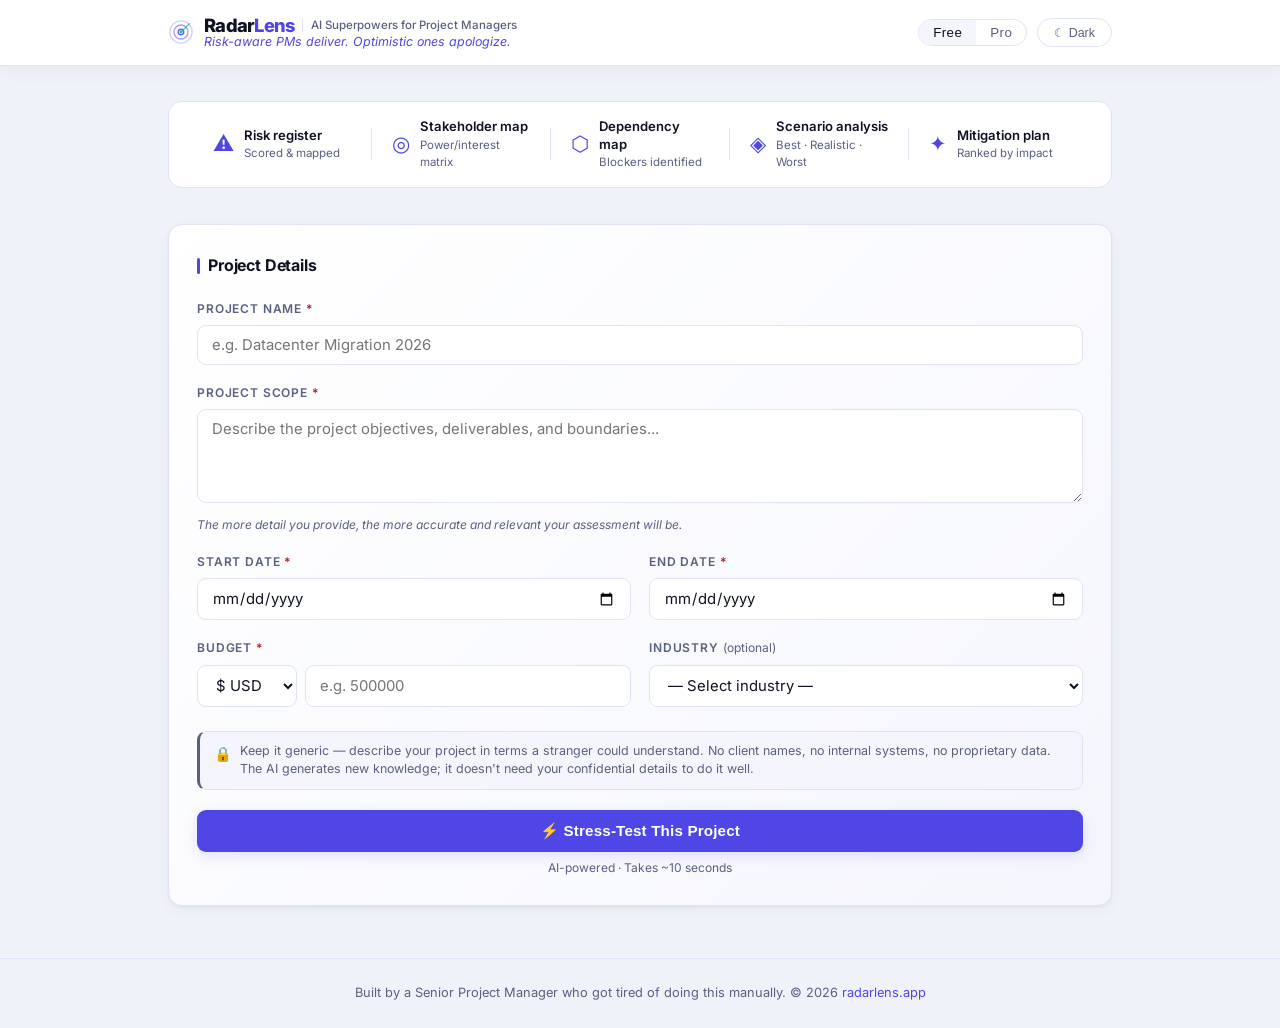
==== index.html @ 978e49dd "feat: RadarLens MVP — AI project assessment for PMs" ====
<!DOCTYPE html>
<html lang="en">
<head>
  <meta charset="UTF-8" />
  <meta name="viewport" content="width=device-width, initial-scale=1.0" />
  <title>RadarLens — AI Superpowers for Project Managers</title>
  <meta name="description" content="RadarLens — AI Superpowers for Project Managers. Identify risks, map stakeholders, and stress-test your project before it's too late." />
  <link rel="preconnect" href="https://fonts.googleapis.com" />
  <link rel="preconnect" href="https://fonts.gstatic.com" crossorigin />
  <link href="https://fonts.googleapis.com/css2?family=Inter:wght@400;500;600;700;800&family=DM+Mono:wght@400;500&display=swap" rel="stylesheet" />
  <link rel="stylesheet" href="styles.css" />
  <link rel="icon" type="image/svg+xml" href="data:image/svg+xml,<svg xmlns='http://www.w3.org/2000/svg' viewBox='0 0 32 32' fill='none'><circle cx='16' cy='16' r='14' stroke='%234F46E5' stroke-width='2' opacity='0.3'/><circle cx='16' cy='16' r='9' stroke='%234F46E5' stroke-width='2' opacity='0.6'/><circle cx='16' cy='16' r='4' stroke='%234F46E5' stroke-width='2'/><circle cx='16' cy='16' r='2' fill='%2306B6D4'/><line x1='16' y1='16' x2='27' y2='5' stroke='%2306B6D4' stroke-width='2' stroke-linecap='round'/></svg>" />
</head>
<body>

  <header>
    <div class="header-inner">
      <div class="header-left">
        <div class="brand">
          <svg class="brand-icon" viewBox="0 0 28 28" fill="none" xmlns="http://www.w3.org/2000/svg" aria-hidden="true">
            <circle cx="14" cy="14" r="12" stroke="var(--accent)" stroke-width="1.5" opacity="0.25"/>
            <circle cx="14" cy="14" r="7.5" stroke="var(--accent)" stroke-width="1.5" opacity="0.5"/>
            <circle cx="14" cy="14" r="3" stroke="var(--accent)" stroke-width="1.5" opacity="0.85"/>
            <circle cx="14" cy="14" r="1.5" fill="var(--brand-horizon)"/>
            <line x1="14" y1="14" x2="23" y2="5" stroke="var(--brand-horizon)" stroke-width="1.5" stroke-linecap="round" opacity="0.7"/>
          </svg>
          <div class="brand-text">
            <div class="brand-row">
              <h1 class="brand-name">Radar<span class="brand-ai">Lens</span></h1>
              <span class="brand-divider" aria-hidden="true"></span>
              <span class="brand-sub">AI Superpowers for Project Managers</span>
            </div>
            <p class="tagline" id="header-tagline">Identify risks before they identify you.</p>
          </div>
        </div>
      </div>
      <div class="header-right">
        <div class="tier-switch hidden" id="tier-switch">
          <button class="tier-btn active" data-tier="free">Free</button>
          <button class="tier-btn" data-tier="pro">Pro</button>
        </div>
        <button id="theme-toggle" class="theme-toggle">☾ Dark</button>
      </div>
    </div>
    <!-- MODULE NAV -->
    <nav class="module-nav hidden" id="module-nav">
      <div class="module-nav-inner">
        <button class="module-tab" data-module="cockpit">Radar View</button>
        <button class="module-tab" data-module="stakeholders">Stakeholders</button>
        <button class="module-tab" data-module="risks">Risks</button>
        <button class="module-tab" data-module="dependencies">Dependencies</button>
        <button class="module-tab" data-module="scenarios">Scenarios</button>
        <button class="module-tab" data-module="export">Export</button>
      </div>
      <div class="project-nav-label hidden" id="project-nav-label"></div>
    </nav>
  </header>

  <main>

    <!-- VALUE STRIP -->
    <div class="value-strip" id="value-strip">
      <div class="value-strip-item">
        <span class="value-strip-icon">⚠</span>
        <span class="value-strip-label">Risk register<br><small>Scored &amp; mapped</small></span>
      </div>
      <div class="value-strip-divider"></div>
      <div class="value-strip-item">
        <span class="value-strip-icon">◎</span>
        <span class="value-strip-label">Stakeholder map<br><small>Power/interest matrix</small></span>
      </div>
      <div class="value-strip-divider"></div>
      <div class="value-strip-item">
        <span class="value-strip-icon">⬡</span>
        <span class="value-strip-label">Dependency map<br><small>Blockers identified</small></span>
      </div>
      <div class="value-strip-divider"></div>
      <div class="value-strip-item">
        <span class="value-strip-icon">◈</span>
        <span class="value-strip-label">Scenario analysis<br><small>Best · Realistic · Worst</small></span>
      </div>
      <div class="value-strip-divider"></div>
      <div class="value-strip-item">
        <span class="value-strip-icon">✦</span>
        <span class="value-strip-label">Mitigation plan<br><small>Ranked by impact</small></span>
      </div>
    </div>

    <!-- INPUT FORM -->
    <section class="card" id="form-section">
      <h2>Project Details</h2>
      <div class="form-grid">
        <div class="form-group full-width">
          <label for="project-name">Project Name <span class="required">*</span></label>
          <input type="text" id="project-name" placeholder="e.g. Datacenter Migration 2026" />
        </div>

        <div class="form-group full-width">
          <label for="scope">Project Scope <span class="required">*</span></label>
          <textarea id="scope" rows="4" placeholder="Describe the project objectives, deliverables, and boundaries..."></textarea>
          <span class="field-hint">The more detail you provide, the more accurate and relevant your assessment will be.</span>
        </div>

        <div class="form-group">
          <label for="start-date">Start Date <span class="required">*</span></label>
          <input type="date" id="start-date" />
        </div>

        <div class="form-group">
          <label for="end-date">End Date <span class="required">*</span></label>
          <input type="date" id="end-date" />
        </div>

        <div class="form-group">
          <label for="budget">Budget <span class="required">*</span></label>
          <div class="budget-input-row">
            <select id="currency">
              <option value="$">$ USD</option>
              <option value="€">€ EUR</option>
              <option value="£">£ GBP</option>
              <option value="¥">¥ JPY</option>
              <option value="C$">C$ CAD</option>
              <option value="A$">A$ AUD</option>
              <option value="CHF">CHF</option>
            </select>
            <input type="number" id="budget" placeholder="e.g. 500000" min="0" />
          </div>
        </div>

        <div class="form-group">
          <label for="industry">Industry <span class="optional">(optional)</span></label>
          <select id="industry">
            <option value="">— Select industry —</option>
            <option value="IT">IT & Technology</option>
            <option value="Construction">Construction</option>
            <option value="Pharma">Pharma & Life Sciences</option>
            <option value="Finance">Finance & Banking</option>
            <option value="Retail">Retail & E-commerce</option>
            <option value="Healthcare">Healthcare</option>
            <option value="Energy">Energy & Utilities</option>
            <option value="Other">Other</option>
          </select>
        </div>
      </div>

      <div class="confidentiality-notice">
        <span class="conf-icon">🔒</span>
        <span>Keep it generic — describe your project in terms a stranger could understand. No client names, no internal systems, no proprietary data. The AI generates new knowledge; it doesn't need your confidential details to do it well.</span>
      </div>
      <div class="generate-cta">
        <button id="generate-btn" class="btn-generate">⚡ Stress-Test This Project</button>
        <span class="generate-hint">AI-powered · Takes ~10 seconds</span>
      </div>
      <div class="devmode-toggle">
        <label class="devmode-label">
          <input type="checkbox" id="devmode-checkbox" />
          <span class="devmode-text">Dev mode — use mock data (Rack Remediation)</span>
        </label>
      </div>
    </section>

    <!-- ERROR BANNER -->
    <div class="error-banner hidden" id="error-banner">
      <div class="error-banner-inner">
        <span class="error-banner-icon">⚠</span>
        <div class="error-banner-content">
          <strong id="error-banner-title">Something went wrong</strong>
          <span id="error-banner-msg"></span>
        </div>
        <button class="error-banner-retry" id="error-banner-retry">Try again</button>
        <button class="error-banner-close" id="error-banner-close">×</button>
      </div>
    </div>

    <!-- LOADING STATE -->
    <section class="card hidden" id="loading-section">
      <div class="loading-inner">
        <div class="spinner"></div>
        <p id="loading-message" class="loading-message">Analyzing your project...</p>
      </div>
    </section>

    <!-- RESULTS -->
    <section class="hidden" id="results-section">

      <!-- PROJECT BANNER (siempre visible, fuera de tabs) -->
      <div class="project-banner" id="project-banner">
        <div class="project-banner-label">Full Project Assessment</div>
        <div class="project-banner-name" id="result-project-name"></div>
        <div class="project-banner-meta" id="result-project-meta"></div>
      </div>

      <!-- ══════════════════════════════════════════
           MODULE: PM COCKPIT
      ══════════════════════════════════════════ -->
      <section class="module-section" id="module-cockpit">

        <!-- PROJECT PULSE BAR -->
        <div class="pulse-bar card">
          <div class="pulse-item">
            <span class="pulse-label">Timeline</span>
            <span class="pulse-value" id="pulse-timeline">—</span>
            <span class="pulse-sub" id="pulse-timeline-sub"></span>
          </div>
          <div class="pulse-divider"></div>
          <div class="pulse-item">
            <span class="pulse-label">Critical Risks</span>
            <span class="pulse-value pulse-value-alert" id="pulse-critical">—</span>
            <span class="pulse-sub" id="pulse-critical-sub"></span>
          </div>
          <div class="pulse-divider"></div>
          <div class="pulse-item">
            <span class="pulse-label">Resistant</span>
            <span class="pulse-value pulse-value-warn" id="pulse-resistant">—</span>
            <span class="pulse-sub">stakeholders</span>
          </div>
          <div class="pulse-divider"></div>
          <div class="pulse-item">
            <span class="pulse-label">Blocked</span>
            <span class="pulse-value pulse-value-warn" id="pulse-blocked">—</span>
            <span class="pulse-sub">dependencies</span>
          </div>
          <div class="pulse-divider"></div>
          <div class="pulse-item">
            <span class="pulse-label">Mitigations</span>
            <span class="pulse-value pulse-value-positive" id="pulse-mitigations">—</span>
            <span class="pulse-sub">applied</span>
          </div>
          <div class="pulse-divider"></div>
          <div class="pulse-item">
            <span class="pulse-label">Coverage</span>
            <span class="pulse-value" id="pulse-coverage">—</span>
            <span class="pulse-sub">/ 4 modules</span>
          </div>
        </div>

        <!-- ROW 1: READINESS BADGE + PROJECT OUTLOOK + STAKEHOLDER PULSE -->
        <div class="cockpit-hero-row">

          <div class="readiness-wrap-inner">
            <div class="readiness-badge" id="readiness-badge">
              <div class="readiness-level" id="readiness-level">—</div>
              <div class="readiness-score-wrap">
                <span class="readiness-score" id="readiness-score">—</span>
                <span class="readiness-score-label">/100</span>
              </div>
              <div class="readiness-trend" id="readiness-trend"></div>
              <div class="readiness-projected hidden" id="readiness-projected"></div>
              <div class="readiness-label">Project Readiness</div>
              <div class="readiness-breakdown hidden" id="readiness-breakdown"></div>
            </div>
            <button class="btn-optimize-nudge hidden" id="btn-optimize-nudge">⚡ Optimize your plan →</button>
          </div>

          <div class="project-outlook hidden" id="project-outlook">
            <div class="outlook-title">Scenario Overview</div>
            <div class="outlook-rows" id="outlook-rows"></div>
            <button class="outlook-link" data-module="scenarios">View full scenario analysis →</button>
          </div>

          <div class="stakeholder-pulse hidden" id="stakeholder-pulse">
            <div class="pulse-title">Stakeholder Pulse</div>
            <div class="pulse-quadrants" id="pulse-quadrants"></div>
            <div class="pulse-alerts hidden" id="pulse-alerts"></div>
            <button class="outlook-link" data-module="stakeholders" data-scroll-to="module-stakeholders">View stakeholder map →</button>
          </div>

        </div>

        <!-- ROW 2: MODULE CARDS -->
        <div class="cockpit-grid">
          <div class="cockpit-card" id="cockpit-card-stakeholders">
            <div class="cockpit-card-header">
              <span class="cockpit-card-title">Stakeholders</span>
              <span class="cockpit-card-score" id="cockpit-stakeholders-score">—</span>
            </div>
            <div class="cockpit-card-meta" id="cockpit-stakeholders-meta"></div>
            <div class="cockpit-card-bar-wrap">
              <div class="cockpit-card-bar-track">
                <div class="cockpit-card-bar-fill" id="cockpit-stakeholders-bar"></div>
              </div>
            </div>
            <button class="cockpit-card-btn" data-module="stakeholders">View map →</button>
          </div>

          <div class="cockpit-card" id="cockpit-card-risks">
            <div class="cockpit-card-header">
              <span class="cockpit-card-title">Risks</span>
              <span class="cockpit-card-score" id="cockpit-risks-score">—</span>
            </div>
            <div class="cockpit-card-meta" id="cockpit-risks-meta"></div>
            <div class="cockpit-card-bar-wrap">
              <div class="cockpit-card-bar-track">
                <div class="cockpit-card-bar-fill" id="cockpit-risks-bar"></div>
              </div>
            </div>
            <button class="cockpit-card-btn" data-module="risks">View details →</button>
          </div>

          <div class="cockpit-card" id="cockpit-card-deps">
            <div class="cockpit-card-header">
              <span class="cockpit-card-title">Dependencies</span>
              <span class="cockpit-card-score" id="cockpit-deps-score">—</span>
            </div>
            <div class="cockpit-card-meta" id="cockpit-deps-meta"></div>
            <div class="cockpit-card-bar-wrap">
              <div class="cockpit-card-bar-track">
                <div class="cockpit-card-bar-fill" id="cockpit-deps-bar"></div>
              </div>
            </div>
            <button class="cockpit-card-btn" data-module="dependencies">View details →</button>
          </div>

          <div class="cockpit-card" id="cockpit-card-scenarios">
            <div class="cockpit-card-header">
              <span class="cockpit-card-title">Scenarios</span>
              <span class="cockpit-card-score" id="cockpit-scenarios-score">—</span>
            </div>
            <div class="cockpit-card-meta" id="cockpit-scenarios-meta"></div>
            <div class="cockpit-card-bar-wrap">
              <div class="cockpit-card-bar-track">
                <div class="cockpit-card-bar-fill" id="cockpit-scenarios-bar"></div>
              </div>
            </div>
            <button class="cockpit-card-btn" data-module="scenarios">View analysis →</button>
          </div>
        </div>


        <!-- ACTION TABLE (Quick Wins) -->
        <div class="card" id="cockpit-quickwins">
          <h2>Priority Actions</h2>
          <p class="quickwins-desc">Highest impact actions you can take right now.</p>
          <div id="quickwins-list"></div>
        </div>

        <!-- FREE TIER NUDGE -->
        <div id="cockpit-free-nudge" class="cockpit-free-nudge hidden">
          Free plan · 9 risks analyzed — <a href="#" class="nudge-upgrade-link">Upgrade to Pro</a> for 20+ risks, Export &amp; Optimizer
        </div>

      </section>

      <!-- ══════════════════════════════════════════
           MODULE: RISKS
      ══════════════════════════════════════════ -->
      <section class="module-section hidden" id="module-risks">

        <!-- SUMMARY BAR -->
        <div class="summary-bar card">
          <div class="summary-item summary-item-hero">
            <span class="summary-label">Health Score</span>
            <div class="summary-score-wrap">
              <span class="summary-value summary-value-hero" id="health-score">—</span>
              <span class="summary-baseline hidden" id="health-baseline"></span>
            </div>
            <span class="summary-best" id="health-best"></span>
          </div>
          <div class="summary-divider"></div>
          <div class="summary-secondaries">
            <div class="summary-item">
              <span class="summary-label">Risks</span>
              <span class="summary-value" id="risk-count">—</span>
              <span class="summary-sublabel" id="risk-count-sub"></span>
            </div>
            <div class="summary-item">
              <span class="summary-label">Critical</span>
              <span class="summary-value critical" id="critical-count">—</span>
              <span class="summary-sublabel" id="critical-count-sub"></span>
            </div>
            <div class="summary-item summary-item-actions">
              <span class="summary-label">Mitigations</span>
              <span class="summary-value positive" id="mitigation-count">0</span>
              <button class="btn-clear-mit hidden" id="clear-mitigations-btn">Clear all</button>
            </div>
          </div>
        </div>

        <div class="results-grid">

          <!-- HEATMAP -->
          <div class="card" id="anchor-heatmap">
            <h2>Risk Heatmap</h2>
            <div class="heatmap-wrapper">
              <div class="heatmap-y-label">Probability</div>
              <div class="heatmap-container">
                <div class="heatmap-grid" id="heatmap-grid">
                  <div class="heatmap-cell medium"  data-prob="high" data-imp="low"><span class="cell-dots" id="cell-high-low"></span></div>
                  <div class="heatmap-cell high"     data-prob="high" data-imp="medium"><span class="cell-dots" id="cell-high-medium"></span></div>
                  <div class="heatmap-cell critical" data-prob="high" data-imp="high"><span class="cell-dots" id="cell-high-high"></span></div>
                  <div class="heatmap-cell low"      data-prob="medium" data-imp="low"><span class="cell-dots" id="cell-medium-low"></span></div>
                  <div class="heatmap-cell medium"   data-prob="medium" data-imp="medium"><span class="cell-dots" id="cell-medium-medium"></span></div>
                  <div class="heatmap-cell high"     data-prob="medium" data-imp="high"><span class="cell-dots" id="cell-medium-high"></span></div>
                  <div class="heatmap-cell low"      data-prob="low" data-imp="low"><span class="cell-dots" id="cell-low-low"></span></div>
                  <div class="heatmap-cell low"      data-prob="low" data-imp="medium"><span class="cell-dots" id="cell-low-medium"></span></div>
                  <div class="heatmap-cell medium"   data-prob="low" data-imp="high"><span class="cell-dots" id="cell-low-high"></span></div>
                </div>
                <div class="heatmap-x-labels">
                  <span>Low</span><span>Medium</span><span>High</span>
                </div>
              </div>
              <div class="heatmap-y-labels">
                <span>High</span><span>Med</span><span>Low</span>
              </div>
            </div>
            <div class="heatmap-x-label">Impact</div>
          </div>

          <!-- COVERAGE -->
          <div class="card" id="coverage-section">
            <h2>Risk Coverage</h2>
            <div class="coverage-bars" id="coverage-bars"></div>
          </div>

        </div>

        <!-- MITIGATION OPTIMIZER -->
        <div class="card hidden" id="anchor-optimizer">
          <div id="budget-teaser">
            <div class="budget-teaser-inner">
              <div class="budget-teaser-text">
                <h2>Mitigation Optimizer <span class="pro-badge">PRO</span></h2>
                <p class="budget-mode-desc">Set your team capacity and the optimizer calculates the best mitigations — then sends the plan directly to your Action Plan in Radar View.</p>
              </div>
              <button class="btn-upgrade">Upgrade to Pro</button>
            </div>
          </div>
          <div class="hidden" id="budget-full">
            <div class="budget-mode-header">
              <div>
                <h2>Mitigation Optimizer <span class="pro-badge">PRO</span></h2>
                <p class="budget-mode-desc">How much can your team realistically take on right now?</p>
              </div>
            </div>
            <div class="optimizer-mode-selector">
              <div class="optimizer-mode-card active" data-mode="quick">
                <div class="optimizer-mode-title">Quick wins</div>
                <div class="optimizer-mode-desc">Low-effort actions your team can start this week. No budget required.</div>
              </div>
              <div class="optimizer-mode-card" data-mode="balanced">
                <div class="optimizer-mode-title">Balanced plan</div>
                <div class="optimizer-mode-desc">Best combination of impact and effort. Recommended starting point.</div>
              </div>
              <div class="optimizer-mode-card" data-mode="full">
                <div class="optimizer-mode-title">Full commitment</div>
                <div class="optimizer-mode-desc">Maximum risk reduction. Requires sustained team commitment.</div>
              </div>
            </div>
            <div class="budget-run-row">
              <button class="btn-primary" id="run-optimizer-btn">Find my best mitigation plan</button>
            </div>
            <div class="budget-result hidden" id="budget-result"></div>
          </div>
        </div>

        <!-- RISK LIST -->
        <div class="card" id="anchor-risks">
          <div class="risk-list-header">
            <h2>Risk Register</h2>
            <div class="filter-tabs">
              <button class="filter-tab active" data-filter="all">All</button>
              <button class="filter-tab" data-filter="critical">Critical</button>
              <button class="filter-tab" data-filter="high">High</button>
              <button class="filter-tab" data-filter="medium">Medium</button>
              <button class="filter-tab" data-filter="low">Low</button>
            </div>
          </div>
          <div class="active-filters hidden" id="active-filters"></div>
          <div class="risk-edit-hint hidden" id="risk-edit-hint">
            <span class="hint-icon">💡</span> Tip: click <strong>✏️ Edit risk</strong> on any expanded card to adjust probability, impact or description.
          </div>
          <div id="risk-list"></div>

          <!-- ADD RISK -->
          <div class="add-risk-section hidden" id="add-risk-section">
            <div id="add-risk-free">
              <div class="add-risk-teaser">
                <div class="add-risk-teaser-text">
                  <span class="add-risk-teaser-title">Add custom risk <span class="pro-badge">PRO</span></span>
                  <span class="add-risk-teaser-desc">Identify risks the AI didn't catch and add them to your register.</span>
                </div>
                <button class="btn-upgrade btn-upgrade-sm">Upgrade to Pro</button>
              </div>
            </div>
            <div class="hidden" id="add-risk-pro">
              <div class="add-risk-form">
                <h3 class="add-risk-form-title">Add Custom Risk</h3>
                <div class="add-risk-grid">
                  <div class="form-group full-width">
                    <label>Title <span class="required">*</span></label>
                    <input type="text" id="new-risk-title" placeholder="e.g. Key sponsor leaves mid-project" />
                  </div>
                  <div class="form-group full-width">
                    <label>Description</label>
                    <textarea id="new-risk-desc" rows="2" placeholder="Why is this a risk for this project?"></textarea>
                  </div>
                  <div class="form-group">
                    <label>Category</label>
                    <select id="new-risk-category">
                      <option value="Technical">Technical</option>
                      <option value="Resources">Resources</option>
                      <option value="External">External</option>
                      <option value="Regulatory">Regulatory</option>
                      <option value="Financial">Financial</option>
                    </select>
                  </div>
                  <div class="form-group">
                    <label>Probability</label>
                    <select id="new-risk-probability">
                      <option value="low">Low</option>
                      <option value="medium" selected>Medium</option>
                      <option value="high">High</option>
                    </select>
                  </div>
                  <div class="form-group">
                    <label>Impact</label>
                    <select id="new-risk-impact">
                      <option value="low">Low</option>
                      <option value="medium" selected>Medium</option>
                      <option value="high">High</option>
                    </select>
                  </div>
                </div>
                <div class="add-risk-actions">
                  <button class="btn-primary" id="save-risk-btn" style="max-width:160px">Add Risk</button>
                  <button class="btn-secondary" id="cancel-risk-btn">Cancel</button>
                </div>
              </div>
            </div>
          </div>
        </div>


      </section>

      <!-- ══════════════════════════════════════════
           MODULE: STAKEHOLDERS
      ══════════════════════════════════════════ -->
      <section class="module-section hidden" id="module-stakeholders">

        <!-- Summary bar -->
        <div class="summary-bar card">
          <div class="summary-item summary-item-hero">
            <span class="summary-label">Stakeholder Health</span>
            <div class="summary-score-wrap">
              <span class="summary-value summary-value-hero" id="stakeholders-health-score">—</span>
            </div>
          </div>
          <div class="summary-divider"></div>
          <div class="summary-secondaries">
            <div class="summary-item">
              <span class="summary-label">Total</span>
              <span class="summary-value" id="stakeholders-count">—</span>
            </div>
            <div class="summary-item">
              <span class="summary-label">Resistant</span>
              <span class="summary-value critical" id="stakeholders-resistant">—</span>
            </div>
            <div class="summary-item">
              <span class="summary-label">Manage Closely</span>
              <span class="summary-value" id="stakeholders-manage-closely">—</span>
            </div>
          </div>
        </div>

        <!-- Power/Interest Matrix -->
        <div class="card">
          <h2>Power / Interest Matrix</h2>
          <div class="stakeholder-matrix">
            <div class="matrix-y-label">Power</div>
            <div class="matrix-inner">
            <div class="matrix-grid">
              <div class="matrix-cell matrix-keep-satisfied" id="matrix-keep-satisfied">
                <div class="matrix-cell-label">Keep Satisfied</div>
                <div class="matrix-chips" id="chips-keep-satisfied"></div>
              </div>
              <div class="matrix-cell matrix-manage-closely" id="matrix-manage-closely">
                <div class="matrix-cell-label">Manage Closely</div>
                <div class="matrix-chips" id="chips-manage-closely"></div>
              </div>
              <div class="matrix-cell matrix-monitor" id="matrix-monitor">
                <div class="matrix-cell-label">Monitor</div>
                <div class="matrix-chips" id="chips-monitor"></div>
              </div>
              <div class="matrix-cell matrix-keep-informed" id="matrix-keep-informed">
                <div class="matrix-cell-label">Keep Informed</div>
                <div class="matrix-chips" id="chips-keep-informed"></div>
              </div>
            </div>
            <div class="matrix-x-label">Interest</div>
            </div>
          </div>
        </div>

        <!-- Stakeholder Register -->
        <div class="card">
          <div class="risk-list-header">
            <h2>Stakeholder Register</h2>
            <div class="filter-tabs">
              <button class="filter-tab active" data-sh-filter="all">All</button>
              <button class="filter-tab" data-sh-filter="resistant">Resistant</button>
              <button class="filter-tab" data-sh-filter="manage-closely">Manage Closely</button>
              <button class="filter-tab" data-sh-filter="keep-satisfied">Keep Satisfied</button>
            </div>
          </div>
          <div id="stakeholders-list"></div>

          <!-- ADD STAKEHOLDER (Pro) -->
          <div class="add-risk-section hidden" id="add-stakeholder-section">
            <div id="add-stakeholder-free">
              <div class="add-risk-teaser">
                <div class="add-risk-teaser-text">
                  <span class="add-risk-teaser-title">Add custom stakeholder <span class="pro-badge">PRO</span></span>
                  <span class="add-risk-teaser-desc">Add stakeholders the AI didn't identify and position them on the map.</span>
                </div>
                <button class="btn-upgrade btn-upgrade-sm">Upgrade to Pro</button>
              </div>
            </div>
            <div class="hidden" id="add-stakeholder-pro">
              <div class="add-risk-form">
                <h3 class="add-risk-form-title">Add Custom Stakeholder</h3>
                <div class="add-risk-grid">
                  <div class="form-group full-width">
                    <label>Name / Role <span class="required">*</span></label>
                    <input type="text" id="new-sh-name" placeholder="e.g. Legal Counsel" />
                  </div>
                  <div class="form-group full-width">
                    <label>Title / Function</label>
                    <input type="text" id="new-sh-role" placeholder="e.g. Head of Legal" />
                  </div>
                  <div class="form-group">
                    <label>Power</label>
                    <select id="new-sh-power">
                      <option value="high">High</option>
                      <option value="low">Low</option>
                    </select>
                  </div>
                  <div class="form-group">
                    <label>Interest</label>
                    <select id="new-sh-interest">
                      <option value="high">High</option>
                      <option value="low">Low</option>
                    </select>
                  </div>
                  <div class="form-group">
                    <label>Attitude</label>
                    <select id="new-sh-attitude">
                      <option value="supportive">Supportive</option>
                      <option value="neutral" selected>Neutral</option>
                      <option value="resistant">Resistant</option>
                    </select>
                  </div>
                </div>
                <div class="add-risk-actions">
                  <button class="btn-primary" id="save-sh-btn" style="max-width:180px">Add Stakeholder</button>
                  <button class="btn-secondary" id="cancel-sh-btn">Cancel</button>
                </div>
              </div>
            </div>
          </div>
        </div>

      </section>

      <!-- ══════════════════════════════════════════
           MODULE: DEPENDENCIES
      ══════════════════════════════════════════ -->
      <section class="module-section hidden" id="module-dependencies">

        <div class="summary-bar card">
          <div class="summary-item summary-item-hero">
            <span class="summary-label">Dependencies Health Score</span>
            <div class="summary-score-wrap">
              <span class="summary-value summary-value-hero" id="deps-health-score">—</span>
            </div>
          </div>
          <div class="summary-divider"></div>
          <div class="summary-secondaries">
            <div class="summary-item">
              <span class="summary-label">Total</span>
              <span class="summary-value" id="deps-total">—</span>
            </div>
            <div class="summary-item">
              <span class="summary-label">Blocked</span>
              <span class="summary-value critical" id="deps-blocked-count">—</span>
            </div>
            <div class="summary-item">
              <span class="summary-label">At Risk</span>
              <span class="summary-value" id="deps-atrisk-count">—</span>
            </div>
          </div>
        </div>

        <div class="results-grid">
          <div class="card">
            <h2>By Criticality</h2>
            <div class="coverage-bars" id="deps-criticality-bars"></div>
          </div>
          <div class="card">
            <h2>By Type</h2>
            <div class="coverage-bars" id="deps-type-bars"></div>
          </div>
        </div>

        <div class="card">
          <div class="risk-list-header">
            <h2>Dependency Register</h2>
            <div class="filter-tabs">
              <button class="filter-tab active" data-dep-filter="all">All</button>
              <button class="filter-tab" data-dep-filter="blocked">Blocked</button>
              <button class="filter-tab" data-dep-filter="at-risk">At Risk</button>
              <button class="filter-tab" data-dep-filter="on-track">On Track</button>
            </div>
          </div>
          <div id="deps-list"></div>

          <div id="resolved-deps-section" class="hidden">
            <button class="closed-toggle" id="resolved-deps-toggle">
              <span id="resolved-deps-label">▶ Resolved dependencies (0)</span>
            </button>
            <div id="resolved-deps-list" class="hidden"></div>
          </div>

          <!-- ADD DEPENDENCY (Pro) -->
          <div class="add-risk-section hidden" id="add-dep-section">
            <div id="add-dep-free">
              <div class="add-risk-teaser">
                <div class="add-risk-teaser-text">
                  <span class="add-risk-teaser-title">Add custom dependency <span class="pro-badge">PRO</span></span>
                  <span class="add-risk-teaser-desc">Map dependencies the AI didn't identify and track their status.</span>
                </div>
                <button class="btn-upgrade btn-upgrade-sm">Upgrade to Pro</button>
              </div>
            </div>
            <div class="hidden" id="add-dep-pro">
              <div class="add-risk-form">
                <h3 class="add-risk-form-title">Add Custom Dependency</h3>
                <div class="add-risk-grid">
                  <div class="form-group full-width">
                    <label>Title <span class="required">*</span></label>
                    <input type="text" id="new-dep-title" placeholder="e.g. Legal sign-off on data agreement" />
                  </div>
                  <div class="form-group full-width">
                    <label>Description</label>
                    <textarea id="new-dep-desc" rows="2" placeholder="What does this dependency block?"></textarea>
                  </div>
                  <div class="form-group">
                    <label>From</label>
                    <input type="text" id="new-dep-from" placeholder="e.g. Legal team" />
                  </div>
                  <div class="form-group">
                    <label>To</label>
                    <input type="text" id="new-dep-to" placeholder="e.g. Project Team" />
                  </div>
                  <div class="form-group">
                    <label>Type</label>
                    <select id="new-dep-type">
                      <option value="internal">Internal</option>
                      <option value="external">External</option>
                      <option value="technical">Technical</option>
                      <option value="vendor">Vendor</option>
                    </select>
                  </div>
                  <div class="form-group">
                    <label>Criticality</label>
                    <select id="new-dep-criticality">
                      <option value="low">Low</option>
                      <option value="medium">Medium</option>
                      <option value="high" selected>High</option>
                      <option value="critical">Critical</option>
                    </select>
                  </div>
                  <div class="form-group">
                    <label>Status</label>
                    <select id="new-dep-status">
                      <option value="on-track" selected>On Track</option>
                      <option value="at-risk">At Risk</option>
                      <option value="blocked">Blocked</option>
                    </select>
                  </div>
                </div>
                <div class="add-risk-actions">
                  <button class="btn-primary" id="save-dep-btn" style="max-width:180px">Add Dependency</button>
                  <button class="btn-secondary" id="cancel-dep-btn">Cancel</button>
                </div>
              </div>
            </div>
          </div>
        </div>

      </section>

      <!-- ══════════════════════════════════════════
           MODULE: SCENARIOS
      ══════════════════════════════════════════ -->
      <section class="module-section hidden" id="module-scenarios">

        <!-- Scenario cards (Free) -->
        <div class="scenarios-grid" id="scenarios-grid"></div>

        <!-- Comparison table (Pro) -->
        <div class="card hidden" id="scenarios-comparison-pro">
          <h2>Scenario Comparison</h2>
          <table class="scenarios-table" id="scenarios-table"></table>
        </div>

        <!-- Scenario-Critical Risks (Pro) -->
        <div class="card hidden" id="scenarios-mitigations-pro">
          <h2>Scenario-Critical Risks</h2>
          <p class="quickwins-desc">Risks that most influence this scenario's outcome. Address their mitigations to move the needle. Click to navigate to the risk.</p>
          <div id="scenarios-key-mitigations"></div>
        </div>

        <!-- Simulator (Pro) -->
        <div class="card hidden" id="scenarios-simulator-pro">
          <h2>Scenario Simulator</h2>
          <p class="quickwins-desc">Apply mitigations in the Risk Register and watch your forecast shift in real time.</p>
          <div class="sim-how-it-works">
            <span class="sim-how-title">How to use it</span>
            Go to the <strong>Risks tab</strong> → expand any risk → click a mitigation to activate it.
            The <span class="sim-dot-inline sim-dot-blue"></span> <strong>Now</strong> marker moves right toward Best Case as you apply mitigations.
            The <span class="sim-dot-inline sim-dot-orange"></span> <strong>Baseline</strong> stays fixed — it's your starting point with no mitigations.
            Use this to build a mitigation plan you can defend in your next steering committee.
          </div>
        </div>

        <!-- Upgrade teaser for Pro features (Free only) -->
        <div id="scenarios-pro-teaser">
          <div class="add-risk-teaser" style="margin-top:0">
            <div class="add-risk-teaser-text">
              <span class="add-risk-teaser-title">Scenario Simulator &amp; Comparison Table <span class="pro-badge">PRO</span></span>
              <span class="add-risk-teaser-desc">Apply mitigations and watch the Realistic scenario improve in real time. Plus a comparison table ready to paste into your steering deck.</span>
            </div>
            <button class="btn-upgrade btn-upgrade-sm">Upgrade to Pro</button>
          </div>
        </div>

      </section>

      <!-- ══════════════════════════════════════════
           MODULE: EXPORT
      ══════════════════════════════════════════ -->
      <section class="module-section hidden" id="module-export">
        <div class="card">
          <div id="export-free">
            <div class="add-risk-teaser">
              <div class="add-risk-teaser-text">
                <span class="add-risk-teaser-title">Export assessment <span class="pro-badge">PRO</span></span>
                <span class="add-risk-teaser-desc">Download your full assessment as PDF or Excel — ready for steering committees and stakeholders.</span>
              </div>
              <button class="btn-upgrade btn-upgrade-sm">Upgrade to Pro</button>
            </div>
          </div>
          <div class="hidden" id="export-pro">
            <h2>Export Assessment</h2>
            <div class="export-options">
              <button class="export-btn" id="export-pdf-btn">
                <span class="export-icon">📄</span>
                <span class="export-label">Export PDF</span>
                <span class="export-desc">Full report with heatmap and scenarios</span>
              </button>
              <button class="export-btn" id="export-excel-btn">
                <span class="export-icon">📊</span>
                <span class="export-label">Export Excel</span>
                <span class="export-desc">Risk register with all fields and mitigations</span>
              </button>
            </div>
            <div class="export-session-section">
              <h3 class="export-session-title">Session</h3>
              <p class="export-session-desc">Save your full assessment — risks, issues, dependencies, mitigations and owners — and reload it in a future session without regenerating.</p>
              <div class="export-options">
                <button class="export-btn" id="export-session-btn">
                  <span class="export-icon">💾</span>
                  <span class="export-label">Save session</span>
                  <span class="export-desc">Download a .json file with the full assessment state</span>
                </button>
                <label class="export-btn export-btn-load" for="load-session-input">
                  <span class="export-icon">📂</span>
                  <span class="export-label">Load session</span>
                  <span class="export-desc">Restore a previously saved assessment</span>
                </label>
                <input type="file" id="load-session-input" accept=".json" class="hidden" />
              </div>
            </div>
          </div>
        </div>
      </section>

      <div class="results-actions">
        <button class="btn-secondary" id="new-assessment-btn">New Assessment</button>
      </div>

    </section>

  </main>

  <footer>
    <p>Built by a Senior Project Manager who got tired of doing this manually. &copy; 2026 <a href="https://radarlens.app" class="footer-link">radarlens.app</a></p>
  </footer>

  <script src="app.js"></script>
</body>
</html>
---- styles.css ----
/* ── Reset & Base ── */
*, *::before, *::after { box-sizing: border-box; margin: 0; padding: 0; }

/* Light mode (default) */
:root, [data-theme="light"] {
  --bg: #f0f2fa;
  --surface: #ffffff;
  --surface2: #f5f6fd;
  --border: #e0e3f5;
  --text: #0f1221;
  --text-muted: #5a6080;
  --accent: #4F46E5;
  --accent-hover: #3730a3;
  --accent-glow: rgba(79,70,229,0.15);
  --brand-horizon: #06B6D4;

  --low-bg: #dcfce7;       --low-border: #86efac;       --low: #15803d;
  --medium-bg: #fef3c7;    --medium-border: #fcd34d;    --medium: #b45309;
  --high-bg: #fee2e2;      --high-border: #fca5a5;      --high: #b91c1c;
  --critical-bg: #f3e8ff;  --critical-border: #c084fc;  --critical: #7e22ce;

  --radius: 14px;
  --radius-sm: 9px;
  --shadow: 0 1px 3px rgba(0,0,0,0.06), 0 4px 16px rgba(0,0,0,0.04);
  --shadow-hover: 0 4px 20px rgba(91,95,239,0.12);
}

/* Dark mode */
[data-theme="dark"] {
  --bg: #09090f;
  --surface: #12141f;
  --surface2: #1c1f30;
  --border: #252840;
  --text: #eceef8;
  --text-muted: #6b7299;
  --accent: #818cf8;
  --accent-hover: #6366f1;
  --accent-glow: rgba(129,140,248,0.2);
  --brand-horizon: #22d3ee;

  --low-bg: rgba(21,128,61,0.15);      --low-border: rgba(34,197,94,0.4);      --low: #4ade80;
  --medium-bg: rgba(180,83,9,0.15);    --medium-border: rgba(251,191,36,0.4);  --medium: #fbbf24;
  --high-bg: rgba(185,28,28,0.15);     --high-border: rgba(248,113,113,0.4);   --high: #f87171;
  --critical-bg: rgba(126,34,206,0.2); --critical-border: rgba(192,132,252,0.5); --critical: #c084fc;

  --radius: 14px;
  --radius-sm: 9px;
  --shadow: 0 1px 3px rgba(0,0,0,0.3), 0 4px 16px rgba(0,0,0,0.2);
  --shadow-hover: 0 4px 20px rgba(123,127,245,0.15);
}

/* ── Transitions ── */
body, .card, header, .summary-bar, .risk-card, .mitigation-item, .heatmap-cell, input, textarea, select, button {
  transition: background-color 0.25s ease, border-color 0.25s ease, color 0.25s ease, box-shadow 0.25s ease;
}

body {
  font-family: 'Inter', -apple-system, BlinkMacSystemFont, 'Segoe UI', sans-serif;
  background: var(--bg);
  color: var(--text);
  min-height: 100vh;
  line-height: 1.6;
}

/* ── Header ── */
header {
  background: var(--surface);
  box-shadow: 0 1px 0 var(--border), 0 4px 24px rgba(0,0,0,0.05);
  position: sticky;
  top: 0;
  z-index: 100;
}
.header-inner {
  max-width: 1000px;
  margin: 0 auto;
  padding: 16px 28px;
  display: flex;
  align-items: center;
  justify-content: space-between;
  gap: 20px;
}
/* ── Brand wordmark ── */
.brand {
  display: flex;
  align-items: center;
  gap: 10px;
}
.brand-icon {
  width: 26px;
  height: 26px;
  flex-shrink: 0;
}
.brand-text {
  display: flex;
  flex-direction: column;
  gap: 2px;
}
.brand-row {
  display: flex;
  align-items: center;
  gap: 8px;
}
.brand-name {
  font-size: 1.15rem;
  font-weight: 800;
  color: var(--text);
  letter-spacing: -0.04em;
  line-height: 1;
  white-space: nowrap;
  flex-shrink: 0;
}
.brand-ai {
  color: var(--accent);
}
.brand-divider {
  width: 1px;
  height: 14px;
  background: var(--border);
  flex-shrink: 0;
}
.brand-sub {
  font-size: 0.72rem;
  font-weight: 500;
  color: var(--text-muted);
  white-space: nowrap;
}

header h1 {
  font-size: 1.3rem;
  font-weight: 800;
  color: var(--text);
  letter-spacing: -0.03em;
  line-height: 1.2;
}
.header-for {
  color: var(--text-muted);
  font-weight: 400;
}
.tagline {
  color: var(--accent);
  font-size: 0.78rem;
  font-style: italic;
  min-height: 1em;
  line-height: 1;
  transition: opacity 0.4s ease;
  white-space: nowrap;
  overflow: hidden;
  text-overflow: ellipsis;
}
.theme-toggle {
  background: transparent;
  border: 1px solid var(--border);
  color: var(--text-muted);
  border-radius: 99px;
  padding: 6px 16px;
  font-size: 0.78rem;
  font-weight: 500;
  cursor: pointer;
  white-space: nowrap;
  flex-shrink: 0;
}
.theme-toggle:hover { border-color: var(--accent); color: var(--accent); }

.header-right { display: flex; align-items: center; gap: 10px; flex-shrink: 0; }

/* Dev tier switch */
.tier-switch {
  display: flex;
  border: 1.5px solid var(--border);
  border-radius: 99px;
  overflow: hidden;
  font-size: 0.75rem;
  font-weight: 700;
}
.tier-btn {
  background: transparent;
  border: none;
  padding: 5px 14px;
  cursor: pointer;
  color: var(--text-muted);
  letter-spacing: 0.03em;
}
.tier-btn.active[data-tier="free"]  { background: var(--surface2); color: var(--text); }
.tier-btn.active[data-tier="pro"]   { background: linear-gradient(135deg,#f59e0b,#ef4444); color: #fff; }

/* ── Results Nav — inside header ── */
.results-nav {
  background: var(--surface);
  border-top: 1px solid var(--border);
}
.results-nav-inner {
  max-width: 1000px;
  margin: 0 auto;
  padding: 0 20px;
  display: flex;
}
.results-nav-link {
  text-decoration: none;
  color: var(--text-muted);
  font-size: 0.8rem;
  font-weight: 600;
  padding: 9px 16px;
  border-bottom: 2px solid transparent;
  letter-spacing: 0.01em;
  white-space: nowrap;
}
.results-nav-link:hover { color: var(--text); }
.results-nav-link.active { color: var(--accent); border-bottom-color: var(--accent); }

/* ── Main ── */
main {
  max-width: 1000px;
  margin: 0 auto;
  padding: 36px 28px;
  display: flex;
  flex-direction: column;
  gap: 24px;
}

/* ── Value strip ── */
.value-strip {
  display: flex;
  align-items: center;
  justify-content: center;
  gap: 0;
  background: var(--surface);
  border: 1px solid var(--border);
  border-radius: var(--radius);
  padding: 16px 24px;
  margin-bottom: 12px;
  flex-wrap: wrap;
  row-gap: 12px;
}
.value-strip-item {
  display: flex;
  align-items: center;
  gap: 10px;
  padding: 0 20px;
  flex: 1;
  min-width: 140px;
}
.value-strip-icon {
  font-size: 1.3rem;
  color: var(--accent);
  flex-shrink: 0;
  line-height: 1;
}
.value-strip-label {
  font-size: 0.82rem;
  font-weight: 600;
  color: var(--text);
  line-height: 1.35;
}
.value-strip-label small {
  font-size: 0.72rem;
  font-weight: 400;
  color: var(--text-muted);
}
.value-strip-divider {
  width: 1px;
  height: 32px;
  background: var(--border);
  flex-shrink: 0;
}
@media (max-width: 640px) {
  .value-strip-divider { display: none; }
  .value-strip-item { min-width: 45%; }
}

/* ── Card ── */
.card {
  background: var(--surface);
  border: 1px solid var(--border);
  border-radius: var(--radius);
  padding: 28px;
  box-shadow: var(--shadow);
}
.card h2 {
  font-size: 1rem;
  font-weight: 700;
  margin-bottom: 20px;
  color: var(--text);
  letter-spacing: -0.01em;
  display: flex;
  align-items: center;
  gap: 8px;
}
.card h2::before {
  content: '';
  display: inline-block;
  width: 3px;
  height: 16px;
  background: var(--accent);
  border-radius: 2px;
  flex-shrink: 0;
}

/* ── Hero form card ── */
#form-section {
  background: linear-gradient(135deg, var(--surface) 0%, var(--surface2) 100%);
  border: 1px solid var(--border);
}

.field-hint {
  font-size: 0.75rem;
  color: var(--text-muted);
  margin-top: 5px;
  font-style: italic;
  display: block;
}

.form-grid {
  display: grid;
  grid-template-columns: 1fr 1fr;
  gap: 18px;
  margin-bottom: 24px;
}
.full-width { grid-column: 1 / -1; }

.form-group { display: flex; flex-direction: column; gap: 7px; }
.form-group label {
  font-size: 0.75rem;
  font-weight: 600;
  color: var(--text-muted);
  text-transform: uppercase;
  letter-spacing: 0.07em;
}
.required { color: var(--high); }
.optional { color: var(--text-muted); font-weight: 400; text-transform: none; letter-spacing: 0; }

.form-group input,
.form-group textarea,
.form-group select {
  background: var(--surface);
  border: 1.5px solid var(--border);
  border-radius: var(--radius-sm);
  color: var(--text);
  font-size: 0.93rem;
  padding: 10px 14px;
  width: 100%;
  font-family: inherit;
}
.form-group input:focus,
.form-group textarea:focus,
.form-group select:focus {
  outline: none;
  border-color: var(--accent);
  box-shadow: 0 0 0 3px var(--accent-glow);
}
.form-group textarea { resize: vertical; }
.form-group select option { background: var(--surface); color: var(--text); }
.budget-input-row { display: flex; gap: 8px; }
.budget-input-row select { width: 100px; flex-shrink: 0; }
.budget-input-row input { flex: 1; }

/* ── Confidentiality notice ── */
.confidentiality-notice {
  display: flex;
  align-items: flex-start;
  gap: 8px;
  background: var(--surface2);
  border: 1px solid var(--border);
  border-left: 3px solid var(--text-muted);
  border-radius: var(--radius-sm);
  padding: 10px 14px;
  font-size: 0.78rem;
  color: var(--text-muted);
  margin-bottom: 20px;
  line-height: 1.5;
}
.conf-icon { font-size: 0.9rem; flex-shrink: 0; margin-top: 1px; }

/* ── Generate CTA ── */
.generate-cta {
  display: flex;
  flex-direction: column;
  align-items: center;
  gap: 6px;
  margin-top: 8px;
}
.btn-generate {
  background: var(--accent);
  color: #fff;
  border: none;
  border-radius: var(--radius-sm);
  padding: 12px 28px;
  font-size: 0.95rem;
  font-weight: 600;
  cursor: pointer;
  width: 100%;
  letter-spacing: 0.01em;
  box-shadow: 0 4px 14px var(--accent-glow);
  transition: background 0.2s, transform 0.1s;
}
.btn-generate:hover { background: var(--accent-hover); }
.btn-generate:active { transform: scale(0.99); }
.btn-generate:disabled { opacity: 0.45; cursor: not-allowed; transform: none; box-shadow: none; }
.generate-hint {
  font-size: 0.75rem;
  color: var(--text-muted);
}

/* ── Buttons ── */
.btn-primary {
  background: var(--accent);
  color: #fff;
  border: none;
  border-radius: var(--radius-sm);
  padding: 13px 28px;
  font-size: 0.95rem;
  font-weight: 700;
  cursor: pointer;
  width: 100%;
  letter-spacing: 0.01em;
  box-shadow: 0 4px 14px var(--accent-glow);
}
.btn-primary:hover { background: var(--accent-hover); box-shadow: 0 6px 20px var(--accent-glow); transform: translateY(-1px); }
.btn-primary:active { transform: translateY(0); }
.btn-primary:disabled { opacity: 0.45; cursor: not-allowed; transform: none; box-shadow: none; }

.btn-secondary {
  background: transparent;
  color: var(--text-muted);
  border: 1.5px solid var(--border);
  border-radius: var(--radius-sm);
  padding: 10px 28px;
  font-size: 0.9rem;
  font-weight: 500;
  cursor: pointer;
}
.btn-secondary:hover { border-color: var(--accent); color: var(--accent); }

/* ── Loading ── */
.loading-inner {
  display: flex;
  flex-direction: column;
  align-items: center;
  gap: 20px;
  padding: 40px 0;
}
.loading-message {
  font-style: italic;
  color: var(--text-muted);
  font-size: 0.95rem;
  min-height: 1.4em;
  transition: opacity 0.35s ease;
  text-align: center;
}
.spinner {
  width: 40px; height: 40px;
  border: 3px solid var(--border);
  border-top-color: var(--accent);
  border-radius: 50%;
  animation: spin 0.75s linear infinite;
}
@keyframes spin { to { transform: rotate(360deg); } }

/* ── Summary Bar ── */
.summary-bar {
  display: flex;
  align-items: stretch;
  padding: 0;
  overflow: hidden;
}
.summary-item-hero {
  display: flex;
  flex-direction: column;
  align-items: center;
  justify-content: center;
  padding: 24px 36px;
  gap: 4px;
  background: var(--surface2);
  border-right: 1px solid var(--border);
  min-width: 160px;
}
.summary-divider {
  width: 1px;
  background: var(--border);
  flex-shrink: 0;
}
.summary-secondaries {
  display: flex;
  flex: 1;
}
.summary-item {
  display: flex;
  flex-direction: column;
  align-items: center;
  justify-content: center;
  padding: 20px 16px;
  border-right: 1px solid var(--border);
  gap: 4px;
  cursor: default;
  flex: 1;
}
.summary-item:last-child { border-right: none; }
.summary-item:hover { background: var(--surface2); }
.summary-label {
  font-size: 0.68rem;
  color: var(--text-muted);
  text-transform: uppercase;
  letter-spacing: 0.08em;
  text-align: center;
  font-weight: 600;
}
.summary-value {
  font-size: 1.8rem;
  font-weight: 800;
  color: var(--text);
  letter-spacing: -0.03em;
  line-height: 1;
  font-family: 'DM Mono', monospace;
}
.summary-value-hero {
  font-size: 3rem;
  letter-spacing: -0.04em;
}
.summary-value.critical { color: var(--critical); }
.summary-value.positive { color: var(--low); }
.summary-sublabel {
  font-size: 0.68rem;
  color: var(--text-muted);
  text-align: center;
  min-height: 1em;
}
.summary-best {
  font-size: 0.7rem;
  color: var(--low);
  text-align: center;
  font-weight: 600;
}
.summary-score-wrap {
  display: flex;
  align-items: baseline;
  gap: 6px;
}
.summary-baseline {
  font-size: 0.9rem;
  color: var(--text-muted);
  text-decoration: line-through;
  font-weight: 500;
}
.summary-item-actions {
  gap: 4px !important;
}
.btn-clear-mit {
  background: transparent;
  border: 1px solid var(--border);
  color: var(--text-muted);
  border-radius: 99px;
  padding: 3px 10px;
  font-size: 0.72rem;
  cursor: pointer;
  margin-top: 2px;
}
.btn-clear-mit:hover { border-color: var(--high); color: var(--high); }

@keyframes scorePulse {
  0%   { transform: scale(1); }
  40%  { transform: scale(1.18); }
  100% { transform: scale(1); }
}
.score-pulse { animation: scorePulse 0.35s ease-out; }

/* ── Results Grid ── */
.results-grid {
  display: grid;
  grid-template-columns: 1fr 1fr;
  gap: 24px;
}

/* ── Heatmap ── */
.heatmap-wrapper {
  display: grid;
  grid-template-columns: 18px 1fr 38px;
  grid-template-rows: 1fr 18px;
  gap: 4px;
  align-items: center;
}
.heatmap-y-label {
  grid-row: 1; grid-column: 1;
  writing-mode: vertical-rl;
  transform: rotate(180deg);
  font-size: 0.68rem;
  font-weight: 600;
  color: var(--text-muted);
  text-align: center;
  text-transform: uppercase;
  letter-spacing: 0.06em;
}
.heatmap-container { grid-row: 1; grid-column: 2; }
.heatmap-grid {
  display: grid;
  grid-template-columns: repeat(3, 1fr);
  grid-template-rows: repeat(3, 1fr);
  gap: 5px;
  aspect-ratio: 1;
}
.heatmap-cell {
  border-radius: 8px;
  display: flex;
  align-items: center;
  justify-content: center;
  min-height: 68px;
  position: relative;
  cursor: default;
}
.heatmap-cell { cursor: pointer; }
.heatmap-cell:hover { filter: brightness(1.1); transform: scale(1.04); transition: transform 0.15s; }
.heatmap-cell.selected { outline: 3px solid var(--text); outline-offset: -3px; }
.heatmap-cell.dimmed { opacity: 0.3; }

/* Strong, saturated heatmap colors */
.heatmap-cell.low      { background: #bbf7d0; border: 2px solid #4ade80; }
.heatmap-cell.medium   { background: #fde68a; border: 2px solid #fbbf24; }
.heatmap-cell.high     { background: #fecaca; border: 2px solid #f87171; }
.heatmap-cell.critical { background: #e9d5ff; border: 2px solid #c084fc; }

[data-theme="dark"] .heatmap-cell.low      { background: rgba(74,222,128,0.22); border: 2px solid rgba(74,222,128,0.6); }
[data-theme="dark"] .heatmap-cell.medium   { background: rgba(251,191,36,0.22); border: 2px solid rgba(251,191,36,0.6); }
[data-theme="dark"] .heatmap-cell.high     { background: rgba(248,113,113,0.25); border: 2px solid rgba(248,113,113,0.65); }
[data-theme="dark"] .heatmap-cell.critical { background: rgba(192,132,252,0.25); border: 2px solid rgba(192,132,252,0.7); }

.cell-dots { display: flex; flex-wrap: wrap; gap: 5px; justify-content: center; padding: 6px; }
.risk-dot {
  width: 11px; height: 11px;
  border-radius: 50%;
  background: var(--text);
  opacity: 0.75;
  cursor: pointer;
  box-shadow: 0 1px 3px rgba(0,0,0,0.2);
}
.risk-dot:hover { transform: scale(1.5); opacity: 1; }

.heatmap-x-labels {
  display: grid;
  grid-template-columns: repeat(3, 1fr);
  margin-top: 5px;
  text-align: center;
  font-size: 0.68rem;
  font-weight: 600;
  color: var(--text-muted);
  text-transform: uppercase;
  letter-spacing: 0.04em;
}
.heatmap-y-labels {
  grid-row: 1; grid-column: 3;
  display: flex;
  flex-direction: column;
  justify-content: space-around;
  font-size: 0.68rem;
  font-weight: 600;
  color: var(--text-muted);
  text-align: left;
  padding-left: 5px;
  text-transform: uppercase;
  letter-spacing: 0.04em;
}
.heatmap-x-label {
  grid-row: 2; grid-column: 2;
  text-align: center;
  font-size: 0.68rem;
  font-weight: 600;
  color: var(--text-muted);
  text-transform: uppercase;
  letter-spacing: 0.06em;
}

/* ── Coverage Bars ── */
.coverage-bars { display: flex; flex-direction: column; gap: 18px; }
.coverage-item { display: flex; flex-direction: column; gap: 7px; }
.coverage-header { display: flex; justify-content: space-between; font-size: 0.85rem; }
.coverage-name { color: var(--text); font-weight: 500; }
.coverage-pct { color: var(--text-muted); font-weight: 600; font-size: 0.8rem; }
.coverage-track {
  height: 7px;
  background: var(--surface2);
  border-radius: 99px;
  overflow: hidden;
  border: 1px solid var(--border);
}
.coverage-fill {
  height: 100%;
  border-radius: 99px;
  background: linear-gradient(90deg, var(--accent), #a78bfa);
  transition: width 1s cubic-bezier(0.4,0,0.2,1);
}

/* ── Diminishing returns warning ── */
.dr-warning {
  margin-top: 10px;
  padding: 8px 12px;
  background: rgba(245,158,11,0.08);
  border: 1px solid rgba(245,158,11,0.3);
  border-radius: var(--radius-sm);
  font-size: 0.78rem;
  color: var(--medium);
  line-height: 1.4;
}

/* ── Mitigation Budget Mode ── */
.budget-mode-header {
  display: flex;
  justify-content: space-between;
  align-items: flex-start;
  margin-bottom: 20px;
}
.budget-mode-desc {
  font-size: 0.85rem;
  color: var(--text-muted);
  margin-top: 4px;
  max-width: 560px;
}
.pro-badge {
  display: inline-block;
  background: linear-gradient(135deg, #f59e0b, #ef4444);
  color: #fff;
  font-size: 0.62rem;
  font-weight: 800;
  padding: 2px 7px;
  border-radius: 99px;
  letter-spacing: 0.06em;
  vertical-align: middle;
  margin-left: 6px;
}
.budget-mode-controls {
  display: grid;
  grid-template-columns: 1fr 1fr;
  gap: 24px;
}
.budget-col {
  display: flex;
  flex-direction: column;
  gap: 10px;
}
.budget-run-row {
  margin-top: 20px;
  display: flex;
  justify-content: center;
}
.budget-run-row .btn-primary {
  max-width: 240px;
  width: 100%;
}
@media (max-width: 600px) {
  .budget-mode-controls { grid-template-columns: 1fr; }
}
.budget-label {
  font-size: 0.75rem;
  font-weight: 600;
  color: var(--text-muted);
  text-transform: uppercase;
  letter-spacing: 0.06em;
}
.budget-stepper {
  display: flex;
  align-items: center;
  gap: 12px;
  background: var(--surface2);
  border: 1.5px solid var(--border);
  border-radius: var(--radius-sm);
  padding: 6px 12px;
}
.stepper-btn {
  background: none;
  border: none;
  font-size: 1.1rem;
  color: var(--text-muted);
  cursor: pointer;
  padding: 0 4px;
  line-height: 1;
}
.stepper-btn:hover { color: var(--accent); }
.stepper-val {
  font-size: 1.1rem;
  font-weight: 700;
  min-width: 20px;
  text-align: center;
  color: var(--text);
}
.effort-selector {
  display: flex;
  border: 1.5px solid var(--border);
  border-radius: var(--radius-sm);
  overflow: hidden;
}
.effort-btn {
  background: var(--surface2);
  border: none;
  border-right: 1px solid var(--border);
  color: var(--text-muted);
  padding: 8px 16px;
  font-size: 0.82rem;
  font-weight: 600;
  cursor: pointer;
}
.effort-btn:last-child { border-right: none; }
.effort-btn.active { background: var(--accent); color: #fff; }

.budget-result {
  margin-top: 20px;
  padding: 16px;
  background: var(--surface2);
  border: 1px solid var(--border);
  border-radius: var(--radius-sm);
}
.budget-result-headline {
  font-size: 0.85rem;
  font-weight: 700;
  margin-bottom: 12px;
  color: var(--text);
}
.budget-result-plan {
  display: flex;
  flex-direction: column;
  gap: 8px;
}
.budget-plan-item {
  display: flex;
  align-items: center;
  gap: 10px;
  font-size: 0.82rem;
}
.budget-plan-risk { color: var(--text-muted); flex: 1; }
.budget-plan-mit  { color: var(--text); font-weight: 600; flex: 2; }
.budget-plan-delta { color: var(--low); font-weight: 700; flex-shrink: 0; }
.count-guidance {
  font-size: 0.78rem;
  color: var(--text-muted);
  line-height: 1.5;
  padding: 8px 12px;
  background: var(--surface2);
  border-radius: var(--radius-sm);
  border: 1px solid var(--border);
}
.count-approach {
  font-weight: 700;
  color: var(--accent);
}
.count-preview {
  display: block;
  margin-top: 4px;
  color: var(--text-muted);
  font-size: 0.75rem;
}
.count-preview strong { color: var(--text); }

.optimizer-guidance {
  font-size: 0.8rem;
  color: var(--text-muted);
  padding: 10px 14px;
  background: var(--surface2);
  border-radius: var(--radius-sm);
  border-left: 3px solid var(--accent);
  line-height: 1.5;
  min-height: 1em;
}

.budget-plan-item {
  cursor: pointer;
  border-radius: var(--radius-sm);
  padding: 10px 12px;
  border: 1px solid var(--border);
  background: var(--surface);
  display: flex;
  align-items: center;
  gap: 12px;
}
.budget-plan-item:hover { border-color: var(--accent); background: var(--accent-glow); }
.budget-plan-num {
  width: 22px; height: 22px;
  border-radius: 50%;
  background: var(--accent);
  color: #fff;
  font-size: 0.72rem;
  font-weight: 800;
  display: flex; align-items: center; justify-content: center;
  flex-shrink: 0;
}
.budget-plan-body { display: flex; flex-direction: column; gap: 2px; flex: 1; min-width: 0; }
.budget-plan-risk { font-size: 0.82rem; color: var(--text-muted); }
.budget-plan-mit  { font-size: 0.85rem; font-weight: 600; color: var(--text); }
.budget-plan-right { display: flex; align-items: center; gap: 8px; flex-shrink: 0; }
.budget-plan-delta { font-weight: 700; color: var(--low); font-size: 0.85rem; }

/* Plan progress */
.plan-progress-header {
  display: flex;
  justify-content: space-between;
  align-items: center;
  margin-bottom: 10px;
}
.plan-progress-label {
  font-size: 0.78rem;
  font-weight: 700;
  color: var(--accent);
}
.plan-progress-track {
  height: 5px;
  background: var(--surface2);
  border-radius: 99px;
  overflow: hidden;
  margin-bottom: 14px;
  border: 1px solid var(--border);
}
.plan-progress-fill {
  height: 100%;
  background: linear-gradient(90deg, var(--accent), var(--low));
  border-radius: 99px;
  transition: width 0.5s cubic-bezier(0.4,0,0.2,1);
}

/* Plan item states */
.budget-plan-item.plan-done {
  border-color: var(--low);
  background: var(--low-bg);
  opacity: 0.85;
}
.budget-plan-item.plan-done .budget-plan-risk,
.budget-plan-item.plan-done .budget-plan-mit { text-decoration: line-through; color: var(--text-muted); }
.budget-plan-num.plan-num-done {
  background: var(--low);
}

.budget-result-total {
  margin-top: 16px;
  padding: 14px 16px;
  background: var(--surface2);
  border-radius: var(--radius-sm);
  border: 1px solid var(--border);
  display: flex;
  align-items: center;
  gap: 16px;
  flex-wrap: wrap;
}
.budget-total-row { display: flex; flex-direction: column; gap: 2px; }
.budget-total-label { font-size: 0.72rem; color: var(--text-muted); text-transform: uppercase; letter-spacing: 0.05em; }
.budget-total-current { font-size: 1.4rem; font-weight: 800; color: var(--text); }
.budget-total-arrow { font-size: 1.2rem; color: var(--text-muted); }
.budget-total-val { font-size: 1.4rem; font-weight: 800; color: var(--low); }
.budget-total-gain { font-size: 0.8rem; font-weight: 600; color: var(--low); }

/* Risk card highlight from optimizer */
@keyframes highlightPulse {
  0%   { box-shadow: 0 0 0 0 rgba(99,102,241,0.5); }
  50%  { box-shadow: 0 0 0 6px rgba(99,102,241,0.15); }
  100% { box-shadow: 0 0 0 0 rgba(99,102,241,0); }
}
.risk-card.highlighted {
  border-color: var(--accent) !important;
  animation: highlightPulse 1.8s ease-out;
}

/* Teaser preview */
.teaser-preview {
  margin-top: 16px;
  padding-top: 16px;
  border-top: 1px solid var(--border);
}
.teaser-preview-label {
  font-size: 0.72rem;
  font-weight: 700;
  text-transform: uppercase;
  letter-spacing: 0.07em;
  color: var(--text-muted);
  margin-bottom: 10px;
}
.teaser-preview-content {
  pointer-events: none;
  user-select: none;
}

/* Budget teaser (Free) */
.budget-teaser-inner {
  display: flex;
  align-items: center;
  justify-content: space-between;
  gap: 24px;
  flex-wrap: wrap;
}
.budget-teaser-text h2 { margin-bottom: 4px; }
.btn-upgrade {
  background: linear-gradient(135deg, #f59e0b, #ef4444);
  color: #fff;
  border: none;
  border-radius: var(--radius-sm);
  padding: 10px 24px;
  font-size: 0.88rem;
  font-weight: 700;
  cursor: pointer;
  white-space: nowrap;
  flex-shrink: 0;
  box-shadow: 0 4px 14px rgba(245,158,11,0.3);
}
.btn-upgrade:hover { opacity: 0.9; transform: translateY(-1px); }

/* ── Active filters bar ── */
.active-filters {
  display: flex;
  align-items: center;
  gap: 8px;
  flex-wrap: wrap;
  padding: 10px 0 14px;
  border-bottom: 1px solid var(--border);
  margin-bottom: 14px;
}
.active-filters-label {
  font-size: 0.72rem;
  color: var(--text-muted);
  font-weight: 600;
  text-transform: uppercase;
  letter-spacing: 0.05em;
}
.filter-chip {
  display: inline-flex;
  align-items: center;
  gap: 5px;
  background: var(--accent-glow);
  border: 1px solid var(--accent);
  color: var(--accent);
  border-radius: 99px;
  padding: 3px 10px 3px 12px;
  font-size: 0.78rem;
  font-weight: 600;
  cursor: pointer;
}
.filter-chip:hover { background: var(--accent); color: #fff; }
.filter-chip-x {
  font-size: 0.9rem;
  line-height: 1;
  opacity: 0.7;
}
.filter-chip:hover .filter-chip-x { opacity: 1; }

/* ── Empty state ── */
.risk-list-empty {
  display: flex;
  flex-direction: column;
  align-items: center;
  gap: 10px;
  padding: 40px 20px;
  color: var(--text-muted);
  font-size: 0.9rem;
  text-align: center;
}
.empty-icon { font-size: 1.8rem; opacity: 0.4; }


/* ── Risk List ── */
.risk-list-header {
  display: flex;
  justify-content: space-between;
  align-items: center;
  margin-bottom: 20px;
  flex-wrap: wrap;
  gap: 12px;
}
.risk-list-header h2 { margin-bottom: 0; }

.filter-tabs { display: flex; gap: 6px; flex-wrap: wrap; }
.filter-tab {
  background: var(--surface2);
  border: 1.5px solid var(--border);
  color: var(--text-muted);
  border-radius: 99px;
  padding: 5px 14px;
  font-size: 0.78rem;
  font-weight: 600;
  cursor: pointer;
  text-transform: uppercase;
  letter-spacing: 0.04em;
}
.filter-tab.active, .filter-tab:hover {
  background: var(--accent);
  border-color: var(--accent);
  color: #fff;
}

/* Risk card */
.risk-card {
  background: var(--surface2);
  border: 1.5px solid var(--border);
  border-radius: var(--radius-sm);
  padding: 20px;
  margin-bottom: 10px;
  cursor: pointer;
}
.risk-card:hover { border-color: var(--accent); box-shadow: var(--shadow-hover); }
.risk-card-toggle { cursor: pointer; }
.risk-card-toggle:hover .risk-title { color: var(--accent); }
.risk-header-left { display: flex; align-items: center; gap: 8px; flex: 1; min-width: 0; }
.risk-expand-icon { font-size: 0.65rem; color: var(--text-muted); flex-shrink: 0; transition: transform 0.2s; }
.risk-card.expanded .risk-expand-icon { color: var(--accent); }
.risk-card-body { padding-top: 14px; }
.risk-card.hidden { display: none; }
.risk-card.expanded { border-color: var(--accent); }

.risk-card-header {
  display: flex;
  justify-content: space-between;
  align-items: flex-start;
  gap: 12px;
  margin-bottom: 10px;
}
.risk-title { font-weight: 700; font-size: 0.95rem; flex: 1; }
.risk-badges { display: flex; gap: 6px; flex-shrink: 0; align-items: center; flex-wrap: wrap; }

.badge {
  font-size: 0.7rem;
  font-weight: 700;
  padding: 3px 10px;
  border-radius: 99px;
  text-transform: uppercase;
  letter-spacing: 0.05em;
  border: 1px solid transparent;
}
.badge-low      { background: var(--low-bg);      color: var(--low);      border-color: var(--low-border); }
.mitigation-health-badge { font-weight: 700; }
.badge-medium   { background: var(--medium-bg);   color: var(--medium);   border-color: var(--medium-border); }
.badge-high     { background: var(--high-bg);     color: var(--high);     border-color: var(--high-border); }
.badge-critical { background: var(--critical-bg); color: var(--critical); border-color: var(--critical-border); }

.risk-description { font-size: 0.87rem; color: var(--text-muted); margin-bottom: 14px; line-height: 1.55; }

.risk-impact-row {
  display: flex;
  gap: 8px;
  margin-bottom: 16px;
  flex-wrap: wrap;
}
.impact-chip {
  font-size: 0.76rem;
  padding: 4px 11px;
  border-radius: 99px;
  background: var(--surface);
  border: 1px solid var(--border);
  color: var(--text-muted);
  font-weight: 500;
}
.impact-chip span { color: var(--text); font-weight: 700; }

/* Mitigations toggle */
.mitigations-toggle {
  background: none;
  border: 1.5px solid var(--border);
  color: var(--accent);
  font-size: 0.82rem;
  font-weight: 600;
  cursor: pointer;
  padding: 6px 14px;
  border-radius: 99px;
  display: inline-flex;
  align-items: center;
  gap: 5px;
}
.mitigations-toggle:hover { background: var(--accent-glow); border-color: var(--accent); }

.mitigations-list {
  margin-top: 16px;
  display: flex;
  flex-direction: column;
  gap: 10px;
}

/* Mitigation item — interactive what-if */
.mitigation-item {
  background: var(--surface);
  border: 1.5px solid var(--border);
  border-radius: var(--radius-sm);
  padding: 16px;
  cursor: pointer;
  position: relative;
}
.mitigation-item:hover { border-color: var(--accent); }
.mitigation-item.active {
  border-color: var(--accent);
  background: var(--accent-glow);
}
.mitigation-item.active::after {
  content: '✓ Applied';
  position: absolute;
  top: 12px;
  right: 14px;
  font-size: 0.72rem;
  font-weight: 700;
  color: var(--accent);
  background: var(--accent-glow);
  padding: 2px 8px;
  border-radius: 99px;
  border: 1px solid var(--accent);
}
.mitigation-header {
  display: flex;
  justify-content: space-between;
  align-items: flex-start;
  margin-bottom: 6px;
  padding-right: 80px;
}
.mitigation-title { font-size: 0.9rem; font-weight: 700; }
.mitigation-meta { display: flex; gap: 5px; flex-wrap: wrap; margin-bottom: 8px; }
.mitigation-description { font-size: 0.83rem; color: var(--text-muted); margin-bottom: 12px; line-height: 1.5; }

.mitigation-stats {
  display: flex;
  gap: 20px;
  font-size: 0.8rem;
  flex-wrap: wrap;
  padding-top: 10px;
  border-top: 1px solid var(--border);
}
.stat-item { display: flex; flex-direction: column; gap: 2px; }
.stat-label { color: var(--text-muted); font-size: 0.72rem; text-transform: uppercase; letter-spacing: 0.05em; }
.stat-value { font-weight: 700; color: var(--text); }
.stat-value.positive { color: var(--low); }

/* What-if score display on risk card */
.whatif-bar {
  display: flex;
  align-items: center;
  gap: 12px;
  margin-top: 14px;
  padding: 10px 14px;
  background: var(--surface);
  border: 1px solid var(--border);
  border-radius: var(--radius-sm);
  font-size: 0.82rem;
}
.whatif-label { color: var(--text-muted); flex-shrink: 0; }
.whatif-scores { display: flex; align-items: center; gap: 8px; font-weight: 700; }
.whatif-before { color: var(--text-muted); text-decoration: line-through; }
.whatif-arrow { color: var(--text-muted); }
.whatif-after { color: var(--low); font-size: 1rem; }
.whatif-none { color: var(--accent); font-weight: 600; font-style: normal; }
.mitigation-item:not(.active)::before {
  content: 'click to apply';
  position: absolute;
  top: 12px;
  right: 14px;
  font-size: 0.68rem;
  font-weight: 600;
  color: var(--text-muted);
  letter-spacing: 0.04em;
  text-transform: uppercase;
  opacity: 1;
  transition: opacity 0.2s;
}
.mitigation-hint-seen .mitigation-item:not(.active)::before { display: none; }
.mitigation-item:hover::before { opacity: 0; }

/* ── Project Banner ── */
.project-banner {
  background: var(--surface);
  border: 1px solid var(--border);
  border-left: 4px solid var(--accent);
  border-radius: var(--radius);
  padding: 20px 28px;
  display: flex;
  flex-direction: column;
  gap: 4px;
  box-shadow: var(--shadow);
}
.project-banner-label {
  font-size: 0.7rem;
  font-weight: 700;
  text-transform: uppercase;
  letter-spacing: 0.1em;
  color: var(--accent);
}
.project-banner-name {
  font-size: 1.4rem;
  font-weight: 800;
  color: var(--text);
  letter-spacing: -0.02em;
  line-height: 1.2;
}
.project-banner-meta {
  font-size: 0.82rem;
  color: var(--text-muted);
  margin-top: 2px;
}

/* ── Coverage — interactive ── */
.coverage-item {
  cursor: pointer;
  border-radius: var(--radius-sm);
  padding: 6px 8px;
  margin: -6px -8px;
}
.coverage-item:hover { background: var(--surface2); }
.coverage-item.active { background: var(--accent-glow); }
.coverage-item.active .coverage-name { color: var(--accent); font-weight: 700; }
.coverage-item.active .coverage-fill { background: linear-gradient(90deg, var(--accent), #c084fc); }
.coverage-item.dimmed { opacity: 0.35; }

/* ── Scenarios ── */
.scenarios-loading {
  display: flex;
  align-items: center;
  gap: 12px;
  color: var(--text-muted);
  font-size: 0.88rem;
  padding: 8px 0;
}
.scenarios-grid {
  display: grid;
  grid-template-columns: repeat(3, 1fr);
  gap: 16px;
}
.scenario-card {
  border-radius: var(--radius-sm);
  padding: 22px;
  border: 1px solid var(--border);
  border-top: 4px solid transparent;
  display: flex;
  flex-direction: column;
  gap: 16px;
  background: var(--surface);
  box-shadow: var(--shadow);
}
.scenario-card.best     { border-top-color: #16a34a; }
.scenario-card.realistic{ border-top-color: #f59e0b; }
.scenario-card.worst    { border-top-color: #dc2626; }

.scenario-header {
  display: flex;
  align-items: center;
  justify-content: space-between;
}
.scenario-name {
  font-weight: 700;
  font-size: 0.78rem;
  text-transform: uppercase;
  letter-spacing: 0.08em;
  color: var(--text-muted);
}
.scenario-health {
  font-size: 2rem;
  font-weight: 800;
  letter-spacing: -0.04em;
  line-height: 1;
}
.scenario-card.best     .scenario-health { color: #16a34a; }
.scenario-card.realistic .scenario-health { color: #f59e0b; }
.scenario-card.worst    .scenario-health { color: #dc2626; }

.scenario-summary {
  font-size: 0.85rem;
  color: var(--text-muted);
  line-height: 1.55;
  padding-bottom: 4px;
  border-bottom: 1px solid var(--border);
}
.scenario-impacts {
  display: flex;
  flex-direction: column;
  gap: 0;
}
.scenario-impact-row {
  display: flex;
  justify-content: space-between;
  align-items: center;
  font-size: 0.82rem;
  padding: 6px 0;
  border-bottom: 1px solid rgba(0,0,0,0.06);
}
.scenario-impact-row:last-child { border-bottom: none; }
.impact-dim { color: var(--text-muted); font-weight: 500; }
.impact-val { font-weight: 700; color: var(--text); text-align: right; }

[data-theme="dark"] .scenario-impact-row { border-bottom-color: rgba(255,255,255,0.06); }

.scenario-risks {
  font-size: 0.8rem;
  color: var(--text-muted);
  padding-top: 12px;
  border-top: 1px solid var(--border);
  line-height: 1.6;
}
.scenario-risks strong {
  color: var(--text);
  display: block;
  margin-bottom: 5px;
  font-size: 0.7rem;
  text-transform: uppercase;
  letter-spacing: 0.07em;
  font-weight: 700;
}

@media (max-width: 680px) {
  .scenarios-grid { grid-template-columns: 1fr; }
}

/* ── Edit risk inline ── */
.risk-edit-btn {
  background: none;
  border: 1px solid var(--border);
  color: var(--text-muted);
  border-radius: var(--radius-sm);
  padding: 3px 10px;
  font-size: 0.72rem;
  cursor: pointer;
  margin-left: 8px;
  flex-shrink: 0;
  display: flex;
  align-items: center;
  gap: 4px;
}
.risk-edit-btn:hover { border-color: var(--accent); color: var(--accent); }

.risk-edit-hint {
  display: flex;
  align-items: center;
  gap: 8px;
  background: var(--surface2);
  border: 1px solid var(--border);
  border-left: 3px solid var(--accent);
  border-radius: var(--radius-sm);
  padding: 8px 14px;
  font-size: 0.8rem;
  color: var(--text-muted);
  margin-bottom: 12px;
}
.risk-edit-hint .hint-icon { font-size: 1rem; flex-shrink: 0; }

.risk-edit-form {
  margin-top: 14px;
  padding: 16px;
  background: var(--surface2);
  border: 1px solid var(--border);
  border-radius: var(--radius-sm);
  display: flex;
  flex-direction: column;
  gap: 12px;
}
.risk-edit-row {
  display: grid;
  grid-template-columns: 1fr 1fr 1fr;
  gap: 12px;
}
.risk-edit-actions {
  display: flex;
  gap: 8px;
}

/* ── Add risk section ── */
.add-risk-section {
  margin-top: 16px;
  padding-top: 16px;
  border-top: 1px solid var(--border);
}
.add-risk-teaser {
  display: flex;
  align-items: center;
  justify-content: space-between;
  gap: 16px;
  flex-wrap: wrap;
}
.add-risk-teaser-text {
  display: flex;
  flex-direction: column;
  gap: 3px;
}
.add-risk-teaser-title {
  font-weight: 700;
  font-size: 0.9rem;
  color: var(--text);
}
.add-risk-teaser-desc {
  font-size: 0.8rem;
  color: var(--text-muted);
}
.btn-upgrade-sm {
  padding: 7px 16px;
  font-size: 0.8rem;
}
.add-risk-form {
  padding-top: 4px;
}
.add-risk-form-title {
  font-size: 0.95rem;
  font-weight: 700;
  margin-bottom: 14px;
  color: var(--text);
}
.add-risk-grid {
  display: grid;
  grid-template-columns: 1fr 1fr;
  gap: 14px;
  margin-bottom: 16px;
}
.add-risk-actions {
  display: flex;
  gap: 10px;
  align-items: center;
}

/* ── Export section ── */
.export-options {
  display: grid;
  grid-template-columns: 1fr 1fr;
  gap: 16px;
  margin-top: 4px;
}
.export-btn {
  display: flex;
  flex-direction: column;
  align-items: center;
  gap: 6px;
  padding: 20px;
  background: var(--surface2);
  border: 1.5px solid var(--border);
  border-radius: var(--radius-sm);
  cursor: pointer;
  transition: all 0.2s;
  text-align: center;
}
.export-btn:hover { border-color: var(--accent); background: var(--accent-glow); }
.export-icon { font-size: 1.6rem; }
.export-label { font-size: 0.9rem; font-weight: 700; color: var(--text); }
.export-desc { font-size: 0.75rem; color: var(--text-muted); }

/* ── Results Actions ── */
.results-actions { display: flex; justify-content: center; padding-top: 8px; }

/* ── Footer ── */
footer {
  text-align: center;
  padding: 24px;
  color: var(--text-muted);
  font-size: 0.8rem;
  border-top: 1px solid var(--border);
  margin-top: 16px;
}
.footer-link {
  color: var(--accent);
  text-decoration: none;
}
.footer-link:hover { text-decoration: underline; }

/* ── Utilities ── */
.hidden { display: none !important; }

@media (max-width: 680px) {
  .form-grid { grid-template-columns: 1fr; }
  .results-grid { grid-template-columns: 1fr; }
  .summary-bar { grid-template-columns: repeat(2, 1fr); }
  .summary-item:nth-child(2) { border-right: none; }
  header h1 { font-size: 1.1rem; }
}

/* ── Dev mode toggle ── */
.devmode-toggle {
  display: flex;
  justify-content: center;
  margin-top: 10px;
}
.devmode-label {
  display: flex;
  align-items: center;
  gap: 8px;
  cursor: pointer;
  font-size: 0.75rem;
  color: var(--text-muted);
  user-select: none;
}
.devmode-label input[type="checkbox"] { accent-color: var(--accent); cursor: pointer; }

/* ── Module Nav ── */
.module-nav {
  border-top: 1px solid var(--border);
  background: var(--surface);
}
.module-nav-inner {
  display: flex;
  gap: 0;
  padding: 0 20px;
  overflow-x: auto;
  scrollbar-width: none;
  max-width: 1000px;
  margin: 0 auto;
}
.module-nav-inner::-webkit-scrollbar { display: none; }
.module-tab {
  padding: 10px 18px;
  border: none;
  border-bottom: 3px solid transparent;
  background: transparent;
  color: var(--text-muted);
  font-size: 0.85rem;
  font-weight: 400;
  cursor: pointer;
  white-space: nowrap;
  transition: color 0.15s, border-color 0.15s;
  display: flex;
  align-items: center;
  gap: 6px;
}
.module-tab:hover { color: var(--text); }
.module-tab.tab-active { color: var(--accent); border-bottom-color: var(--accent); }
.module-tab-pro { }
.project-nav-label {
  font-size: 0.7rem;
  color: var(--text-muted);
  padding: 2px 20px 4px;
  font-style: italic;
}

/* ── Module Sections ── */
.module-section {
  animation: moduleIn 0.2s ease;
}
@keyframes moduleIn {
  from { opacity: 0; transform: translateY(6px); }
  to   { opacity: 1; transform: translateY(0); }
}

/* ── PM Cockpit ── */
.readiness-wrap {
  display: flex;
  justify-content: center;
  padding: 8px 0 4px;
}
.readiness-badge {
  display: flex;
  flex-direction: column;
  align-items: center;
  gap: 4px;
  background: var(--surface);
  border: 2px solid var(--border);
  border-radius: var(--radius);
  padding: 20px 36px;
  box-shadow: var(--shadow);
  min-width: 240px;
  text-align: center;
  transition: border-color 0.3s, background 0.3s;
}
.readiness-badge.level-critical  { border-color: var(--high);     background: var(--high-bg); }
.readiness-badge.level-developing { border-color: var(--medium);   background: var(--medium-bg); }
.readiness-badge.level-controlled { border-color: #16a34a;         background: #dcfce7; }
.readiness-badge.level-optimized  { border-color: var(--accent);   background: var(--accent-glow); }
.readiness-badge.level-incomplete { border-color: var(--border);   background: var(--surface2); }
.readiness-level {
  font-size: 0.7rem;
  font-weight: 800;
  text-transform: uppercase;
  letter-spacing: 0.12em;
  color: var(--text-muted);
}
.readiness-score-wrap { display: flex; align-items: baseline; gap: 3px; }
.readiness-score {
  font-size: 3rem;
  font-weight: 900;
  color: var(--text);
  line-height: 1;
  transition: color 0.3s;
  font-family: 'DM Mono', monospace;
}
.readiness-score-label { font-size: 1rem; color: var(--text-muted); }
.readiness-label { font-size: 0.75rem; color: var(--text-muted); margin-top: 2px; }
.readiness-breakdown { font-size: 0.65rem; color: var(--text-muted); margin-top: 4px; opacity: 0.75; letter-spacing: 0.01em; }

@keyframes scoreFlash {
  0%   { transform: scale(1); }
  30%  { transform: scale(1.18); color: #16a34a; }
  100% { transform: scale(1); }
}
.readiness-score.flash { animation: scoreFlash 0.5s ease; }

/* ── Cockpit Grid ── */
.cockpit-grid {
  display: grid;
  grid-template-columns: repeat(4, 1fr);
  gap: 16px;
  margin-bottom: 16px;
}
.cockpit-card {
  background: var(--surface);
  border: 1.5px solid var(--border);
  border-radius: var(--radius);
  padding: 18px 20px 16px;
  box-shadow: var(--shadow);
  display: flex;
  flex-direction: column;
  gap: 10px;
  transition: border-color 0.2s;
}
.cockpit-card-incomplete { border-style: dashed; opacity: 0.85; }
.cockpit-card-header { display: flex; justify-content: space-between; align-items: center; }
.cockpit-card-title { font-size: 0.8rem; font-weight: 700; text-transform: uppercase; letter-spacing: 0.08em; color: var(--text-muted); }
.cockpit-card-score { font-size: 1.6rem; font-weight: 900; color: var(--text); font-family: 'DM Mono', monospace; }
.cockpit-card-meta { font-size: 0.8rem; color: var(--text-muted); min-height: 18px; }
.cockpit-card-bar-wrap { margin: 2px 0; }
.cockpit-card-bar-track { height: 6px; background: var(--surface2); border-radius: 99px; overflow: hidden; border: 1px solid var(--border); }
.cockpit-card-bar-fill { height: 100%; border-radius: 99px; background: linear-gradient(90deg, var(--accent), #a78bfa); transition: width 0.8s cubic-bezier(0.4,0,0.2,1); }
.cockpit-card-btn {
  margin-top: auto;
  padding: 7px 12px;
  border-radius: var(--radius-sm);
  border: 1.5px solid var(--border);
  background: var(--surface2);
  color: var(--accent);
  font-size: 0.8rem;
  font-weight: 600;
  cursor: pointer;
  transition: all 0.15s;
  text-align: center;
}
.cockpit-card-btn:hover { background: var(--accent-glow); border-color: var(--accent); }
.cockpit-card-btn-cta { border-color: var(--accent); background: var(--accent-glow); }

/* ── Quick Wins ── */
.quickwins-desc { font-size: 0.85rem; color: var(--text-muted); margin-bottom: 14px; }
.quickwin-item {
  display: flex;
  gap: 12px;
  align-items: flex-start;
  padding: 10px 0;
  border-bottom: 1px solid var(--border);
}
.quickwin-item:last-child { border-bottom: none; }
.quickwin-icon { font-size: 1rem; flex-shrink: 0; margin-top: 1px; }
.quickwin-text { font-size: 0.85rem; color: var(--text); }
.quickwin-source { font-size: 0.75rem; color: var(--text-muted); margin-top: 2px; }
.quickwins-empty { font-size: 0.85rem; color: var(--text-muted); font-style: italic; }
.cockpit-free-nudge { font-size: 0.8rem; color: var(--text-muted); text-align: center; padding: 10px 0 2px; }
.cockpit-free-nudge .nudge-upgrade-link { color: var(--accent); text-decoration: none; font-weight: 600; }
.cockpit-free-nudge .nudge-upgrade-link:hover { text-decoration: underline; }
.quickwin-item:hover { background: var(--surface2); border-radius: var(--radius-sm); margin: 0 -8px; padding: 10px 8px; }
.quickwin-cta { color: var(--accent); font-weight: 600; font-size: 0.75rem; }

/* ── Full Assessment Teaser ── */
.full-assessment-teaser { text-align: center; }
.full-assessment-teaser-inner { display: flex; flex-direction: column; align-items: center; gap: 16px; padding: 12px 0; }
.full-assessment-teaser-icon { font-size: 2.5rem; }
.full-assessment-teaser-desc { font-size: 0.9rem; color: var(--text-muted); max-width: 500px; line-height: 1.6; }
.full-assessment-teaser-list { text-align: left; list-style: none; padding: 0; display: flex; flex-direction: column; gap: 8px; }
.full-assessment-teaser-list li { font-size: 0.85rem; color: var(--text-muted); padding-left: 20px; position: relative; }
.full-assessment-teaser-list li::before { content: "✓"; position: absolute; left: 0; color: var(--accent); font-weight: 700; }
.full-assessment-upgrade-btn { padding: 12px 28px; font-size: 0.95rem; }

/* ── Subtab Nav ── */
.subtab-nav {
  display: flex;
  gap: 2px;
  margin-bottom: 16px;
  border-bottom: 2px solid var(--border);
}
.subtab-btn {
  padding: 8px 20px;
  border: none;
  background: transparent;
  color: var(--text-muted);
  font-size: 0.85rem;
  font-weight: 600;
  cursor: pointer;
  border-bottom: 2px solid transparent;
  margin-bottom: -2px;
  transition: color 0.15s, border-color 0.15s;
}
.subtab-btn:hover { color: var(--text); }
.subtab-btn.active { color: var(--accent); border-bottom-color: var(--accent); }

/* ── Issue Cards ── */
.item-highlight {
  animation: highlightPulse 2s ease-out;
  border-color: var(--accent) !important;
}
.issue-card {
  background: var(--surface2);
  border: 1.5px solid var(--border);
  border-radius: var(--radius-sm);
  padding: 14px 16px;
  margin-bottom: 10px;
}
.issue-card.expanded { border-color: var(--accent); }
.issue-card-toggle { cursor: pointer; }
.issue-card-body { padding-top: 10px; }
.issue-card.status-escalated { border-left: 4px solid var(--high); }
.issue-card.status-open      { border-left: 4px solid var(--medium); }
.issue-card.status-in-progress { border-left: 4px solid #3b82f6; }
.issue-card-header { display: flex; justify-content: space-between; align-items: flex-start; gap: 8px; }
.issue-card-title { font-size: 0.9rem; font-weight: 700; color: var(--text); }
.issue-card-badges { display: flex; gap: 6px; flex-shrink: 0; }
.issue-status-badge {
  font-size: 0.65rem; font-weight: 700; text-transform: uppercase; letter-spacing: 0.08em;
  padding: 2px 7px; border-radius: 99px;
}
.issue-status-badge.escalated  { background: var(--high-bg);      color: var(--high);     border: 1px solid var(--high-border); }
.issue-status-badge.open       { background: var(--medium-bg);    color: var(--medium);   border: 1px solid var(--medium-border); }
.issue-status-badge.in-progress{ background: #dbeafe;             color: #1d4ed8;         border: 1px solid #93c5fd; }
.issue-status-badge.closed     { background: var(--surface2);     color: var(--text-muted); border: 1px solid var(--border); }
.issue-status-badge.critical   { background: var(--critical-bg);  color: var(--critical); border: 1px solid var(--critical-border); }
.issue-status-badge.high       { background: var(--high-bg);      color: var(--high);     border: 1px solid var(--high-border); }
.issue-status-badge.medium     { background: var(--medium-bg);    color: var(--medium);   border: 1px solid var(--medium-border); }
.issue-status-badge.low        { background: var(--low-bg);       color: var(--low);      border: 1px solid var(--low-border); }
.issue-card-body { padding-top: 10px; font-size: 0.85rem; color: var(--text-muted); line-height: 1.5; }
.issue-resolution {
  margin-top: 10px; padding: 10px 12px;
  background: var(--surface); border: 1px solid var(--border); border-radius: var(--radius-sm);
}
.issue-resolution-title { font-size: 0.75rem; font-weight: 700; text-transform: uppercase; letter-spacing: 0.08em; color: var(--text-muted); margin-bottom: 4px; }
.issue-resolution-text { font-size: 0.85rem; color: var(--text); }

/* ── Dependency Cards ── */
.dep-card {
  background: var(--surface2);
  border: 1.5px solid var(--border);
  border-radius: var(--radius-sm);
  padding: 14px 16px;
  margin-bottom: 10px;
}
.dep-card.expanded { border-color: var(--accent); }
.dep-card-body { padding-top: 10px; }
.dep-card.status-blocked  { border-left: 4px solid var(--high); }
.dep-card.status-at-risk  { border-left: 4px solid var(--medium); }
.dep-card.status-on-track { border-left: 4px solid #16a34a; }
.dep-card-header { display: flex; justify-content: space-between; align-items: flex-start; gap: 8px; }
.dep-card-title { font-size: 0.9rem; font-weight: 700; color: var(--text); }
.dep-card-badges { display: flex; gap: 6px; flex-shrink: 0; }
.dep-status-badge {
  font-size: 0.65rem; font-weight: 700; text-transform: uppercase; letter-spacing: 0.08em;
  padding: 2px 7px; border-radius: 99px;
}
.dep-status-badge.blocked  { background: var(--high-bg);    color: var(--high);   border: 1px solid var(--high-border); }
.dep-status-badge.at-risk  { background: var(--medium-bg);  color: var(--medium); border: 1px solid var(--medium-border); }
.dep-status-badge.on-track { background: #dcfce7;           color: #15803d;       border: 1px solid #86efac; }
.dep-criticality-badge {
  font-size: 0.65rem; font-weight: 700; text-transform: uppercase; letter-spacing: 0.06em;
  padding: 2px 7px; border-radius: 99px; background: var(--surface); border: 1px solid var(--border); color: var(--text-muted);
}
.dep-card-meta { font-size: 0.8rem; color: var(--text-muted); margin-top: 6px; }
.dep-card-body { padding-top: 10px; font-size: 0.85rem; color: var(--text-muted); line-height: 1.5; }
.dep-mitigation {
  margin-top: 10px; padding: 10px 12px;
  background: var(--surface); border: 1px solid var(--border); border-radius: var(--radius-sm);
}
.dep-mitigation-title { font-size: 0.75rem; font-weight: 700; text-transform: uppercase; letter-spacing: 0.08em; color: var(--text-muted); margin-bottom: 4px; }
.dep-mitigation-text { font-size: 0.85rem; color: var(--text); }

/* ── Responsive: cockpit grid ── */
@media (max-width: 680px) {
  .cockpit-grid { grid-template-columns: 1fr; }
  .module-tab { padding: 7px 12px; font-size: 0.78rem; }
}

/* ── Project Pulse Bar ── */
.pulse-bar {
  display: flex;
  align-items: center;
  justify-content: space-around;
  padding: 16px 24px;
  gap: 0;
  flex-wrap: wrap;
  margin-bottom: 16px;
}
.pulse-item {
  display: flex;
  flex-direction: column;
  align-items: center;
  gap: 2px;
  flex: 1;
  min-width: 80px;
  text-align: center;
}
.pulse-divider { width: 1px; height: 40px; background: var(--border); flex-shrink: 0; }
.pulse-label { font-size: 0.65rem; font-weight: 700; text-transform: uppercase; letter-spacing: 0.08em; color: var(--text-muted); }
.pulse-value { font-size: 1.5rem; font-weight: 900; color: var(--text); line-height: 1; }
.pulse-value-alert   { color: var(--high); }
.pulse-value-warn    { color: var(--medium); }
.pulse-value-positive { color: #16a34a; }
.pulse-sub { font-size: 0.68rem; color: var(--text-muted); }

/* ── Cockpit hero row (badge + outlook + stakeholder pulse) ── */
.cockpit-hero-row {
  display: grid;
  grid-template-columns: 200px 1fr 1fr;
  gap: 12px;
  align-items: stretch;
  margin-bottom: 16px;
}
.cockpit-hero-row .readiness-badge {
  min-width: unset;
  width: 100%;
}
.cockpit-hero-row .project-outlook,
.cockpit-hero-row .stakeholder-pulse {
  margin-top: 0;
  height: 100%;
}

/* ── Readiness trend ── */
.readiness-trend { font-size: 0.75rem; font-weight: 700; min-height: 16px; }
.trend-up   { color: #16a34a; }
.trend-down { color: var(--high); }

/* ── Impact Matrix ── */
.impact-table {
  width: 100%;
  border-collapse: collapse;
  margin-top: 8px;
  font-size: 0.85rem;
}
.impact-table th {
  text-align: center;
  font-size: 0.7rem;
  font-weight: 700;
  text-transform: uppercase;
  letter-spacing: 0.08em;
  color: var(--text-muted);
  padding: 8px 12px;
  border-bottom: 2px solid var(--border);
}
.impact-table th:first-child { text-align: left; }
.impact-table td {
  text-align: center;
  padding: 10px 12px;
  border-bottom: 1px solid var(--border);
}
.impact-table td:first-child { text-align: left; }
.impact-table tr:last-child td { border-bottom: none; }
.impact-dim { font-size: 0.8rem; font-weight: 600; color: var(--text); }
.im-badge {
  display: inline-block;
  padding: 3px 10px;
  border-radius: 99px;
  font-size: 0.7rem;
  font-weight: 700;
  text-transform: uppercase;
  letter-spacing: 0.06em;
}
.im-low    { background: var(--low-bg);      color: var(--low);      border: 1px solid var(--low-border); }
.im-medium { background: var(--medium-bg);   color: var(--medium);   border: 1px solid var(--medium-border); }
.im-high   { background: var(--high-bg);     color: var(--high);     border: 1px solid var(--high-border); }
.im-na     { color: var(--text-muted); font-size: 0.8rem; }
.impact-table th:last-child,
.impact-table td:last-child { font-weight: 700; }

/* ── Impact Breakdown Bars ── */
.impact-breakdown { display: flex; flex-direction: column; gap: 16px; margin-top: 8px; }
.breakdown-row { display: flex; align-items: center; gap: 14px; }
.breakdown-label { font-size: 0.8rem; font-weight: 600; color: var(--text); width: 72px; flex-shrink: 0; }
.breakdown-bar-wrap { flex: 1; display: flex; flex-direction: column; gap: 5px; }
.breakdown-bar {
  height: 20px;
  border-radius: var(--radius-sm);
  overflow: hidden;
  display: flex;
  background: var(--surface2);
  border: 1px solid var(--border);
}
.breakdown-seg { height: 100%; transition: width 0.6s cubic-bezier(0.4,0,0.2,1); }
.seg-high   { background: #dc2626; }
.seg-medium { background: #f59e0b; }
.seg-low    { background: #22c55e; }
.breakdown-counts { display: flex; gap: 10px; }
.breakdown-count { font-size: 0.72rem; font-weight: 600; }
.count-high   { color: #dc2626; }
.count-medium { color: #b45309; }
.count-low    { color: #16a34a; }

/* ── Closed Issues ── */
.closed-toggle {
  width: 100%; text-align: left; background: none; border: none;
  color: var(--text-muted); font-size: 0.8rem; cursor: pointer;
  padding: 8px 0; margin-top: 8px;
}
.closed-toggle:hover { color: var(--text); }
.issue-closed { opacity: 0.55; }
.issue-closed .issue-card-title { text-decoration: line-through; }
.btn-close-item {
  background: none;
  border: 1px solid #86efac;
  color: #15803d;
  border-radius: var(--radius-sm);
  padding: 3px 10px;
  font-size: 0.72rem;
  font-weight: 600;
  cursor: pointer;
  flex-shrink: 0;
  display: flex;
  align-items: center;
  gap: 4px;
  transition: background 0.15s, border-color 0.15s;
}
.btn-close-item:hover { background: #dcfce7; border-color: #4ade80; }
.dep-resolved { opacity: 0.55; }
.dep-resolved .dep-card-title { text-decoration: line-through; }
.dep-status-badge.resolved { background: #dcfce7; color: #15803d; border: 1px solid #86efac; }

/* ── Action Table (Quick Wins) ── */
.action-table {
  width: 100%;
  border-collapse: collapse;
  font-size: 0.85rem;
}
.action-table th {
  text-align: left;
  font-size: 0.7rem;
  font-weight: 700;
  text-transform: uppercase;
  letter-spacing: 0.08em;
  color: var(--text-muted);
  padding: 8px 10px;
  border-bottom: 2px solid var(--border);
}
.action-row {
  cursor: pointer;
  transition: background 0.15s;
}
.action-row:hover { background: var(--surface2); }
.action-row td { padding: 10px 10px; border-bottom: 1px solid var(--border); vertical-align: middle; }
.action-row:last-child td { border-bottom: none; }
.action-icon { font-size: 1rem; width: 32px; }
.action-text { color: var(--text); }
.action-source { color: var(--text-muted); font-size: 0.78rem; white-space: nowrap; }
.action-owner { width: 130px; }
.owner-input {
  width: 100%;
  padding: 4px 8px;
  border: 1px solid var(--border);
  border-radius: var(--radius-sm);
  background: var(--surface2);
  color: var(--text);
  font-size: 0.78rem;
  outline: none;
}
.owner-input:focus { border-color: var(--accent); }
.action-go { width: 48px; text-align: right; }

/* ── Responsive cockpit ── */
@media (max-width: 800px) {
  .cockpit-hero-row { grid-template-columns: 1fr; }
  .pulse-bar { gap: 8px; }
  .pulse-divider { display: none; }
}

/* ── Print / PDF export ── */
@media print {
  /* Force light mode regardless of user preference */
  :root {
    --bg: #ffffff;
    --surface: #ffffff;
    --surface2: #f5f6fd;
    --border: #d0d3e8;
    --text: #0f1221;
    --text-muted: #5a6080;
    --accent: #5b5fef;
    --shadow: none;
    --shadow-hover: none;
  }

  /* Hide interactive / non-report elements */
  .module-nav,
  .subtab-nav,
  #tier-switch,
  #form-section,
  #loading-section,
  #error-banner,
  .results-actions,
  #module-export,
  #anchor-optimizer,
  #add-risk-section,
  #add-issue-section,
  #add-dep-section,
  .risk-actions,
  .filter-tabs,
  .active-filters,
  .active-filters-bar,
  .heatmap-filter-hint,
  .coverage-filter-hint,
  .btn-upgrade,
  .btn-reopen-item,
  .btn-close-item,
  .risk-edit-btn,
  .risk-edit-hint,
  .add-risk-teaser,
  .full-assessment-teaser,
  .cockpit-card-btn,
  .cockpit-card-btn-cta,
  .readiness-incomplete,
  .readiness-optimize-cta,
  #btn-optimize-nudge,
  #readiness-incomplete,
  .mitigations-toggle,
  .closed-toggle,
  footer,
  button { display: none !important; }

  /* Override .hidden for all report content */
  #results-section,
  #results-section.hidden { display: block !important; }

  .module-section,
  .module-section.hidden { display: block !important; }

  .subtab-content,
  .subtab-content.hidden { display: block !important; }

  .risk-card-body,
  .risk-card-body.hidden { display: block !important; }

  .issue-card-body,
  .issue-card-body.hidden { display: block !important; }

  .dep-card-body,
  .dep-card-body.hidden { display: block !important; }

  [id^="mitigations-"],
  [id^="mitigations-"].hidden { display: block !important; }

  #closed-issues-list,
  #closed-issues-list.hidden,
  #resolved-deps-list,
  #resolved-deps-list.hidden { display: block !important; }

  #closed-issues-section,
  #closed-issues-section.hidden,
  #resolved-deps-section,
  #resolved-deps-section.hidden { display: block !important; }

  #full-assessment-pro,
  #full-assessment-pro.hidden { display: block !important; }

  /* Keep hidden: teasers, form, export module */
  #full-assessment-free,
  #form-section,
  #loading-section,
  #module-export { display: none !important; }

  /* Kill all animations and transitions — browser captures print at frame 0 otherwise */
  *, *::before, *::after {
    animation: none !important;
    transition: none !important;
    opacity: 1 !important;
    transform: none !important;
  }

  /* Force browser to print background colors and images */
  * { -webkit-print-color-adjust: exact !important; print-color-adjust: exact !important; }

  /* Keep all card bodies expanded */
  .risk-card-body,
  .issue-card-body,
  .dep-card-body { display: block !important; }
  .risk-expand-icon { display: none !important; }

  /* Owner inputs — render as plain text via pseudo trick */
  .owner-input,
  .inline-date-input {
    border: none !important;
    background: transparent !important;
    padding: 0 !important;
    font-size: inherit !important;
    color: var(--text) !important;
    pointer-events: none;
  }

  /* Page setup */
  @page {
    size: A4;
    margin: 18mm 16mm;
  }

  body {
    background: #ffffff;
    color: #0f1221;
    font-size: 10pt;
  }

  /* Header: show only title + tagline */
  header {
    background: #4F46E5 !important;
    color: #fff !important;
    padding: 12px 20px !important;
    break-after: avoid;
  }
  .brand-icon circle, .brand-icon line { stroke: rgba(255,255,255,0.7) !important; }
  .brand-icon circle:last-of-type { fill: #22d3ee !important; stroke: none !important; }
  .brand-icon line { stroke: #22d3ee !important; }
  .brand-name { font-size: 14pt; color: #fff !important; }
  .brand-ai { color: #a5b4fc !important; }
  .brand-divider { background: rgba(255,255,255,0.3) !important; }
  .brand-sub { color: rgba(255,255,255,0.7) !important; }
  .tagline { color: rgba(255,255,255,0.85) !important; font-size: 9pt; }
  .theme-toggle, #tier-switch { display: none !important; }

  /* Cards — sin break-inside forzado para evitar espacios en blanco */
  .card {
    box-shadow: none;
    border: 1px solid #d0d3e8;
    margin-bottom: 12px;
  }

  /* Eliminar padding/margin de main y cuerpo para que el banner arranque al inicio */
  html, body { scroll-padding-top: 0 !important; margin: 0 !important; padding: 0 !important; }
  main { padding: 8px 0 !important; margin: 0 !important; max-width: 100% !important; }

  /* Header: quitar sticky para que no genere espacio fantasma */
  header { position: relative !important; top: auto !important; }

  /* Form y loading ocultos — asegurar que no ocupan espacio */
  #form-section, #loading-section { display: none !important; margin: 0 !important; padding: 0 !important; height: 0 !important; }

  /* Results arranca sin margen superior */
  #results-section { margin-top: 0 !important; padding-top: 0 !important; }

  /* Project banner — ancla el título al inicio del PDF */
  .project-banner {
    break-before: avoid;
    break-after: avoid;
    border-left: 4px solid #5b5fef !important;
    margin-bottom: 12px;
  }
  .project-banner-label { color: #5b5fef !important; }

  /* Heatmap dots visibles */
  .risk-dot { background: #0f1221 !important; opacity: 0.8 !important; }

  /* Coverage bars visibles */
  .coverage-track { background: #e0e3f5 !important; border: 1px solid #d0d3e8 !important; }
  .coverage-fill { background: #5b5fef !important; }

  /* Risk cards: break-inside solo en cards pequeñas */
  .risk-card { break-inside: avoid; margin-bottom: 8px; }

  /* Scenarios */
  .scenarios-grid { grid-template-columns: repeat(3, 1fr) !important; }

  /* Remove link underlines */
  a { text-decoration: none; color: inherit; }
}

/* ── Owner input ── */
.owner-input {
  font-size: 0.72rem;
  padding: 3px 9px;
  border-radius: 99px;
  border: 1.5px solid var(--border);
  background: var(--surface);
  color: var(--text);
  width: 110px;
  outline: none;
  transition: border-color 0.15s;
}
.owner-input:focus { border-color: var(--accent); }
.owner-input::placeholder { color: var(--text-muted); }

/* ── Inline date input ── */
.inline-date-input {
  font-size: 0.78rem;
  padding: 2px 6px;
  border-radius: 6px;
  border: 1.5px solid var(--border);
  background: var(--surface);
  color: var(--text);
  outline: none;
  transition: border-color 0.15s;
}
.inline-date-input:focus { border-color: var(--accent); }
.due-date-field { display: flex; align-items: center; gap: 6px; }

/* ── Date badge in header ── */
.owner-date-badge {
  font-size: 0.7rem;
  padding: 3px 9px;
  border-radius: 99px;
  background: var(--surface2);
  border: 1.5px solid var(--border);
  color: var(--text-muted);
  white-space: nowrap;
}
.owner-date-badge.date-overdue {
  background: var(--high-bg);
  border-color: var(--high-border);
  color: var(--high);
  font-weight: 700;
}

/* ── Error banner ── */
.error-banner {
  background: var(--high-bg);
  border: 1.5px solid var(--high-border);
  border-radius: var(--radius-sm);
  margin: 0 auto 16px;
  max-width: 860px;
  padding: 0;
}
.error-banner-inner {
  display: flex;
  align-items: center;
  gap: 12px;
  padding: 12px 16px;
}
.error-banner-icon { font-size: 1.1rem; flex-shrink: 0; }
.error-banner-content { flex: 1; display: flex; flex-direction: column; gap: 2px; }
.error-banner-content strong { font-size: 0.88rem; color: var(--high); }
.error-banner-content span { font-size: 0.8rem; color: var(--text-muted); }
.error-banner-retry {
  font-size: 0.78rem;
  padding: 5px 14px;
  border-radius: 99px;
  border: 1.5px solid var(--high-border);
  background: var(--surface);
  color: var(--high);
  cursor: pointer;
  font-weight: 700;
  white-space: nowrap;
}
.error-banner-retry:hover { background: var(--high-bg); }
.error-banner-close {
  background: none;
  border: none;
  color: var(--text-muted);
  font-size: 1.1rem;
  cursor: pointer;
  padding: 0 4px;
  line-height: 1;
  flex-shrink: 0;
}
.error-banner-close:hover { color: var(--text); }

/* ── Optimizer result summary (compact) ── */
.optimizer-result-summary {
  display: flex;
  align-items: center;
  gap: 20px;
  flex-wrap: wrap;
  padding: 14px 0 4px;
}
.optimizer-result-scores {
  display: flex;
  align-items: center;
  gap: 12px;
  flex: 1;
}
.optimizer-score-block {
  display: flex;
  flex-direction: column;
  align-items: center;
  gap: 2px;
}
.optimizer-score-label {
  font-size: 0.7rem;
  color: var(--text-muted);
  text-transform: uppercase;
  letter-spacing: 0.05em;
}
.optimizer-score-val {
  font-size: 1.4rem;
  font-weight: 800;
  color: var(--text);
}
.optimizer-score-target { color: var(--low); }
.optimizer-score-gain {
  font-size: 0.8rem;
  font-weight: 700;
  color: var(--low);
}
.optimizer-score-arrow { font-size: 1.2rem; color: var(--text-muted); }
.optimizer-send-btn { white-space: nowrap; }

/* ── Optimizer mode selector ── */
.optimizer-mode-selector {
  display: grid;
  grid-template-columns: repeat(3, 1fr);
  gap: 12px;
  margin: 16px 0 4px;
}
.optimizer-mode-card {
  border: 2px solid var(--border);
  border-radius: var(--radius);
  padding: 14px 16px;
  cursor: pointer;
  transition: border-color 0.15s, background 0.15s;
  background: var(--surface2);
}
.optimizer-mode-card:hover { border-color: var(--accent); background: var(--accent-glow); }
.optimizer-mode-card.active { border-color: var(--accent); background: var(--accent-glow); }
.optimizer-mode-title {
  font-size: 0.9rem;
  font-weight: 700;
  color: var(--text);
  margin-bottom: 4px;
}
.optimizer-mode-card.active .optimizer-mode-title { color: var(--accent); }
.optimizer-mode-desc { font-size: 0.78rem; color: var(--text-muted); line-height: 1.45; }
@media (max-width: 600px) {
  .optimizer-mode-selector { grid-template-columns: 1fr; }
}

/* ── Optimizer result enhancements ── */
.optimizer-result-summary {
  padding: 14px 0 4px;
}
.optimizer-sim-impact {
  display: flex;
  flex-direction: column;
  gap: 4px;
  margin: 12px 0;
  padding: 12px 14px;
  background: var(--surface2);
  border: 1.5px solid var(--border);
  border-left: 3px solid var(--accent);
  border-radius: var(--radius-sm);
}
.optimizer-sim-label {
  font-size: 0.7rem;
  font-weight: 700;
  color: var(--text-muted);
  text-transform: uppercase;
  letter-spacing: 0.06em;
}
.optimizer-sim-value { font-size: 0.85rem; color: var(--text); line-height: 1.5; }
.optimizer-sim-gain {
  display: inline-block;
  margin-left: 6px;
  font-size: 0.78rem;
  font-weight: 700;
  color: var(--low);
}
.optimizer-sim-link {
  font-size: 0.8rem;
  color: var(--accent);
  text-decoration: none;
  cursor: pointer;
  align-self: flex-start;
}
.optimizer-sim-link:hover { text-decoration: underline; }
.optimizer-plan-list {
  display: flex;
  flex-direction: column;
  gap: 8px;
  margin: 12px 0;
}
.optimizer-plan-item {
  padding: 10px 12px;
  background: var(--surface2);
  border: 1.5px solid var(--border);
  border-radius: var(--radius-sm);
  cursor: pointer;
  transition: border-color 0.15s;
}
.optimizer-plan-item:hover { border-color: var(--accent); }
.optimizer-plan-item-header {
  display: flex;
  justify-content: space-between;
  align-items: center;
  margin-bottom: 3px;
}
.optimizer-plan-risk { font-size: 0.82rem; font-weight: 600; color: var(--text); }
.optimizer-plan-effort {
  font-size: 0.65rem;
  font-weight: 700;
  text-transform: uppercase;
  letter-spacing: 0.06em;
  padding: 2px 7px;
  border-radius: 99px;
}
.optimizer-plan-effort.effort-low    { background: rgba(34,197,94,0.15); color: #22c55e; }
.optimizer-plan-effort.effort-medium { background: rgba(234,179,8,0.15);  color: #eab308; }
.optimizer-plan-effort.effort-high   { background: rgba(239,68,68,0.15);  color: #ef4444; }
.optimizer-plan-mitigation { font-size: 0.8rem; color: var(--text-muted); margin-bottom: 6px; }
.optimizer-plan-bar-wrap {
  display: flex;
  align-items: center;
  gap: 8px;
}
.optimizer-plan-bar-track {
  flex: 1;
  height: 4px;
  border-radius: 99px;
  background: var(--border);
  overflow: hidden;
  min-width: 40px;
}
.optimizer-plan-bar {
  height: 100%;
  border-radius: 99px;
  background: var(--accent);
  min-width: 4px;
}
.optimizer-plan-delta {
  font-size: 0.72rem;
  color: var(--low);
  font-weight: 600;
  white-space: nowrap;
  flex-shrink: 0;
}
.optimizer-actions-row {
  display: flex;
  gap: 10px;
  flex-wrap: wrap;
  margin-top: 8px;
}
.optimizer-actions-row .btn-primary { flex: 1; min-width: 160px; }
.optimizer-actions-row .btn-secondary { flex: 1; min-width: 160px; }

/* ── Action Plan table enhancements ── */
.action-table-header-row {
  min-height: 20px;
  margin-bottom: 8px;
}
.action-plan-badge {
  display: inline-flex;
  align-items: center;
  gap: 6px;
  font-size: 0.75rem;
  font-weight: 700;
  color: var(--accent);
  background: var(--accent-glow);
  border: 1.5px solid var(--accent);
  border-radius: 99px;
  padding: 3px 12px;
}
.action-tag-optimizer {
  display: inline-block;
  font-size: 0.65rem;
  font-weight: 700;
  text-transform: uppercase;
  letter-spacing: 0.05em;
  background: var(--accent-glow);
  color: var(--accent);
  border: 1px solid var(--accent);
  border-radius: 99px;
  padding: 1px 7px;
  margin-right: 5px;
  vertical-align: middle;
}
.action-delta {
  font-size: 0.72rem;
  font-weight: 700;
  color: var(--low);
  margin-left: 6px;
}
.action-row-done { opacity: 0.5; }
.action-row-done .action-icon { color: var(--low); }
.action-done-label {
  font-size: 0.72rem;
  font-weight: 700;
  color: var(--low);
  text-transform: uppercase;
  letter-spacing: 0.04em;
}

/* ── Readiness projected score ── */
.readiness-projected {
  font-size: 0.72rem;
  color: var(--text-muted);
  margin-top: 4px;
  line-height: 1.3;
}
.readiness-projected strong {
  color: var(--low);
  font-weight: 800;
}
.proj-gain {
  color: var(--low);
  font-weight: 700;
}

/* ── Export session section ── */
.export-session-section {
  margin-top: 24px;
  padding-top: 20px;
  border-top: 1.5px solid var(--border);
}
.export-session-title {
  font-size: 0.9rem;
  font-weight: 700;
  color: var(--text);
  margin-bottom: 6px;
}
.export-session-desc {
  font-size: 0.82rem;
  color: var(--text-muted);
  margin-bottom: 14px;
  max-width: 560px;
  line-height: 1.5;
}
.export-btn-load {
  cursor: pointer;
}

/* ── Readiness wrap inner (badge + optimize button) ── */
.readiness-wrap-inner { display: flex; flex-direction: column; gap: 8px; align-items: stretch; }

/* ── Optimize nudge CTA ── */
.btn-optimize-nudge {
  background: var(--accent);
  color: #fff;
  border: none;
  border-radius: 99px;
  padding: 6px 14px;
  font-size: 0.75rem;
  font-weight: 700;
  cursor: pointer;
  margin-top: 8px;
  transition: background 0.15s, transform 0.1s;
  white-space: nowrap;
  width: 100%;
}
.btn-optimize-nudge:hover {
  background: var(--accent-hover);
  transform: translateY(-1px);
}

/* ── Readiness incomplete warning ── */
.readiness-incomplete {
  font-size: 0.72rem;
  color: var(--medium);
  margin-top: 6px;
  display: flex;
  align-items: center;
  gap: 5px;
  flex-wrap: wrap;
  justify-content: center;
}
.readiness-incomplete-cta {
  background: none;
  border: none;
  color: var(--accent);
  font-size: 0.72rem;
  font-weight: 700;
  cursor: pointer;
  text-decoration: underline;
  padding: 0;
}
.readiness-incomplete-cta:hover { color: var(--accent-hover); }

/* ── Reopen button ── */
.btn-reopen-item {
  font-size: 0.72rem;
  font-weight: 700;
  padding: 3px 10px;
  border-radius: 99px;
  border: 1.5px solid var(--border);
  background: var(--surface);
  color: var(--text-muted);
  cursor: pointer;
  white-space: nowrap;
  transition: border-color 0.15s, color 0.15s;
}
.btn-reopen-item:hover {
  border-color: var(--accent);
  color: var(--accent);
}

/* ── Stakeholder Matrix ── */
.stakeholder-matrix { display: flex; align-items: stretch; gap: 8px; margin-top: 12px; }
.matrix-y-label { writing-mode: vertical-rl; transform: rotate(180deg); font-size: 0.75rem; color: var(--text-muted); text-transform: uppercase; letter-spacing: .05em; text-align: center; }
.matrix-inner { flex: 1; display: flex; flex-direction: column; gap: 6px; }
.matrix-grid { display: grid; grid-template-columns: 1fr 1fr; grid-template-rows: 1fr 1fr; gap: 6px; min-height: 220px; }
.matrix-x-label { font-size: 0.75rem; color: var(--text-muted); text-align: center; text-transform: uppercase; letter-spacing: .05em; }
.matrix-cell { border-radius: var(--radius-sm); padding: 10px; display: flex; flex-direction: column; gap: 6px; border: 1px solid var(--border); }
.matrix-manage-closely { background: rgba(185,28,28,0.10); border-color: rgba(185,28,28,0.35); }
.matrix-keep-satisfied { background: rgba(180,83,9,0.10); border-color: rgba(180,83,9,0.35); }
.matrix-keep-informed  { background: rgba(91,95,239,0.09); border-color: rgba(91,95,239,0.30); }
.matrix-monitor        { background: var(--surface2); border-color: var(--border); }
.matrix-cell-label { font-size: 0.72rem; font-weight: 600; color: var(--text-muted); text-transform: uppercase; letter-spacing: .04em; }
.matrix-chips { display: flex; flex-wrap: wrap; gap: 4px; }
.matrix-chip { font-size: 0.75rem; padding: 3px 8px; border-radius: 20px; cursor: pointer; border: 1px solid transparent; transition: opacity .15s; }
.matrix-chip:hover { opacity: 0.8; }
.attitude-supportive { background: var(--low-bg); border-color: var(--low-border); color: var(--low); }
.attitude-neutral    { background: var(--surface2); border-color: var(--border); color: var(--text-muted); }
.attitude-resistant  { background: var(--high-bg); border-color: var(--high-border); color: var(--high); }

/* ── Stakeholder Register ── */
.sh-actions { margin-top: 10px; }
.sh-action-list { list-style: none; padding: 0; margin-top: 6px; display: flex; flex-direction: column; gap: 4px; }
.sh-action-list li { font-size: 0.85rem; padding: 6px 10px; background: var(--surface2); border-radius: var(--radius-sm); border-left: 3px solid var(--accent); color: var(--text); }

/* ── Project Outlook (Cockpit) ── */
.project-outlook, .stakeholder-pulse { background: var(--surface2); border: 1px solid var(--border); border-radius: var(--radius-sm); padding: 14px 16px; margin-top: 12px; }
.outlook-title, .pulse-title { font-size: 0.72rem; font-weight: 700; text-transform: uppercase; letter-spacing: .06em; color: var(--text-muted); margin-bottom: 10px; }
.outlook-rows { display: flex; flex-direction: column; gap: 5px; }
.outlook-row { display: flex; align-items: center; gap: 8px; font-size: 0.82rem; }
.outlook-icon { font-size: 0.6rem; }
.outlook-best .outlook-icon    { color: var(--low); }
.outlook-realistic .outlook-icon { color: var(--medium); }
.outlook-worst .outlook-icon   { color: var(--high); }
.outlook-label { font-weight: 600; min-width: 70px; }
.outlook-metric { color: var(--text-muted); min-width: 80px; font-variant-numeric: tabular-nums; }
.outlook-prob { font-size: 0.75rem; color: var(--text-muted); margin-left: auto; }
.outlook-realistic .outlook-prob { color: var(--accent); font-weight: 600; }
.outlook-link { background: none; border: none; color: var(--accent); font-size: 0.78rem; cursor: pointer; padding: 6px 0 0; text-decoration: underline; }
.outlook-link:hover { color: var(--accent-hover); }

/* ── Stakeholder Pulse ── */
.pulse-quadrant-grid { display: grid; grid-template-columns: 1fr 1fr; gap: 4px; margin-bottom: 8px; }
.pq-cell { display: flex; justify-content: space-between; font-size: 0.8rem; padding: 3px 0; }
.pq-label { color: var(--text-muted); }
.pq-val { font-weight: 700; }
.pulse-alerts { font-size: 0.78rem; color: var(--high); font-weight: 600; margin-bottom: 6px; }

/* ── Scenarios module ── */
.scenarios-grid { display: grid; grid-template-columns: repeat(3,1fr); gap: 16px; margin-bottom: 0; }
@media (max-width: 700px) { .scenarios-grid { grid-template-columns: 1fr; } }
.scenario-card { background: var(--surface); border: 1px solid var(--border); border-radius: var(--radius); padding: 20px; display: flex; flex-direction: column; gap: 12px; box-shadow: var(--shadow); }
.scenario-card.best     { border-top: 3px solid var(--low); }
.scenario-card.realistic{ border-top: 3px solid var(--medium); }
.scenario-card.worst    { border-top: 3px solid var(--high); }
.scenario-header { display: flex; justify-content: space-between; align-items: center; }
.scenario-name { font-weight: 700; font-size: 0.95rem; }
.scenario-prob { font-size: 0.78rem; color: var(--text-muted); background: var(--surface2); padding: 3px 8px; border-radius: 20px; border: 1px solid var(--border); }
.scenario-summary { font-size: 0.85rem; color: var(--text-muted); line-height: 1.5; }
.scenario-metrics { display: flex; gap: 12px; }
.scenario-metric { flex: 1; display: flex; flex-direction: column; gap: 2px; }
.metric-label { font-size: 0.72rem; text-transform: uppercase; letter-spacing: .05em; color: var(--text-muted); }
.metric-val { font-size: 0.9rem; font-weight: 700; }
.metric-val.positive { color: var(--low); }
.metric-val.negative { color: var(--high); }
.metric-val.neutral  { color: var(--text-muted); }
.scenario-triggers { border-top: 1px solid var(--border); padding-top: 10px; }
.triggers-label { font-size: 0.72rem; text-transform: uppercase; letter-spacing: .05em; color: var(--text-muted); display: block; margin-bottom: 6px; }
.scenario-triggers ul { list-style: none; padding: 0; display: flex; flex-direction: column; gap: 4px; }
.scenario-triggers li { font-size: 0.82rem; color: var(--text); padding-left: 12px; position: relative; }
.scenario-triggers li::before { content: '•'; position: absolute; left: 0; color: var(--text-muted); }

/* ── Scenarios comparison table ── */
.scenarios-table { width: 100%; border-collapse: collapse; margin-top: 12px; font-size: 0.85rem; }
.scenarios-table th { text-align: left; padding: 8px 12px; background: var(--surface2); border-bottom: 2px solid var(--border); font-weight: 700; }
.scenarios-table td { padding: 8px 12px; border-bottom: 1px solid var(--border); }
.sc-table-label { color: var(--text-muted); font-size: 0.8rem; }
.sc-val.best     { color: var(--low); font-weight: 600; }
.sc-val.realistic{ color: var(--medium); font-weight: 600; }
.sc-val.worst    { color: var(--high); font-weight: 600; }

/* ── Scenario simulator ── */
.simulator-content { margin-top: 16px; display: flex; flex-direction: column; gap: 20px; }

.sim-track-wrap { display: flex; flex-direction: column; gap: 8px; }
.sim-track-labels { display: flex; justify-content: space-between; font-size: 0.75rem; color: var(--text-muted); }
.sim-track-label-worst { color: var(--high); font-weight: 600; }
.sim-track-label-best  { color: var(--low);  font-weight: 600; text-align: right; }
.sim-track-label-worst small, .sim-track-label-best small { font-weight: 400; display: block; }

.sim-track { position: relative; height: 40px; }
.sim-track-bar { position: absolute; top: 50%; left: 0; right: 0; height: 6px; transform: translateY(-50%); border-radius: 3px; background: linear-gradient(to right, var(--high-bg), var(--medium-bg), var(--low-bg)); border: 1px solid var(--border); }

.sim-marker { position: absolute; top: 0; display: flex; flex-direction: column; align-items: center; transform: translateX(-50%); transition: left 0.5s cubic-bezier(.4,0,.2,1); }
.sim-marker-dot { width: 14px; height: 14px; border-radius: 50%; border: 2px solid var(--surface); margin-top: 13px; }
.sim-marker-dot-baseline { background: var(--medium); }
.sim-marker-dot-projected { background: var(--accent); box-shadow: 0 0 0 3px var(--accent-glow); }
.sim-marker-label { font-size: 0.65rem; font-weight: 700; text-transform: uppercase; letter-spacing: .04em; color: var(--text-muted); margin-top: 2px; white-space: nowrap; }
.sim-marker-label-projected { color: var(--accent); }

.sim-values-row { display: flex; align-items: center; gap: 20px; }
.sim-value-block { display: flex; flex-direction: column; gap: 3px; flex: 1; }
.sim-label { font-size: 0.72rem; color: var(--text-muted); text-transform: uppercase; letter-spacing: .05em; }
.sim-score { font-size: 1rem; font-weight: 700; }
.sim-score.positive { color: var(--low); }
.sim-score.neutral  { color: var(--medium); }
.sim-score.negative { color: var(--high); }
.sim-gain { font-size: 0.78rem; color: var(--low); font-weight: 600; }
.sim-arrow { font-size: 1.4rem; color: var(--border); transition: color .3s; }
.sim-arrow-active { color: var(--accent); }

.sim-message { padding: 10px 14px; border-radius: var(--radius-sm); font-size: 0.84rem; }
.sim-how-it-works { margin-top: 12px; padding: 12px 16px; background: var(--surface2); border: 1px solid var(--border); border-radius: var(--radius-sm); font-size: 0.83rem; color: var(--text-muted); line-height: 1.6; }
.sim-how-title { display: block; font-size: 0.7rem; font-weight: 700; text-transform: uppercase; letter-spacing: .06em; color: var(--text-muted); margin-bottom: 4px; }
.sim-dot-inline { display: inline-block; width: 10px; height: 10px; border-radius: 50%; vertical-align: middle; margin: 0 2px; }
.sim-dot-blue   { background: var(--accent); }
.sim-dot-orange { background: var(--medium); }

.sim-nudge         { color: var(--text-muted); background: var(--surface2); display: block; padding: 10px 14px; border-radius: var(--radius-sm); border: 1px solid var(--border); }
.sim-nudge-progress{ color: var(--medium); background: var(--medium-bg); display: block; padding: 10px 14px; border-radius: var(--radius-sm); border: 1px solid var(--medium-border); }
.sim-nudge-good    { color: var(--accent); background: var(--accent-glow); display: block; padding: 10px 14px; border-radius: var(--radius-sm); border: 1px solid rgba(91,95,239,.3); }
.sim-nudge-great   { color: var(--low); background: var(--low-bg); display: block; padding: 10px 14px; border-radius: var(--radius-sm); border: 1px solid var(--low-border); }

/* ── Cockpit responsive ── */
@media (max-width: 900px) { .cockpit-grid { grid-template-columns: repeat(2, 1fr); } }

/* ── Exposure table (Impact Breakdown) ── */
.exposure-table { width: 100%; border-collapse: collapse; margin-top: 8px; font-size: 0.88rem; }
.exposure-table thead th { padding: 6px 12px; font-size: 0.72rem; font-weight: 700; text-transform: uppercase; letter-spacing: .05em; border-bottom: 2px solid var(--border); text-align: center; }
.exposure-table tbody td { padding: 10px 12px; border-bottom: 1px solid var(--border); }
.exposure-table tbody tr:last-child td { border-bottom: none; }
.exp-dim-col { width: 120px; text-align: left; }
.exp-val-col { text-align: center; }
.exp-dim { font-weight: 600; font-size: 0.88rem; }
.exp-val { text-align: center; font-size: 1rem; }
.exp-high   { color: var(--high); }
.exp-medium { color: var(--medium); }
.exp-low    { color: var(--low); }
.exp-total  { color: var(--text-muted); font-size: 0.82rem; }
.exp-zero   { color: var(--border); font-size: 0.8rem; }
.exp-row-worst td { background: var(--high-bg); }
.exp-row-worst .exp-dim { color: var(--high); }
.exp-worst-badge { font-size: 0.68rem; font-weight: 700; text-transform: uppercase; letter-spacing: .04em; background: var(--high-bg); color: var(--high); border: 1px solid var(--high-border); border-radius: 4px; padding: 1px 5px; margin-left: 6px; vertical-align: middle; }
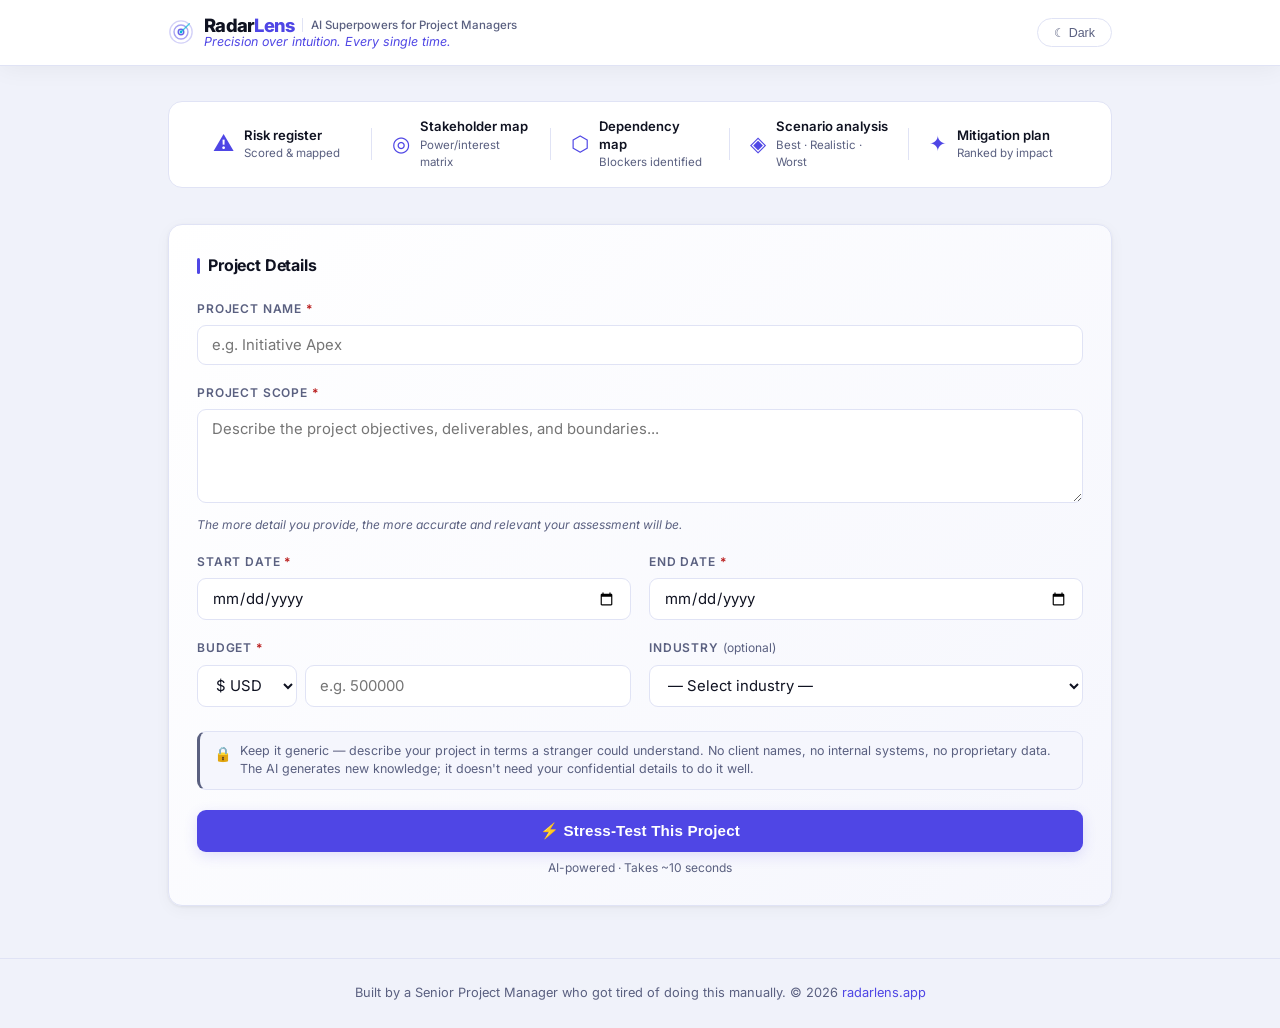
==== commit 0c7fdea2: "feat: placeholder rotativo en project name — nombre aleatorio en cada carga" ====
--- a/index.html
+++ b/index.html
@@ -92,7 +92,7 @@
       <div class="form-grid">
         <div class="form-group full-width">
           <label for="project-name">Project Name <span class="required">*</span></label>
-          <input type="text" id="project-name" placeholder="e.g. Datacenter Migration 2026" />
+          <input type="text" id="project-name" placeholder="e.g. Project Eclipse" />
         </div>
 
         <div class="form-group full-width">
--- a/styles.css
+++ b/styles.css
@@ -60,6 +60,7 @@
   color: var(--text);
   min-height: 100vh;
   line-height: 1.6;
+  overflow-x: hidden;
 }
 
 /* ── Header ── */
@@ -69,6 +70,8 @@
   position: sticky;
   top: 0;
   z-index: 100;
+  width: 100%;
+  box-sizing: border-box;
 }
 .header-inner {
   max-width: 1000px;
@@ -265,6 +268,7 @@
 @media (max-width: 640px) {
   .value-strip-divider { display: none; }
   .value-strip-item { min-width: 45%; }
+  .header-inner { padding: 12px 16px; }
 }
 
 /* ── Card ── */
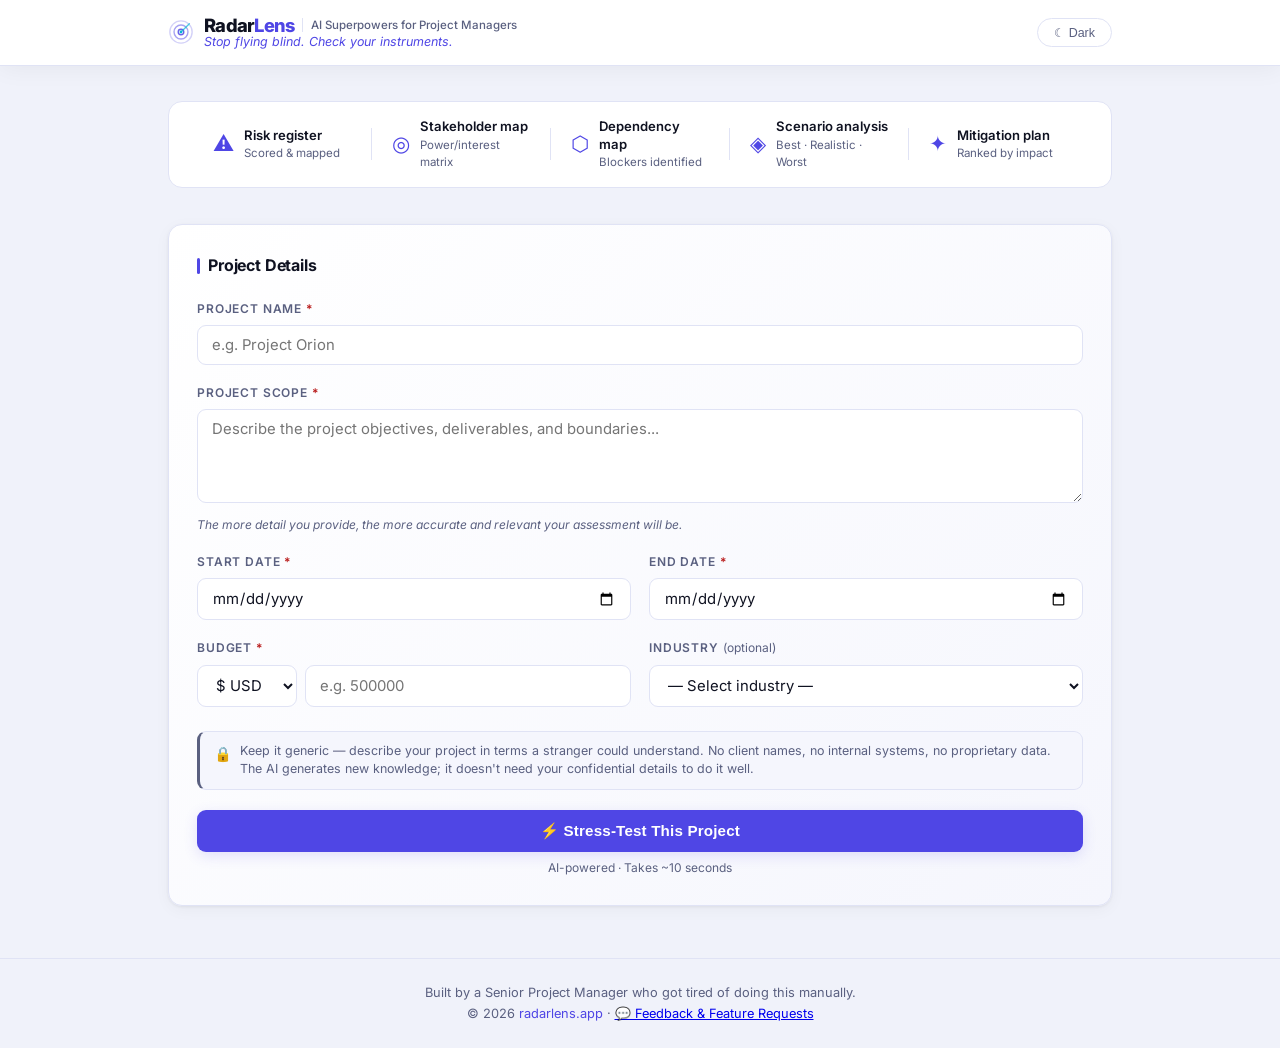
==== commit 2b30bbec: "feat(radarlens): footer, feedback link, form validation, loading messages" ====
--- a/index.html
+++ b/index.html
@@ -889,13 +889,21 @@
       <div class="results-actions">
         <button class="btn-secondary" id="new-assessment-btn">New Assessment</button>
       </div>
+      <a href="https://tally.so/r/WOK52J" target="_blank" rel="noopener" class="results-feedback-link">💬 How was your experience? Share feedback</a>
 
     </section>
 
   </main>
 
   <footer>
-    <p>Built by a Senior Project Manager who got tired of doing this manually. &copy; 2026 <a href="https://radarlens.app" class="footer-link">radarlens.app</a></p>
+    <div class="footer-inner">
+      <p class="footer-built">Built by a Senior Project Manager who got tired of doing this manually.</p>
+      <div class="footer-bottom">
+        <span class="footer-copyright">&copy; 2026 <a href="https://radarlens.app" target="_blank" rel="noopener" class="footer-link">radarlens.app</a></span>
+        <span class="footer-dot">·</span>
+        <a href="https://tally.so/r/WOK52J" target="_blank" rel="noopener" class="footer-feedback-link">💬 Feedback &amp; Feature Requests</a>
+      </div>
+    </div>
   </footer>
 
   <script src="app.js"></script>
--- a/styles.css
+++ b/styles.css
@@ -1,5 +1,6 @@
 /* ── Reset & Base ── */
 *, *::before, *::after { box-sizing: border-box; margin: 0; padding: 0; }
+html { overflow-x: hidden; }
 
 /* Light mode (default) */
 :root, [data-theme="light"] {
@@ -269,6 +270,8 @@
   .value-strip-divider { display: none; }
   .value-strip-item { min-width: 45%; }
   .header-inner { padding: 12px 16px; }
+  .brand-sub { display: none; }
+  .theme-toggle { padding: 5px 8px; font-size: 1rem; min-width: unset; }
 }
 
 /* ── Card ── */
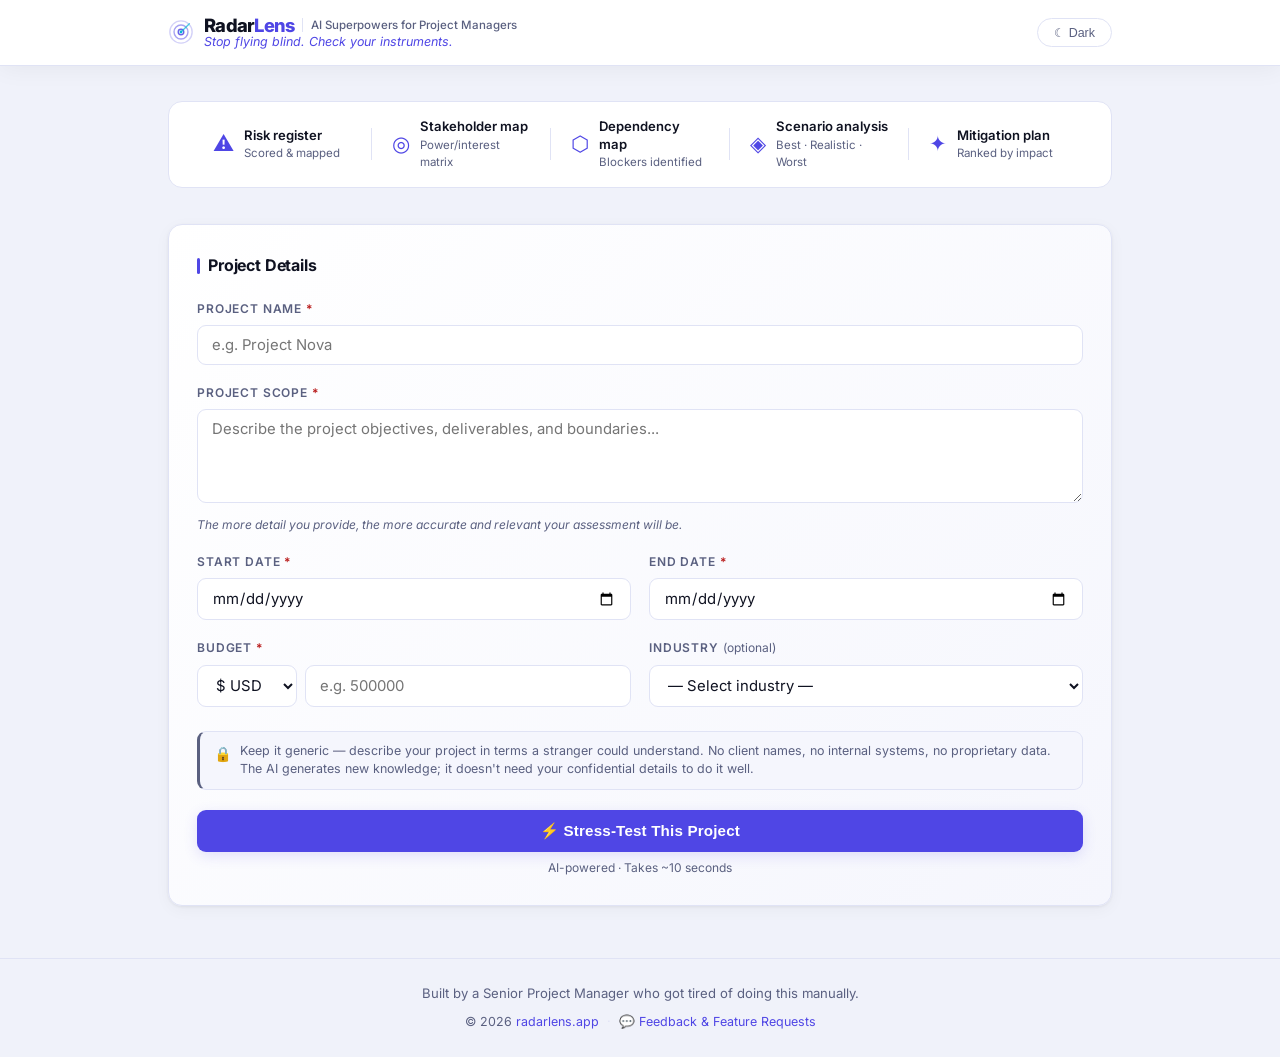
==== commit 9e265c18: "feat(radarlens): add OG / Twitter meta tags for social sharing" ====
--- a/index.html
+++ b/index.html
@@ -5,6 +5,15 @@
   <meta name="viewport" content="width=device-width, initial-scale=1.0" />
   <title>RadarLens — AI Superpowers for Project Managers</title>
   <meta name="description" content="RadarLens — AI Superpowers for Project Managers. Identify risks, map stakeholders, and stress-test your project before it's too late." />
+  <meta property="og:title" content="RadarLens — AI Superpowers for Project Managers" />
+  <meta property="og:description" content="Identify risks, map stakeholders, and stress-test your project before it's too late." />
+  <meta property="og:image" content="https://radarlens.app/og-image.png" />
+  <meta property="og:url" content="https://radarlens.app" />
+  <meta property="og:type" content="website" />
+  <meta name="twitter:card" content="summary_large_image" />
+  <meta name="twitter:image" content="https://radarlens.app/og-image.png" />
+  <meta name="twitter:title" content="RadarLens — AI Superpowers for Project Managers" />
+  <meta name="twitter:description" content="Identify risks, map stakeholders, and stress-test your project before it's too late." />
   <link rel="preconnect" href="https://fonts.googleapis.com" />
   <link rel="preconnect" href="https://fonts.gstatic.com" crossorigin />
   <link href="https://fonts.googleapis.com/css2?family=Inter:wght@400;500;600;700;800&family=DM+Mono:wght@400;500&display=swap" rel="stylesheet" />
--- a/styles.css
+++ b/styles.css
@@ -1531,18 +1531,45 @@
 
 /* ── Footer ── */
 footer {
-  text-align: center;
-  padding: 24px;
+  padding: 24px 32px;
   color: var(--text-muted);
   font-size: 0.8rem;
   border-top: 1px solid var(--border);
   margin-top: 16px;
 }
+.footer-inner {
+  max-width: 900px;
+  margin: 0 auto;
+  text-align: center;
+  display: flex;
+  flex-direction: column;
+  gap: 8px;
+}
+.footer-built { color: var(--text-muted); font-size: 0.82rem; }
+.footer-bottom { display: flex; align-items: center; justify-content: center; gap: 8px; flex-wrap: wrap; }
+.footer-dot { color: var(--border); }
 .footer-link {
   color: var(--accent);
   text-decoration: none;
+  font-size: 0.78rem;
 }
 .footer-link:hover { text-decoration: underline; }
+.footer-feedback-link {
+  color: var(--accent);
+  text-decoration: none;
+  font-size: 0.78rem;
+}
+.footer-feedback-link:hover { text-decoration: underline; }
+.footer-copyright { color: var(--text-muted); font-size: 0.78rem; }
+.results-feedback-link {
+  display: block;
+  text-align: center;
+  margin-top: 12px;
+  color: var(--text-muted);
+  font-size: 0.82rem;
+  text-decoration: none;
+}
+.results-feedback-link:hover { color: var(--accent); text-decoration: underline; }
 
 /* ── Utilities ── */
 .hidden { display: none !important; }
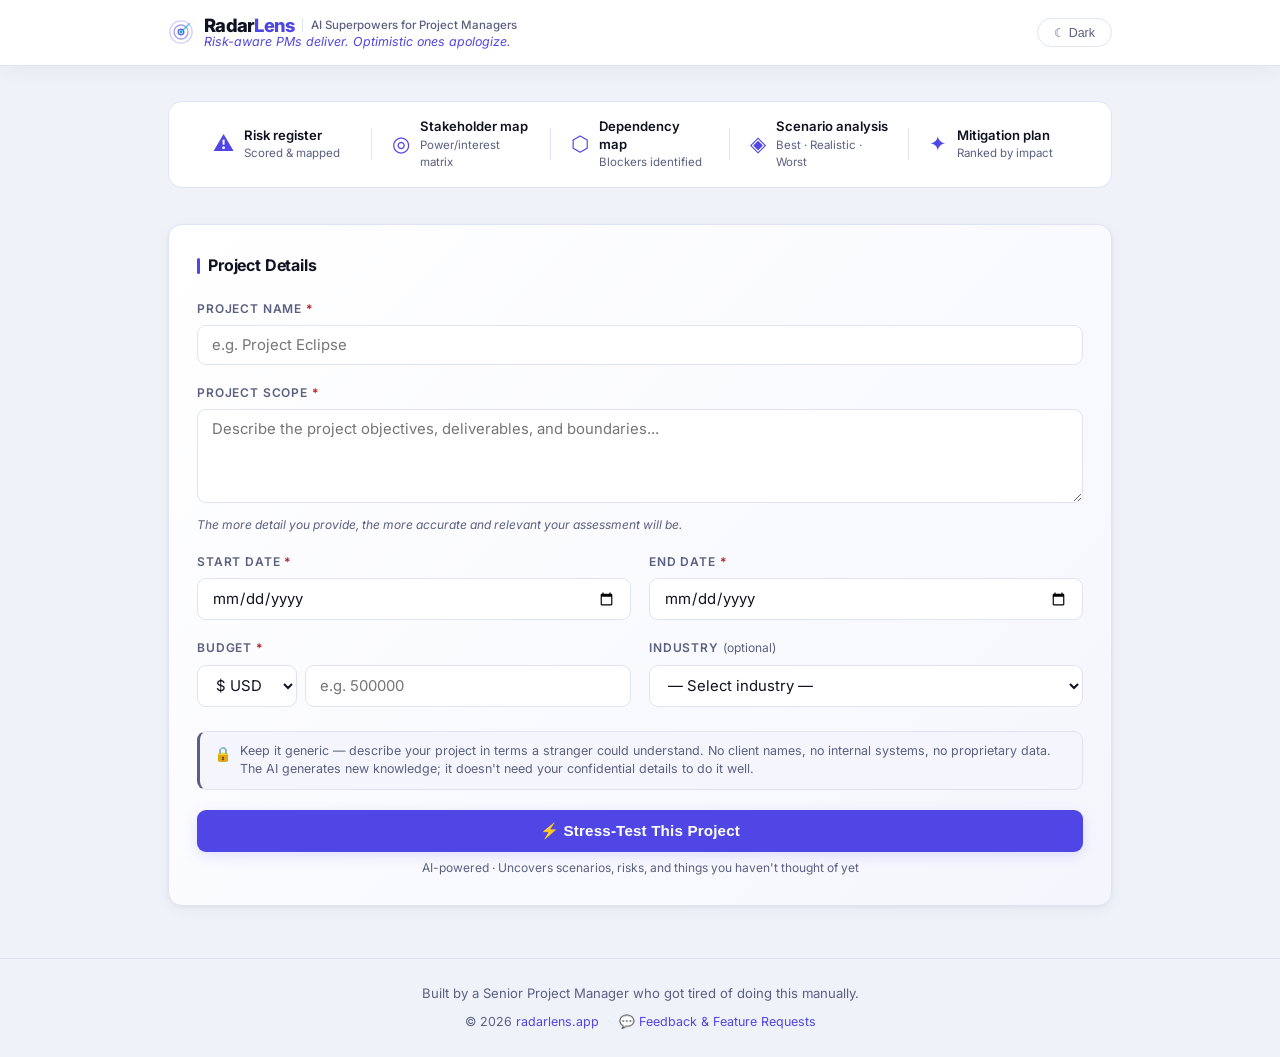
==== commit 9a09c47c: "feat: form hint copy update + loading messages + form validation + footer styles - Update generate h" ====
--- a/index.html
+++ b/index.html
@@ -158,7 +158,7 @@
       </div>
       <div class="generate-cta">
         <button id="generate-btn" class="btn-generate">⚡ Stress-Test This Project</button>
-        <span class="generate-hint">AI-powered · Takes ~10 seconds</span>
+        <span class="generate-hint">AI-powered · Uncovers scenarios, risks, and things you haven't thought of yet</span>
       </div>
       <div class="devmode-toggle">
         <label class="devmode-label">
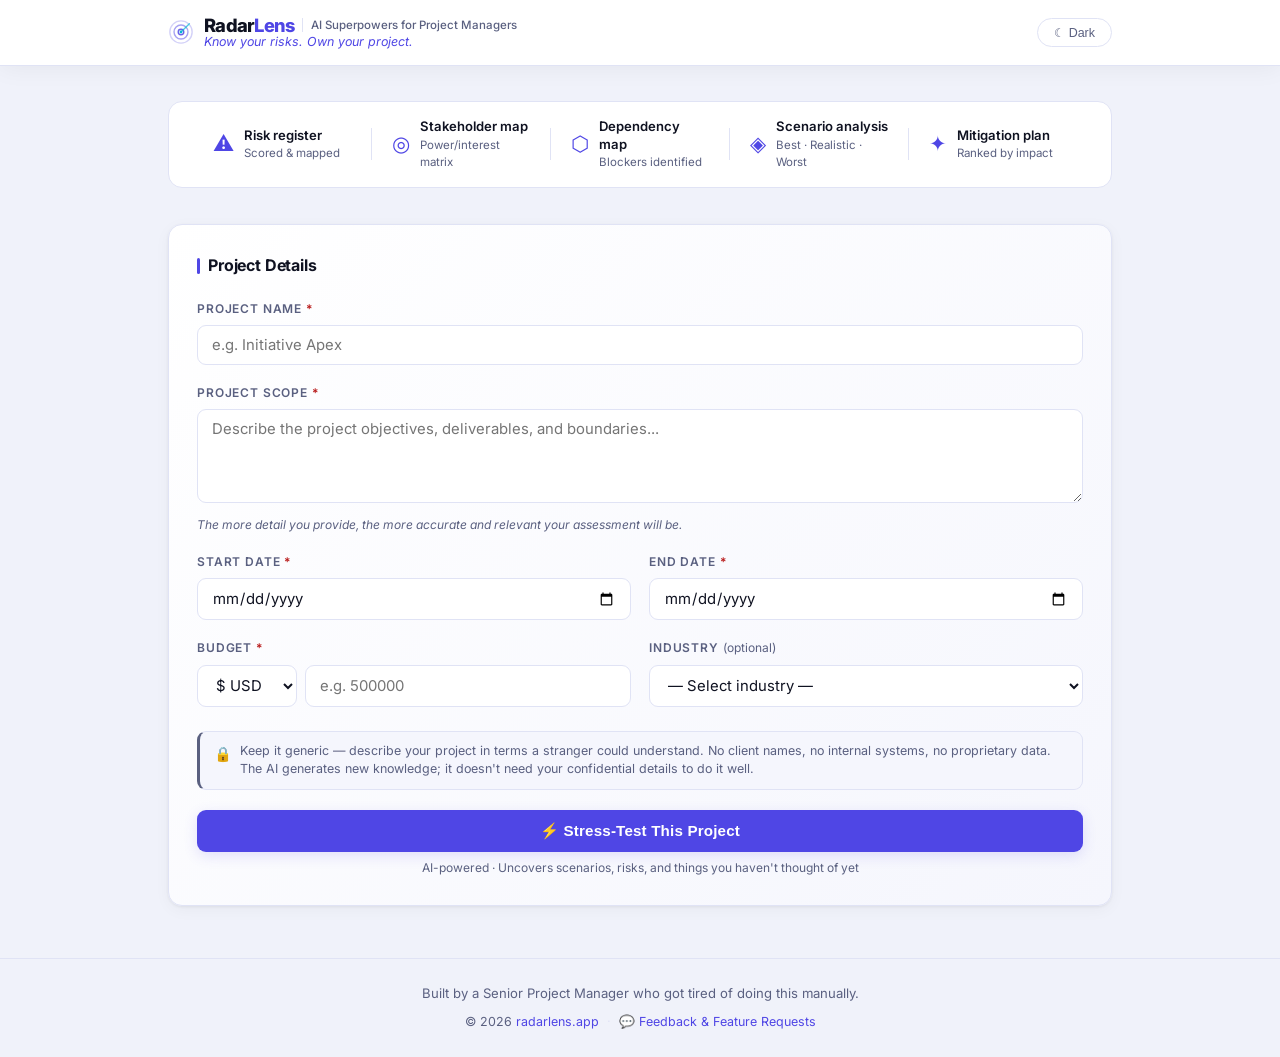
==== commit 59d8279a: "fix: scenarios pro teaser wrapped in card for consistent white background" ====
--- a/index.html
+++ b/index.html
@@ -1,920 +1,920 @@
-<!DOCTYPE html>
-<html lang="en">
-<head>
-  <meta charset="UTF-8" />
-  <meta name="viewport" content="width=device-width, initial-scale=1.0" />
-  <title>RadarLens — AI Superpowers for Project Managers</title>
-  <meta name="description" content="RadarLens — AI Superpowers for Project Managers. Identify risks, map stakeholders, and stress-test your project before it's too late." />
-  <meta property="og:title" content="RadarLens — AI Superpowers for Project Managers" />
-  <meta property="og:description" content="Identify risks, map stakeholders, and stress-test your project before it's too late." />
-  <meta property="og:image" content="https://radarlens.app/og-image.png" />
-  <meta property="og:url" content="https://radarlens.app" />
-  <meta property="og:type" content="website" />
-  <meta name="twitter:card" content="summary_large_image" />
-  <meta name="twitter:image" content="https://radarlens.app/og-image.png" />
-  <meta name="twitter:title" content="RadarLens — AI Superpowers for Project Managers" />
-  <meta name="twitter:description" content="Identify risks, map stakeholders, and stress-test your project before it's too late." />
-  <link rel="preconnect" href="https://fonts.googleapis.com" />
-  <link rel="preconnect" href="https://fonts.gstatic.com" crossorigin />
-  <link href="https://fonts.googleapis.com/css2?family=Inter:wght@400;500;600;700;800&family=DM+Mono:wght@400;500&display=swap" rel="stylesheet" />
-  <link rel="stylesheet" href="styles.css" />
-  <link rel="icon" type="image/svg+xml" href="data:image/svg+xml,<svg xmlns='http://www.w3.org/2000/svg' viewBox='0 0 32 32' fill='none'><circle cx='16' cy='16' r='14' stroke='%234F46E5' stroke-width='2' opacity='0.3'/><circle cx='16' cy='16' r='9' stroke='%234F46E5' stroke-width='2' opacity='0.6'/><circle cx='16' cy='16' r='4' stroke='%234F46E5' stroke-width='2'/><circle cx='16' cy='16' r='2' fill='%2306B6D4'/><line x1='16' y1='16' x2='27' y2='5' stroke='%2306B6D4' stroke-width='2' stroke-linecap='round'/></svg>" />
-</head>
-<body>
-
-  <header>
-    <div class="header-inner">
-      <div class="header-left">
-        <div class="brand">
-          <svg class="brand-icon" viewBox="0 0 28 28" fill="none" xmlns="http://www.w3.org/2000/svg" aria-hidden="true">
-            <circle cx="14" cy="14" r="12" stroke="var(--accent)" stroke-width="1.5" opacity="0.25"/>
-            <circle cx="14" cy="14" r="7.5" stroke="var(--accent)" stroke-width="1.5" opacity="0.5"/>
-            <circle cx="14" cy="14" r="3" stroke="var(--accent)" stroke-width="1.5" opacity="0.85"/>
-            <circle cx="14" cy="14" r="1.5" fill="var(--brand-horizon)"/>
-            <line x1="14" y1="14" x2="23" y2="5" stroke="var(--brand-horizon)" stroke-width="1.5" stroke-linecap="round" opacity="0.7"/>
-          </svg>
-          <div class="brand-text">
-            <div class="brand-row">
-              <h1 class="brand-name">Radar<span class="brand-ai">Lens</span></h1>
-              <span class="brand-divider" aria-hidden="true"></span>
-              <span class="brand-sub">AI Superpowers for Project Managers</span>
-            </div>
-            <p class="tagline" id="header-tagline">Identify risks before they identify you.</p>
-          </div>
-        </div>
-      </div>
-      <div class="header-right">
-        <div class="tier-switch hidden" id="tier-switch">
-          <button class="tier-btn active" data-tier="free">Free</button>
-          <button class="tier-btn" data-tier="pro">Pro</button>
-        </div>
-        <button id="theme-toggle" class="theme-toggle">☾ Dark</button>
-      </div>
-    </div>
-    <!-- MODULE NAV -->
-    <nav class="module-nav hidden" id="module-nav">
-      <div class="module-nav-inner">
-        <button class="module-tab" data-module="cockpit">Radar View</button>
-        <button class="module-tab" data-module="stakeholders">Stakeholders</button>
-        <button class="module-tab" data-module="risks">Risks</button>
-        <button class="module-tab" data-module="dependencies">Dependencies</button>
-        <button class="module-tab" data-module="scenarios">Scenarios</button>
-        <button class="module-tab" data-module="export">Export</button>
-      </div>
-      <div class="project-nav-label hidden" id="project-nav-label"></div>
-    </nav>
-  </header>
-
-  <main>
-
-    <!-- VALUE STRIP -->
-    <div class="value-strip" id="value-strip">
-      <div class="value-strip-item">
-        <span class="value-strip-icon">⚠</span>
-        <span class="value-strip-label">Risk register<br><small>Scored &amp; mapped</small></span>
-      </div>
-      <div class="value-strip-divider"></div>
-      <div class="value-strip-item">
-        <span class="value-strip-icon">◎</span>
-        <span class="value-strip-label">Stakeholder map<br><small>Power/interest matrix</small></span>
-      </div>
-      <div class="value-strip-divider"></div>
-      <div class="value-strip-item">
-        <span class="value-strip-icon">⬡</span>
-        <span class="value-strip-label">Dependency map<br><small>Blockers identified</small></span>
-      </div>
-      <div class="value-strip-divider"></div>
-      <div class="value-strip-item">
-        <span class="value-strip-icon">◈</span>
-        <span class="value-strip-label">Scenario analysis<br><small>Best · Realistic · Worst</small></span>
-      </div>
-      <div class="value-strip-divider"></div>
-      <div class="value-strip-item">
-        <span class="value-strip-icon">✦</span>
-        <span class="value-strip-label">Mitigation plan<br><small>Ranked by impact</small></span>
-      </div>
-    </div>
-
-    <!-- INPUT FORM -->
-    <section class="card" id="form-section">
-      <h2>Project Details</h2>
-      <div class="form-grid">
-        <div class="form-group full-width">
-          <label for="project-name">Project Name <span class="required">*</span></label>
-          <input type="text" id="project-name" placeholder="e.g. Project Eclipse" />
-        </div>
-
-        <div class="form-group full-width">
-          <label for="scope">Project Scope <span class="required">*</span></label>
-          <textarea id="scope" rows="4" placeholder="Describe the project objectives, deliverables, and boundaries..."></textarea>
-          <span class="field-hint">The more detail you provide, the more accurate and relevant your assessment will be.</span>
-        </div>
-
-        <div class="form-group">
-          <label for="start-date">Start Date <span class="required">*</span></label>
-          <input type="date" id="start-date" />
-        </div>
-
-        <div class="form-group">
-          <label for="end-date">End Date <span class="required">*</span></label>
-          <input type="date" id="end-date" />
-        </div>
-
-        <div class="form-group">
-          <label for="budget">Budget <span class="required">*</span></label>
-          <div class="budget-input-row">
-            <select id="currency">
-              <option value="$">$ USD</option>
-              <option value="€">€ EUR</option>
-              <option value="£">£ GBP</option>
-              <option value="¥">¥ JPY</option>
-              <option value="C$">C$ CAD</option>
-              <option value="A$">A$ AUD</option>
-              <option value="CHF">CHF</option>
-            </select>
-            <input type="number" id="budget" placeholder="e.g. 500000" min="0" />
-          </div>
-        </div>
-
-        <div class="form-group">
-          <label for="industry">Industry <span class="optional">(optional)</span></label>
-          <select id="industry">
-            <option value="">— Select industry —</option>
-            <option value="IT">IT & Technology</option>
-            <option value="Construction">Construction</option>
-            <option value="Pharma">Pharma & Life Sciences</option>
-            <option value="Finance">Finance & Banking</option>
-            <option value="Retail">Retail & E-commerce</option>
-            <option value="Healthcare">Healthcare</option>
-            <option value="Energy">Energy & Utilities</option>
-            <option value="Other">Other</option>
-          </select>
-        </div>
-      </div>
-
-      <div class="confidentiality-notice">
-        <span class="conf-icon">🔒</span>
-        <span>Keep it generic — describe your project in terms a stranger could understand. No client names, no internal systems, no proprietary data. The AI generates new knowledge; it doesn't need your confidential details to do it well.</span>
-      </div>
-      <div class="generate-cta">
-        <button id="generate-btn" class="btn-generate">⚡ Stress-Test This Project</button>
-        <span class="generate-hint">AI-powered · Uncovers scenarios, risks, and things you haven't thought of yet</span>
-      </div>
-      <div class="devmode-toggle">
-        <label class="devmode-label">
-          <input type="checkbox" id="devmode-checkbox" />
-          <span class="devmode-text">Dev mode — use mock data (Rack Remediation)</span>
-        </label>
-      </div>
-    </section>
-
-    <!-- ERROR BANNER -->
-    <div class="error-banner hidden" id="error-banner">
-      <div class="error-banner-inner">
-        <span class="error-banner-icon">⚠</span>
-        <div class="error-banner-content">
-          <strong id="error-banner-title">Something went wrong</strong>
-          <span id="error-banner-msg"></span>
-        </div>
-        <button class="error-banner-retry" id="error-banner-retry">Try again</button>
-        <button class="error-banner-close" id="error-banner-close">×</button>
-      </div>
-    </div>
-
-    <!-- LOADING STATE -->
-    <section class="card hidden" id="loading-section">
-      <div class="loading-inner">
-        <div class="spinner"></div>
-        <p id="loading-message" class="loading-message">Analyzing your project...</p>
-      </div>
-    </section>
-
-    <!-- RESULTS -->
-    <section class="hidden" id="results-section">
-
-      <!-- PROJECT BANNER (siempre visible, fuera de tabs) -->
-      <div class="project-banner" id="project-banner">
-        <div class="project-banner-label">Full Project Assessment</div>
-        <div class="project-banner-name" id="result-project-name"></div>
-        <div class="project-banner-meta" id="result-project-meta"></div>
-      </div>
-
-      <!-- ══════════════════════════════════════════
-           MODULE: PM COCKPIT
-      ══════════════════════════════════════════ -->
-      <section class="module-section" id="module-cockpit">
-
-        <!-- PROJECT PULSE BAR -->
-        <div class="pulse-bar card">
-          <div class="pulse-item">
-            <span class="pulse-label">Timeline</span>
-            <span class="pulse-value" id="pulse-timeline">—</span>
-            <span class="pulse-sub" id="pulse-timeline-sub"></span>
-          </div>
-          <div class="pulse-divider"></div>
-          <div class="pulse-item">
-            <span class="pulse-label">Critical Risks</span>
-            <span class="pulse-value pulse-value-alert" id="pulse-critical">—</span>
-            <span class="pulse-sub" id="pulse-critical-sub"></span>
-          </div>
-          <div class="pulse-divider"></div>
-          <div class="pulse-item">
-            <span class="pulse-label">Resistant</span>
-            <span class="pulse-value pulse-value-warn" id="pulse-resistant">—</span>
-            <span class="pulse-sub">stakeholders</span>
-          </div>
-          <div class="pulse-divider"></div>
-          <div class="pulse-item">
-            <span class="pulse-label">Blocked</span>
-            <span class="pulse-value pulse-value-warn" id="pulse-blocked">—</span>
-            <span class="pulse-sub">dependencies</span>
-          </div>
-          <div class="pulse-divider"></div>
-          <div class="pulse-item">
-            <span class="pulse-label">Mitigations</span>
-            <span class="pulse-value pulse-value-positive" id="pulse-mitigations">—</span>
-            <span class="pulse-sub">applied</span>
-          </div>
-          <div class="pulse-divider"></div>
-          <div class="pulse-item">
-            <span class="pulse-label">Coverage</span>
-            <span class="pulse-value" id="pulse-coverage">—</span>
-            <span class="pulse-sub">/ 4 modules</span>
-          </div>
-        </div>
-
-        <!-- ROW 1: READINESS BADGE + PROJECT OUTLOOK + STAKEHOLDER PULSE -->
-        <div class="cockpit-hero-row">
-
-          <div class="readiness-wrap-inner">
-            <div class="readiness-badge" id="readiness-badge">
-              <div class="readiness-level" id="readiness-level">—</div>
-              <div class="readiness-score-wrap">
-                <span class="readiness-score" id="readiness-score">—</span>
-                <span class="readiness-score-label">/100</span>
-              </div>
-              <div class="readiness-trend" id="readiness-trend"></div>
-              <div class="readiness-projected hidden" id="readiness-projected"></div>
-              <div class="readiness-label">Project Readiness</div>
-              <div class="readiness-breakdown hidden" id="readiness-breakdown"></div>
-            </div>
-            <button class="btn-optimize-nudge hidden" id="btn-optimize-nudge">⚡ Optimize your plan →</button>
-          </div>
-
-          <div class="project-outlook hidden" id="project-outlook">
-            <div class="outlook-title">Scenario Overview</div>
-            <div class="outlook-rows" id="outlook-rows"></div>
-            <button class="outlook-link" data-module="scenarios">View full scenario analysis →</button>
-          </div>
-
-          <div class="stakeholder-pulse hidden" id="stakeholder-pulse">
-            <div class="pulse-title">Stakeholder Pulse</div>
-            <div class="pulse-quadrants" id="pulse-quadrants"></div>
-            <div class="pulse-alerts hidden" id="pulse-alerts"></div>
-            <button class="outlook-link" data-module="stakeholders" data-scroll-to="module-stakeholders">View stakeholder map →</button>
-          </div>
-
-        </div>
-
-        <!-- ROW 2: MODULE CARDS -->
-        <div class="cockpit-grid">
-          <div class="cockpit-card" id="cockpit-card-stakeholders">
-            <div class="cockpit-card-header">
-              <span class="cockpit-card-title">Stakeholders</span>
-              <span class="cockpit-card-score" id="cockpit-stakeholders-score">—</span>
-            </div>
-            <div class="cockpit-card-meta" id="cockpit-stakeholders-meta"></div>
-            <div class="cockpit-card-bar-wrap">
-              <div class="cockpit-card-bar-track">
-                <div class="cockpit-card-bar-fill" id="cockpit-stakeholders-bar"></div>
-              </div>
-            </div>
-            <button class="cockpit-card-btn" data-module="stakeholders">View map →</button>
-          </div>
-
-          <div class="cockpit-card" id="cockpit-card-risks">
-            <div class="cockpit-card-header">
-              <span class="cockpit-card-title">Risks</span>
-              <span class="cockpit-card-score" id="cockpit-risks-score">—</span>
-            </div>
-            <div class="cockpit-card-meta" id="cockpit-risks-meta"></div>
-            <div class="cockpit-card-bar-wrap">
-              <div class="cockpit-card-bar-track">
-                <div class="cockpit-card-bar-fill" id="cockpit-risks-bar"></div>
-              </div>
-            </div>
-            <button class="cockpit-card-btn" data-module="risks">View details →</button>
-          </div>
-
-          <div class="cockpit-card" id="cockpit-card-deps">
-            <div class="cockpit-card-header">
-              <span class="cockpit-card-title">Dependencies</span>
-              <span class="cockpit-card-score" id="cockpit-deps-score">—</span>
-            </div>
-            <div class="cockpit-card-meta" id="cockpit-deps-meta"></div>
-            <div class="cockpit-card-bar-wrap">
-              <div class="cockpit-card-bar-track">
-                <div class="cockpit-card-bar-fill" id="cockpit-deps-bar"></div>
-              </div>
-            </div>
-            <button class="cockpit-card-btn" data-module="dependencies">View details →</button>
-          </div>
-
-          <div class="cockpit-card" id="cockpit-card-scenarios">
-            <div class="cockpit-card-header">
-              <span class="cockpit-card-title">Scenarios</span>
-              <span class="cockpit-card-score" id="cockpit-scenarios-score">—</span>
-            </div>
-            <div class="cockpit-card-meta" id="cockpit-scenarios-meta"></div>
-            <div class="cockpit-card-bar-wrap">
-              <div class="cockpit-card-bar-track">
-                <div class="cockpit-card-bar-fill" id="cockpit-scenarios-bar"></div>
-              </div>
-            </div>
-            <button class="cockpit-card-btn" data-module="scenarios">View analysis →</button>
-          </div>
-        </div>
-
-
-        <!-- ACTION TABLE (Quick Wins) -->
-        <div class="card" id="cockpit-quickwins">
-          <h2>Priority Actions</h2>
-          <p class="quickwins-desc">Highest impact actions you can take right now.</p>
-          <div id="quickwins-list"></div>
-        </div>
-
-        <!-- FREE TIER NUDGE -->
-        <div id="cockpit-free-nudge" class="cockpit-free-nudge hidden">
-          Free plan · 9 risks analyzed — <a href="#" class="nudge-upgrade-link">Upgrade to Pro</a> for 20+ risks, Export &amp; Optimizer
-        </div>
-
-      </section>
-
-      <!-- ══════════════════════════════════════════
-           MODULE: RISKS
-      ══════════════════════════════════════════ -->
-      <section class="module-section hidden" id="module-risks">
-
-        <!-- SUMMARY BAR -->
-        <div class="summary-bar card">
-          <div class="summary-item summary-item-hero">
-            <span class="summary-label">Health Score</span>
-            <div class="summary-score-wrap">
-              <span class="summary-value summary-value-hero" id="health-score">—</span>
-              <span class="summary-baseline hidden" id="health-baseline"></span>
-            </div>
-            <span class="summary-best" id="health-best"></span>
-          </div>
-          <div class="summary-divider"></div>
-          <div class="summary-secondaries">
-            <div class="summary-item">
-              <span class="summary-label">Risks</span>
-              <span class="summary-value" id="risk-count">—</span>
-              <span class="summary-sublabel" id="risk-count-sub"></span>
-            </div>
-            <div class="summary-item">
-              <span class="summary-label">Critical</span>
-              <span class="summary-value critical" id="critical-count">—</span>
-              <span class="summary-sublabel" id="critical-count-sub"></span>
-            </div>
-            <div class="summary-item summary-item-actions">
-              <span class="summary-label">Mitigations</span>
-              <span class="summary-value positive" id="mitigation-count">0</span>
-              <button class="btn-clear-mit hidden" id="clear-mitigations-btn">Clear all</button>
-            </div>
-          </div>
-        </div>
-
-        <div class="results-grid">
-
-          <!-- HEATMAP -->
-          <div class="card" id="anchor-heatmap">
-            <h2>Risk Heatmap</h2>
-            <div class="heatmap-wrapper">
-              <div class="heatmap-y-label">Probability</div>
-              <div class="heatmap-container">
-                <div class="heatmap-grid" id="heatmap-grid">
-                  <div class="heatmap-cell medium"  data-prob="high" data-imp="low"><span class="cell-dots" id="cell-high-low"></span></div>
-                  <div class="heatmap-cell high"     data-prob="high" data-imp="medium"><span class="cell-dots" id="cell-high-medium"></span></div>
-                  <div class="heatmap-cell critical" data-prob="high" data-imp="high"><span class="cell-dots" id="cell-high-high"></span></div>
-                  <div class="heatmap-cell low"      data-prob="medium" data-imp="low"><span class="cell-dots" id="cell-medium-low"></span></div>
-                  <div class="heatmap-cell medium"   data-prob="medium" data-imp="medium"><span class="cell-dots" id="cell-medium-medium"></span></div>
-                  <div class="heatmap-cell high"     data-prob="medium" data-imp="high"><span class="cell-dots" id="cell-medium-high"></span></div>
-                  <div class="heatmap-cell low"      data-prob="low" data-imp="low"><span class="cell-dots" id="cell-low-low"></span></div>
-                  <div class="heatmap-cell low"      data-prob="low" data-imp="medium"><span class="cell-dots" id="cell-low-medium"></span></div>
-                  <div class="heatmap-cell medium"   data-prob="low" data-imp="high"><span class="cell-dots" id="cell-low-high"></span></div>
-                </div>
-                <div class="heatmap-x-labels">
-                  <span>Low</span><span>Medium</span><span>High</span>
-                </div>
-              </div>
-              <div class="heatmap-y-labels">
-                <span>High</span><span>Med</span><span>Low</span>
-              </div>
-            </div>
-            <div class="heatmap-x-label">Impact</div>
-          </div>
-
-          <!-- COVERAGE -->
-          <div class="card" id="coverage-section">
-            <h2>Risk Coverage</h2>
-            <div class="coverage-bars" id="coverage-bars"></div>
-          </div>
-
-        </div>
-
-        <!-- MITIGATION OPTIMIZER -->
-        <div class="card hidden" id="anchor-optimizer">
-          <div id="budget-teaser">
-            <div class="budget-teaser-inner">
-              <div class="budget-teaser-text">
-                <h2>Mitigation Optimizer <span class="pro-badge">PRO</span></h2>
-                <p class="budget-mode-desc">Set your team capacity and the optimizer calculates the best mitigations — then sends the plan directly to your Action Plan in Radar View.</p>
-              </div>
-              <button class="btn-upgrade">Upgrade to Pro</button>
-            </div>
-          </div>
-          <div class="hidden" id="budget-full">
-            <div class="budget-mode-header">
-              <div>
-                <h2>Mitigation Optimizer <span class="pro-badge">PRO</span></h2>
-                <p class="budget-mode-desc">How much can your team realistically take on right now?</p>
-              </div>
-            </div>
-            <div class="optimizer-mode-selector">
-              <div class="optimizer-mode-card active" data-mode="quick">
-                <div class="optimizer-mode-title">Quick wins</div>
-                <div class="optimizer-mode-desc">Low-effort actions your team can start this week. No budget required.</div>
-              </div>
-              <div class="optimizer-mode-card" data-mode="balanced">
-                <div class="optimizer-mode-title">Balanced plan</div>
-                <div class="optimizer-mode-desc">Best combination of impact and effort. Recommended starting point.</div>
-              </div>
-              <div class="optimizer-mode-card" data-mode="full">
-                <div class="optimizer-mode-title">Full commitment</div>
-                <div class="optimizer-mode-desc">Maximum risk reduction. Requires sustained team commitment.</div>
-              </div>
-            </div>
-            <div class="budget-run-row">
-              <button class="btn-primary" id="run-optimizer-btn">Find my best mitigation plan</button>
-            </div>
-            <div class="budget-result hidden" id="budget-result"></div>
-          </div>
-        </div>
-
-        <!-- RISK LIST -->
-        <div class="card" id="anchor-risks">
-          <div class="risk-list-header">
-            <h2>Risk Register</h2>
-            <div class="filter-tabs">
-              <button class="filter-tab active" data-filter="all">All</button>
-              <button class="filter-tab" data-filter="critical">Critical</button>
-              <button class="filter-tab" data-filter="high">High</button>
-              <button class="filter-tab" data-filter="medium">Medium</button>
-              <button class="filter-tab" data-filter="low">Low</button>
-            </div>
-          </div>
-          <div class="active-filters hidden" id="active-filters"></div>
-          <div class="risk-edit-hint hidden" id="risk-edit-hint">
-            <span class="hint-icon">💡</span> Tip: click <strong>✏️ Edit risk</strong> on any expanded card to adjust probability, impact or description.
-          </div>
-          <div id="risk-list"></div>
-
-          <!-- ADD RISK -->
-          <div class="add-risk-section hidden" id="add-risk-section">
-            <div id="add-risk-free">
-              <div class="add-risk-teaser">
-                <div class="add-risk-teaser-text">
-                  <span class="add-risk-teaser-title">Add custom risk <span class="pro-badge">PRO</span></span>
-                  <span class="add-risk-teaser-desc">Identify risks the AI didn't catch and add them to your register.</span>
-                </div>
-                <button class="btn-upgrade btn-upgrade-sm">Upgrade to Pro</button>
-              </div>
-            </div>
-            <div class="hidden" id="add-risk-pro">
-              <div class="add-risk-form">
-                <h3 class="add-risk-form-title">Add Custom Risk</h3>
-                <div class="add-risk-grid">
-                  <div class="form-group full-width">
-                    <label>Title <span class="required">*</span></label>
-                    <input type="text" id="new-risk-title" placeholder="e.g. Key sponsor leaves mid-project" />
-                  </div>
-                  <div class="form-group full-width">
-                    <label>Description</label>
-                    <textarea id="new-risk-desc" rows="2" placeholder="Why is this a risk for this project?"></textarea>
-                  </div>
-                  <div class="form-group">
-                    <label>Category</label>
-                    <select id="new-risk-category">
-                      <option value="Technical">Technical</option>
-                      <option value="Resources">Resources</option>
-                      <option value="External">External</option>
-                      <option value="Regulatory">Regulatory</option>
-                      <option value="Financial">Financial</option>
-                    </select>
-                  </div>
-                  <div class="form-group">
-                    <label>Probability</label>
-                    <select id="new-risk-probability">
-                      <option value="low">Low</option>
-                      <option value="medium" selected>Medium</option>
-                      <option value="high">High</option>
-                    </select>
-                  </div>
-                  <div class="form-group">
-                    <label>Impact</label>
-                    <select id="new-risk-impact">
-                      <option value="low">Low</option>
-                      <option value="medium" selected>Medium</option>
-                      <option value="high">High</option>
-                    </select>
-                  </div>
-                </div>
-                <div class="add-risk-actions">
-                  <button class="btn-primary" id="save-risk-btn" style="max-width:160px">Add Risk</button>
-                  <button class="btn-secondary" id="cancel-risk-btn">Cancel</button>
-                </div>
-              </div>
-            </div>
-          </div>
-        </div>
-
-
-      </section>
-
-      <!-- ══════════════════════════════════════════
-           MODULE: STAKEHOLDERS
-      ══════════════════════════════════════════ -->
-      <section class="module-section hidden" id="module-stakeholders">
-
-        <!-- Summary bar -->
-        <div class="summary-bar card">
-          <div class="summary-item summary-item-hero">
-            <span class="summary-label">Stakeholder Health</span>
-            <div class="summary-score-wrap">
-              <span class="summary-value summary-value-hero" id="stakeholders-health-score">—</span>
-            </div>
-          </div>
-          <div class="summary-divider"></div>
-          <div class="summary-secondaries">
-            <div class="summary-item">
-              <span class="summary-label">Total</span>
-              <span class="summary-value" id="stakeholders-count">—</span>
-            </div>
-            <div class="summary-item">
-              <span class="summary-label">Resistant</span>
-              <span class="summary-value critical" id="stakeholders-resistant">—</span>
-            </div>
-            <div class="summary-item">
-              <span class="summary-label">Manage Closely</span>
-              <span class="summary-value" id="stakeholders-manage-closely">—</span>
-            </div>
-          </div>
-        </div>
-
-        <!-- Power/Interest Matrix -->
-        <div class="card">
-          <h2>Power / Interest Matrix</h2>
-          <div class="stakeholder-matrix">
-            <div class="matrix-y-label">Power</div>
-            <div class="matrix-inner">
-            <div class="matrix-grid">
-              <div class="matrix-cell matrix-keep-satisfied" id="matrix-keep-satisfied">
-                <div class="matrix-cell-label">Keep Satisfied</div>
-                <div class="matrix-chips" id="chips-keep-satisfied"></div>
-              </div>
-              <div class="matrix-cell matrix-manage-closely" id="matrix-manage-closely">
-                <div class="matrix-cell-label">Manage Closely</div>
-                <div class="matrix-chips" id="chips-manage-closely"></div>
-              </div>
-              <div class="matrix-cell matrix-monitor" id="matrix-monitor">
-                <div class="matrix-cell-label">Monitor</div>
-                <div class="matrix-chips" id="chips-monitor"></div>
-              </div>
-              <div class="matrix-cell matrix-keep-informed" id="matrix-keep-informed">
-                <div class="matrix-cell-label">Keep Informed</div>
-                <div class="matrix-chips" id="chips-keep-informed"></div>
-              </div>
-            </div>
-            <div class="matrix-x-label">Interest</div>
-            </div>
-          </div>
-        </div>
-
-        <!-- Stakeholder Register -->
-        <div class="card">
-          <div class="risk-list-header">
-            <h2>Stakeholder Register</h2>
-            <div class="filter-tabs">
-              <button class="filter-tab active" data-sh-filter="all">All</button>
-              <button class="filter-tab" data-sh-filter="resistant">Resistant</button>
-              <button class="filter-tab" data-sh-filter="manage-closely">Manage Closely</button>
-              <button class="filter-tab" data-sh-filter="keep-satisfied">Keep Satisfied</button>
-            </div>
-          </div>
-          <div id="stakeholders-list"></div>
-
-          <!-- ADD STAKEHOLDER (Pro) -->
-          <div class="add-risk-section hidden" id="add-stakeholder-section">
-            <div id="add-stakeholder-free">
-              <div class="add-risk-teaser">
-                <div class="add-risk-teaser-text">
-                  <span class="add-risk-teaser-title">Add custom stakeholder <span class="pro-badge">PRO</span></span>
-                  <span class="add-risk-teaser-desc">Add stakeholders the AI didn't identify and position them on the map.</span>
-                </div>
-                <button class="btn-upgrade btn-upgrade-sm">Upgrade to Pro</button>
-              </div>
-            </div>
-            <div class="hidden" id="add-stakeholder-pro">
-              <div class="add-risk-form">
-                <h3 class="add-risk-form-title">Add Custom Stakeholder</h3>
-                <div class="add-risk-grid">
-                  <div class="form-group full-width">
-                    <label>Name / Role <span class="required">*</span></label>
-                    <input type="text" id="new-sh-name" placeholder="e.g. Legal Counsel" />
-                  </div>
-                  <div class="form-group full-width">
-                    <label>Title / Function</label>
-                    <input type="text" id="new-sh-role" placeholder="e.g. Head of Legal" />
-                  </div>
-                  <div class="form-group">
-                    <label>Power</label>
-                    <select id="new-sh-power">
-                      <option value="high">High</option>
-                      <option value="low">Low</option>
-                    </select>
-                  </div>
-                  <div class="form-group">
-                    <label>Interest</label>
-                    <select id="new-sh-interest">
-                      <option value="high">High</option>
-                      <option value="low">Low</option>
-                    </select>
-                  </div>
-                  <div class="form-group">
-                    <label>Attitude</label>
-                    <select id="new-sh-attitude">
-                      <option value="supportive">Supportive</option>
-                      <option value="neutral" selected>Neutral</option>
-                      <option value="resistant">Resistant</option>
-                    </select>
-                  </div>
-                </div>
-                <div class="add-risk-actions">
-                  <button class="btn-primary" id="save-sh-btn" style="max-width:180px">Add Stakeholder</button>
-                  <button class="btn-secondary" id="cancel-sh-btn">Cancel</button>
-                </div>
-              </div>
-            </div>
-          </div>
-        </div>
-
-      </section>
-
-      <!-- ══════════════════════════════════════════
-           MODULE: DEPENDENCIES
-      ══════════════════════════════════════════ -->
-      <section class="module-section hidden" id="module-dependencies">
-
-        <div class="summary-bar card">
-          <div class="summary-item summary-item-hero">
-            <span class="summary-label">Dependencies Health Score</span>
-            <div class="summary-score-wrap">
-              <span class="summary-value summary-value-hero" id="deps-health-score">—</span>
-            </div>
-          </div>
-          <div class="summary-divider"></div>
-          <div class="summary-secondaries">
-            <div class="summary-item">
-              <span class="summary-label">Total</span>
-              <span class="summary-value" id="deps-total">—</span>
-            </div>
-            <div class="summary-item">
-              <span class="summary-label">Blocked</span>
-              <span class="summary-value critical" id="deps-blocked-count">—</span>
-            </div>
-            <div class="summary-item">
-              <span class="summary-label">At Risk</span>
-              <span class="summary-value" id="deps-atrisk-count">—</span>
-            </div>
-          </div>
-        </div>
-
-        <div class="results-grid">
-          <div class="card">
-            <h2>By Criticality</h2>
-            <div class="coverage-bars" id="deps-criticality-bars"></div>
-          </div>
-          <div class="card">
-            <h2>By Type</h2>
-            <div class="coverage-bars" id="deps-type-bars"></div>
-          </div>
-        </div>
-
-        <div class="card">
-          <div class="risk-list-header">
-            <h2>Dependency Register</h2>
-            <div class="filter-tabs">
-              <button class="filter-tab active" data-dep-filter="all">All</button>
-              <button class="filter-tab" data-dep-filter="blocked">Blocked</button>
-              <button class="filter-tab" data-dep-filter="at-risk">At Risk</button>
-              <button class="filter-tab" data-dep-filter="on-track">On Track</button>
-            </div>
-          </div>
-          <div id="deps-list"></div>
-
-          <div id="resolved-deps-section" class="hidden">
-            <button class="closed-toggle" id="resolved-deps-toggle">
-              <span id="resolved-deps-label">▶ Resolved dependencies (0)</span>
-            </button>
-            <div id="resolved-deps-list" class="hidden"></div>
-          </div>
-
-          <!-- ADD DEPENDENCY (Pro) -->
-          <div class="add-risk-section hidden" id="add-dep-section">
-            <div id="add-dep-free">
-              <div class="add-risk-teaser">
-                <div class="add-risk-teaser-text">
-                  <span class="add-risk-teaser-title">Add custom dependency <span class="pro-badge">PRO</span></span>
-                  <span class="add-risk-teaser-desc">Map dependencies the AI didn't identify and track their status.</span>
-                </div>
-                <button class="btn-upgrade btn-upgrade-sm">Upgrade to Pro</button>
-              </div>
-            </div>
-            <div class="hidden" id="add-dep-pro">
-              <div class="add-risk-form">
-                <h3 class="add-risk-form-title">Add Custom Dependency</h3>
-                <div class="add-risk-grid">
-                  <div class="form-group full-width">
-                    <label>Title <span class="required">*</span></label>
-                    <input type="text" id="new-dep-title" placeholder="e.g. Legal sign-off on data agreement" />
-                  </div>
-                  <div class="form-group full-width">
-                    <label>Description</label>
-                    <textarea id="new-dep-desc" rows="2" placeholder="What does this dependency block?"></textarea>
-                  </div>
-                  <div class="form-group">
-                    <label>From</label>
-                    <input type="text" id="new-dep-from" placeholder="e.g. Legal team" />
-                  </div>
-                  <div class="form-group">
-                    <label>To</label>
-                    <input type="text" id="new-dep-to" placeholder="e.g. Project Team" />
-                  </div>
-                  <div class="form-group">
-                    <label>Type</label>
-                    <select id="new-dep-type">
-                      <option value="internal">Internal</option>
-                      <option value="external">External</option>
-                      <option value="technical">Technical</option>
-                      <option value="vendor">Vendor</option>
-                    </select>
-                  </div>
-                  <div class="form-group">
-                    <label>Criticality</label>
-                    <select id="new-dep-criticality">
-                      <option value="low">Low</option>
-                      <option value="medium">Medium</option>
-                      <option value="high" selected>High</option>
-                      <option value="critical">Critical</option>
-                    </select>
-                  </div>
-                  <div class="form-group">
-                    <label>Status</label>
-                    <select id="new-dep-status">
-                      <option value="on-track" selected>On Track</option>
-                      <option value="at-risk">At Risk</option>
-                      <option value="blocked">Blocked</option>
-                    </select>
-                  </div>
-                </div>
-                <div class="add-risk-actions">
-                  <button class="btn-primary" id="save-dep-btn" style="max-width:180px">Add Dependency</button>
-                  <button class="btn-secondary" id="cancel-dep-btn">Cancel</button>
-                </div>
-              </div>
-            </div>
-          </div>
-        </div>
-
-      </section>
-
-      <!-- ══════════════════════════════════════════
-           MODULE: SCENARIOS
-      ══════════════════════════════════════════ -->
-      <section class="module-section hidden" id="module-scenarios">
-
-        <!-- Scenario cards (Free) -->
-        <div class="scenarios-grid" id="scenarios-grid"></div>
-
-        <!-- Comparison table (Pro) -->
-        <div class="card hidden" id="scenarios-comparison-pro">
-          <h2>Scenario Comparison</h2>
-          <table class="scenarios-table" id="scenarios-table"></table>
-        </div>
-
-        <!-- Scenario-Critical Risks (Pro) -->
-        <div class="card hidden" id="scenarios-mitigations-pro">
-          <h2>Scenario-Critical Risks</h2>
-          <p class="quickwins-desc">Risks that most influence this scenario's outcome. Address their mitigations to move the needle. Click to navigate to the risk.</p>
-          <div id="scenarios-key-mitigations"></div>
-        </div>
-
-        <!-- Simulator (Pro) -->
-        <div class="card hidden" id="scenarios-simulator-pro">
-          <h2>Scenario Simulator</h2>
-          <p class="quickwins-desc">Apply mitigations in the Risk Register and watch your forecast shift in real time.</p>
-          <div class="sim-how-it-works">
-            <span class="sim-how-title">How to use it</span>
-            Go to the <strong>Risks tab</strong> → expand any risk → click a mitigation to activate it.
-            The <span class="sim-dot-inline sim-dot-blue"></span> <strong>Now</strong> marker moves right toward Best Case as you apply mitigations.
-            The <span class="sim-dot-inline sim-dot-orange"></span> <strong>Baseline</strong> stays fixed — it's your starting point with no mitigations.
-            Use this to build a mitigation plan you can defend in your next steering committee.
-          </div>
-        </div>
-
-        <!-- Upgrade teaser for Pro features (Free only) -->
-        <div id="scenarios-pro-teaser">
-          <div class="add-risk-teaser" style="margin-top:0">
-            <div class="add-risk-teaser-text">
-              <span class="add-risk-teaser-title">Scenario Simulator &amp; Comparison Table <span class="pro-badge">PRO</span></span>
-              <span class="add-risk-teaser-desc">Apply mitigations and watch the Realistic scenario improve in real time. Plus a comparison table ready to paste into your steering deck.</span>
-            </div>
-            <button class="btn-upgrade btn-upgrade-sm">Upgrade to Pro</button>
-          </div>
-        </div>
-
-      </section>
-
-      <!-- ══════════════════════════════════════════
-           MODULE: EXPORT
-      ══════════════════════════════════════════ -->
-      <section class="module-section hidden" id="module-export">
-        <div class="card">
-          <div id="export-free">
-            <div class="add-risk-teaser">
-              <div class="add-risk-teaser-text">
-                <span class="add-risk-teaser-title">Export assessment <span class="pro-badge">PRO</span></span>
-                <span class="add-risk-teaser-desc">Download your full assessment as PDF or Excel — ready for steering committees and stakeholders.</span>
-              </div>
-              <button class="btn-upgrade btn-upgrade-sm">Upgrade to Pro</button>
-            </div>
-          </div>
-          <div class="hidden" id="export-pro">
-            <h2>Export Assessment</h2>
-            <div class="export-options">
-              <button class="export-btn" id="export-pdf-btn">
-                <span class="export-icon">📄</span>
-                <span class="export-label">Export PDF</span>
-                <span class="export-desc">Full report with heatmap and scenarios</span>
-              </button>
-              <button class="export-btn" id="export-excel-btn">
-                <span class="export-icon">📊</span>
-                <span class="export-label">Export Excel</span>
-                <span class="export-desc">Risk register with all fields and mitigations</span>
-              </button>
-            </div>
-            <div class="export-session-section">
-              <h3 class="export-session-title">Session</h3>
-              <p class="export-session-desc">Save your full assessment — risks, issues, dependencies, mitigations and owners — and reload it in a future session without regenerating.</p>
-              <div class="export-options">
-                <button class="export-btn" id="export-session-btn">
-                  <span class="export-icon">💾</span>
-                  <span class="export-label">Save session</span>
-                  <span class="export-desc">Download a .json file with the full assessment state</span>
-                </button>
-                <label class="export-btn export-btn-load" for="load-session-input">
-                  <span class="export-icon">📂</span>
-                  <span class="export-label">Load session</span>
-                  <span class="export-desc">Restore a previously saved assessment</span>
-                </label>
-                <input type="file" id="load-session-input" accept=".json" class="hidden" />
-              </div>
-            </div>
-          </div>
-        </div>
-      </section>
-
-      <div class="results-actions">
-        <button class="btn-secondary" id="new-assessment-btn">New Assessment</button>
-      </div>
-      <a href="https://tally.so/r/WOK52J" target="_blank" rel="noopener" class="results-feedback-link">💬 How was your experience? Share feedback</a>
-
-    </section>
-
-  </main>
-
-  <footer>
-    <div class="footer-inner">
-      <p class="footer-built">Built by a Senior Project Manager who got tired of doing this manually.</p>
-      <div class="footer-bottom">
-        <span class="footer-copyright">&copy; 2026 <a href="https://radarlens.app" target="_blank" rel="noopener" class="footer-link">radarlens.app</a></span>
-        <span class="footer-dot">·</span>
-        <a href="https://tally.so/r/WOK52J" target="_blank" rel="noopener" class="footer-feedback-link">💬 Feedback &amp; Feature Requests</a>
-      </div>
-    </div>
-  </footer>
-
-  <script src="app.js"></script>
-</body>
-</html>
+<!DOCTYPE html>
+<html lang="en">
+<head>
+  <meta charset="UTF-8" />
+  <meta name="viewport" content="width=device-width, initial-scale=1.0" />
+  <title>RadarLens — AI Superpowers for Project Managers</title>
+  <meta name="description" content="RadarLens — AI Superpowers for Project Managers. Identify risks, map stakeholders, and stress-test your project before it's too late." />
+  <meta property="og:title" content="RadarLens — AI Superpowers for Project Managers" />
+  <meta property="og:description" content="Identify risks, map stakeholders, and stress-test your project before it's too late." />
+  <meta property="og:image" content="https://radarlens.app/og-image.png" />
+  <meta property="og:url" content="https://radarlens.app" />
+  <meta property="og:type" content="website" />
+  <meta name="twitter:card" content="summary_large_image" />
+  <meta name="twitter:image" content="https://radarlens.app/og-image.png" />
+  <meta name="twitter:title" content="RadarLens — AI Superpowers for Project Managers" />
+  <meta name="twitter:description" content="Identify risks, map stakeholders, and stress-test your project before it's too late." />
+  <link rel="preconnect" href="https://fonts.googleapis.com" />
+  <link rel="preconnect" href="https://fonts.gstatic.com" crossorigin />
+  <link href="https://fonts.googleapis.com/css2?family=Inter:wght@400;500;600;700;800&family=DM+Mono:wght@400;500&display=swap" rel="stylesheet" />
+  <link rel="stylesheet" href="styles.css" />
+  <link rel="icon" type="image/svg+xml" href="data:image/svg+xml,<svg xmlns='http://www.w3.org/2000/svg' viewBox='0 0 32 32' fill='none'><circle cx='16' cy='16' r='14' stroke='%234F46E5' stroke-width='2' opacity='0.3'/><circle cx='16' cy='16' r='9' stroke='%234F46E5' stroke-width='2' opacity='0.6'/><circle cx='16' cy='16' r='4' stroke='%234F46E5' stroke-width='2'/><circle cx='16' cy='16' r='2' fill='%2306B6D4'/><line x1='16' y1='16' x2='27' y2='5' stroke='%2306B6D4' stroke-width='2' stroke-linecap='round'/></svg>" />
+</head>
+<body>
+
+  <header>
+    <div class="header-inner">
+      <div class="header-left">
+        <div class="brand">
+          <svg class="brand-icon" viewBox="0 0 28 28" fill="none" xmlns="http://www.w3.org/2000/svg" aria-hidden="true">
+            <circle cx="14" cy="14" r="12" stroke="var(--accent)" stroke-width="1.5" opacity="0.25"/>
+            <circle cx="14" cy="14" r="7.5" stroke="var(--accent)" stroke-width="1.5" opacity="0.5"/>
+            <circle cx="14" cy="14" r="3" stroke="var(--accent)" stroke-width="1.5" opacity="0.85"/>
+            <circle cx="14" cy="14" r="1.5" fill="var(--brand-horizon)"/>
+            <line x1="14" y1="14" x2="23" y2="5" stroke="var(--brand-horizon)" stroke-width="1.5" stroke-linecap="round" opacity="0.7"/>
+          </svg>
+          <div class="brand-text">
+            <div class="brand-row">
+              <h1 class="brand-name">Radar<span class="brand-ai">Lens</span></h1>
+              <span class="brand-divider" aria-hidden="true"></span>
+              <span class="brand-sub">AI Superpowers for Project Managers</span>
+            </div>
+            <p class="tagline" id="header-tagline">Identify risks before they identify you.</p>
+          </div>
+        </div>
+      </div>
+      <div class="header-right">
+        <div class="tier-switch hidden" id="tier-switch">
+          <button class="tier-btn active" data-tier="free">Free</button>
+          <button class="tier-btn" data-tier="pro">Pro</button>
+        </div>
+        <button id="theme-toggle" class="theme-toggle">☾ Dark</button>
+      </div>
+    </div>
+    <!-- MODULE NAV -->
+    <nav class="module-nav hidden" id="module-nav">
+      <div class="module-nav-inner">
+        <button class="module-tab" data-module="cockpit">Radar View</button>
+        <button class="module-tab" data-module="stakeholders">Stakeholders</button>
+        <button class="module-tab" data-module="risks">Risks</button>
+        <button class="module-tab" data-module="dependencies">Dependencies</button>
+        <button class="module-tab" data-module="scenarios">Scenarios</button>
+        <button class="module-tab" data-module="export">Export</button>
+      </div>
+      <div class="project-nav-label hidden" id="project-nav-label"></div>
+    </nav>
+  </header>
+
+  <main>
+
+    <!-- VALUE STRIP -->
+    <div class="value-strip" id="value-strip">
+      <div class="value-strip-item">
+        <span class="value-strip-icon">⚠</span>
+        <span class="value-strip-label">Risk register<br><small>Scored &amp; mapped</small></span>
+      </div>
+      <div class="value-strip-divider"></div>
+      <div class="value-strip-item">
+        <span class="value-strip-icon">◎</span>
+        <span class="value-strip-label">Stakeholder map<br><small>Power/interest matrix</small></span>
+      </div>
+      <div class="value-strip-divider"></div>
+      <div class="value-strip-item">
+        <span class="value-strip-icon">⬡</span>
+        <span class="value-strip-label">Dependency map<br><small>Blockers identified</small></span>
+      </div>
+      <div class="value-strip-divider"></div>
+      <div class="value-strip-item">
+        <span class="value-strip-icon">◈</span>
+        <span class="value-strip-label">Scenario analysis<br><small>Best · Realistic · Worst</small></span>
+      </div>
+      <div class="value-strip-divider"></div>
+      <div class="value-strip-item">
+        <span class="value-strip-icon">✦</span>
+        <span class="value-strip-label">Mitigation plan<br><small>Ranked by impact</small></span>
+      </div>
+    </div>
+
+    <!-- INPUT FORM -->
+    <section class="card" id="form-section">
+      <h2>Project Details</h2>
+      <div class="form-grid">
+        <div class="form-group full-width">
+          <label for="project-name">Project Name <span class="required">*</span></label>
+          <input type="text" id="project-name" placeholder="e.g. Project Eclipse" />
+        </div>
+
+        <div class="form-group full-width">
+          <label for="scope">Project Scope <span class="required">*</span></label>
+          <textarea id="scope" rows="4" placeholder="Describe the project objectives, deliverables, and boundaries..."></textarea>
+          <span class="field-hint">The more detail you provide, the more accurate and relevant your assessment will be.</span>
+        </div>
+
+        <div class="form-group">
+          <label for="start-date">Start Date <span class="required">*</span></label>
+          <input type="date" id="start-date" />
+        </div>
+
+        <div class="form-group">
+          <label for="end-date">End Date <span class="required">*</span></label>
+          <input type="date" id="end-date" />
+        </div>
+
+        <div class="form-group">
+          <label for="budget">Budget <span class="required">*</span></label>
+          <div class="budget-input-row">
+            <select id="currency">
+              <option value="$">$ USD</option>
+              <option value="€">€ EUR</option>
+              <option value="£">£ GBP</option>
+              <option value="¥">¥ JPY</option>
+              <option value="C$">C$ CAD</option>
+              <option value="A$">A$ AUD</option>
+              <option value="CHF">CHF</option>
+            </select>
+            <input type="number" id="budget" placeholder="e.g. 500000" min="0" />
+          </div>
+        </div>
+
+        <div class="form-group">
+          <label for="industry">Industry <span class="optional">(optional)</span></label>
+          <select id="industry">
+            <option value="">— Select industry —</option>
+            <option value="IT">IT & Technology</option>
+            <option value="Construction">Construction</option>
+            <option value="Pharma">Pharma & Life Sciences</option>
+            <option value="Finance">Finance & Banking</option>
+            <option value="Retail">Retail & E-commerce</option>
+            <option value="Healthcare">Healthcare</option>
+            <option value="Energy">Energy & Utilities</option>
+            <option value="Other">Other</option>
+          </select>
+        </div>
+      </div>
+
+      <div class="confidentiality-notice">
+        <span class="conf-icon">🔒</span>
+        <span>Keep it generic — describe your project in terms a stranger could understand. No client names, no internal systems, no proprietary data. The AI generates new knowledge; it doesn't need your confidential details to do it well.</span>
+      </div>
+      <div class="generate-cta">
+        <button id="generate-btn" class="btn-generate">⚡ Stress-Test This Project</button>
+        <span class="generate-hint">AI-powered · Uncovers scenarios, risks, and things you haven't thought of yet</span>
+      </div>
+      <div class="devmode-toggle">
+        <label class="devmode-label">
+          <input type="checkbox" id="devmode-checkbox" />
+          <span class="devmode-text">Dev mode — use mock data (Rack Remediation)</span>
+        </label>
+      </div>
+    </section>
+
+    <!-- ERROR BANNER -->
+    <div class="error-banner hidden" id="error-banner">
+      <div class="error-banner-inner">
+        <span class="error-banner-icon">⚠</span>
+        <div class="error-banner-content">
+          <strong id="error-banner-title">Something went wrong</strong>
+          <span id="error-banner-msg"></span>
+        </div>
+        <button class="error-banner-retry" id="error-banner-retry">Try again</button>
+        <button class="error-banner-close" id="error-banner-close">×</button>
+      </div>
+    </div>
+
+    <!-- LOADING STATE -->
+    <section class="card hidden" id="loading-section">
+      <div class="loading-inner">
+        <div class="spinner"></div>
+        <p id="loading-message" class="loading-message">Analyzing your project...</p>
+      </div>
+    </section>
+
+    <!-- RESULTS -->
+    <section class="hidden" id="results-section">
+
+      <!-- PROJECT BANNER (siempre visible, fuera de tabs) -->
+      <div class="project-banner" id="project-banner">
+        <div class="project-banner-label">Full Project Assessment</div>
+        <div class="project-banner-name" id="result-project-name"></div>
+        <div class="project-banner-meta" id="result-project-meta"></div>
+      </div>
+
+      <!-- ══════════════════════════════════════════
+           MODULE: PM COCKPIT
+      ══════════════════════════════════════════ -->
+      <section class="module-section" id="module-cockpit">
+
+        <!-- PROJECT PULSE BAR -->
+        <div class="pulse-bar card">
+          <div class="pulse-item">
+            <span class="pulse-label">Timeline</span>
+            <span class="pulse-value" id="pulse-timeline">—</span>
+            <span class="pulse-sub" id="pulse-timeline-sub"></span>
+          </div>
+          <div class="pulse-divider"></div>
+          <div class="pulse-item">
+            <span class="pulse-label">Critical Risks</span>
+            <span class="pulse-value pulse-value-alert" id="pulse-critical">—</span>
+            <span class="pulse-sub" id="pulse-critical-sub"></span>
+          </div>
+          <div class="pulse-divider"></div>
+          <div class="pulse-item">
+            <span class="pulse-label">Resistant</span>
+            <span class="pulse-value pulse-value-warn" id="pulse-resistant">—</span>
+            <span class="pulse-sub">stakeholders</span>
+          </div>
+          <div class="pulse-divider"></div>
+          <div class="pulse-item">
+            <span class="pulse-label">Blocked</span>
+            <span class="pulse-value pulse-value-warn" id="pulse-blocked">—</span>
+            <span class="pulse-sub">dependencies</span>
+          </div>
+          <div class="pulse-divider"></div>
+          <div class="pulse-item">
+            <span class="pulse-label">Mitigations</span>
+            <span class="pulse-value pulse-value-positive" id="pulse-mitigations">—</span>
+            <span class="pulse-sub">applied</span>
+          </div>
+          <div class="pulse-divider"></div>
+          <div class="pulse-item">
+            <span class="pulse-label">Coverage</span>
+            <span class="pulse-value" id="pulse-coverage">—</span>
+            <span class="pulse-sub">/ 4 modules</span>
+          </div>
+        </div>
+
+        <!-- ROW 1: READINESS BADGE + PROJECT OUTLOOK + STAKEHOLDER PULSE -->
+        <div class="cockpit-hero-row">
+
+          <div class="readiness-wrap-inner">
+            <div class="readiness-badge" id="readiness-badge">
+              <div class="readiness-level" id="readiness-level">—</div>
+              <div class="readiness-score-wrap">
+                <span class="readiness-score" id="readiness-score">—</span>
+                <span class="readiness-score-label">/100</span>
+              </div>
+              <div class="readiness-trend" id="readiness-trend"></div>
+              <div class="readiness-projected hidden" id="readiness-projected"></div>
+              <div class="readiness-label">Project Readiness</div>
+              <div class="readiness-breakdown hidden" id="readiness-breakdown"></div>
+            </div>
+            <button class="btn-optimize-nudge hidden" id="btn-optimize-nudge">⚡ Optimize your plan →</button>
+          </div>
+
+          <div class="project-outlook hidden" id="project-outlook">
+            <div class="outlook-title">Scenario Overview</div>
+            <div class="outlook-rows" id="outlook-rows"></div>
+            <button class="outlook-link" data-module="scenarios">View full scenario analysis →</button>
+          </div>
+
+          <div class="stakeholder-pulse hidden" id="stakeholder-pulse">
+            <div class="pulse-title">Stakeholder Pulse</div>
+            <div class="pulse-quadrants" id="pulse-quadrants"></div>
+            <div class="pulse-alerts hidden" id="pulse-alerts"></div>
+            <button class="outlook-link" data-module="stakeholders" data-scroll-to="module-stakeholders">View stakeholder map →</button>
+          </div>
+
+        </div>
+
+        <!-- ROW 2: MODULE CARDS -->
+        <div class="cockpit-grid">
+          <div class="cockpit-card" id="cockpit-card-stakeholders">
+            <div class="cockpit-card-header">
+              <span class="cockpit-card-title">Stakeholders</span>
+              <span class="cockpit-card-score" id="cockpit-stakeholders-score">—</span>
+            </div>
+            <div class="cockpit-card-meta" id="cockpit-stakeholders-meta"></div>
+            <div class="cockpit-card-bar-wrap">
+              <div class="cockpit-card-bar-track">
+                <div class="cockpit-card-bar-fill" id="cockpit-stakeholders-bar"></div>
+              </div>
+            </div>
+            <button class="cockpit-card-btn" data-module="stakeholders">View map →</button>
+          </div>
+
+          <div class="cockpit-card" id="cockpit-card-risks">
+            <div class="cockpit-card-header">
+              <span class="cockpit-card-title">Risks</span>
+              <span class="cockpit-card-score" id="cockpit-risks-score">—</span>
+            </div>
+            <div class="cockpit-card-meta" id="cockpit-risks-meta"></div>
+            <div class="cockpit-card-bar-wrap">
+              <div class="cockpit-card-bar-track">
+                <div class="cockpit-card-bar-fill" id="cockpit-risks-bar"></div>
+              </div>
+            </div>
+            <button class="cockpit-card-btn" data-module="risks">View details →</button>
+          </div>
+
+          <div class="cockpit-card" id="cockpit-card-deps">
+            <div class="cockpit-card-header">
+              <span class="cockpit-card-title">Dependencies</span>
+              <span class="cockpit-card-score" id="cockpit-deps-score">—</span>
+            </div>
+            <div class="cockpit-card-meta" id="cockpit-deps-meta"></div>
+            <div class="cockpit-card-bar-wrap">
+              <div class="cockpit-card-bar-track">
+                <div class="cockpit-card-bar-fill" id="cockpit-deps-bar"></div>
+              </div>
+            </div>
+            <button class="cockpit-card-btn" data-module="dependencies">View details →</button>
+          </div>
+
+          <div class="cockpit-card" id="cockpit-card-scenarios">
+            <div class="cockpit-card-header">
+              <span class="cockpit-card-title">Scenarios</span>
+              <span class="cockpit-card-score" id="cockpit-scenarios-score">—</span>
+            </div>
+            <div class="cockpit-card-meta" id="cockpit-scenarios-meta"></div>
+            <div class="cockpit-card-bar-wrap">
+              <div class="cockpit-card-bar-track">
+                <div class="cockpit-card-bar-fill" id="cockpit-scenarios-bar"></div>
+              </div>
+            </div>
+            <button class="cockpit-card-btn" data-module="scenarios">View analysis →</button>
+          </div>
+        </div>
+
+
+        <!-- ACTION TABLE (Quick Wins) -->
+        <div class="card" id="cockpit-quickwins">
+          <h2>Priority Actions</h2>
+          <p class="quickwins-desc">Highest impact actions you can take right now.</p>
+          <div id="quickwins-list"></div>
+        </div>
+
+        <!-- FREE TIER NUDGE -->
+        <div id="cockpit-free-nudge" class="cockpit-free-nudge hidden">
+          Free plan · 9 risks analyzed — <a href="#" class="nudge-upgrade-link">Upgrade to Pro</a> for 20+ risks, Export &amp; Optimizer
+        </div>
+
+      </section>
+
+      <!-- ══════════════════════════════════════════
+           MODULE: RISKS
+      ══════════════════════════════════════════ -->
+      <section class="module-section hidden" id="module-risks">
+
+        <!-- SUMMARY BAR -->
+        <div class="summary-bar card">
+          <div class="summary-item summary-item-hero">
+            <span class="summary-label">Health Score</span>
+            <div class="summary-score-wrap">
+              <span class="summary-value summary-value-hero" id="health-score">—</span>
+              <span class="summary-baseline hidden" id="health-baseline"></span>
+            </div>
+            <span class="summary-best" id="health-best"></span>
+          </div>
+          <div class="summary-divider"></div>
+          <div class="summary-secondaries">
+            <div class="summary-item">
+              <span class="summary-label">Risks</span>
+              <span class="summary-value" id="risk-count">—</span>
+              <span class="summary-sublabel" id="risk-count-sub"></span>
+            </div>
+            <div class="summary-item">
+              <span class="summary-label">Critical</span>
+              <span class="summary-value critical" id="critical-count">—</span>
+              <span class="summary-sublabel" id="critical-count-sub"></span>
+            </div>
+            <div class="summary-item summary-item-actions">
+              <span class="summary-label">Mitigations</span>
+              <span class="summary-value positive" id="mitigation-count">0</span>
+              <button class="btn-clear-mit hidden" id="clear-mitigations-btn">Clear all</button>
+            </div>
+          </div>
+        </div>
+
+        <div class="results-grid">
+
+          <!-- HEATMAP -->
+          <div class="card" id="anchor-heatmap">
+            <h2>Risk Heatmap</h2>
+            <div class="heatmap-wrapper">
+              <div class="heatmap-y-label">Probability</div>
+              <div class="heatmap-container">
+                <div class="heatmap-grid" id="heatmap-grid">
+                  <div class="heatmap-cell medium"  data-prob="high" data-imp="low"><span class="cell-dots" id="cell-high-low"></span></div>
+                  <div class="heatmap-cell high"     data-prob="high" data-imp="medium"><span class="cell-dots" id="cell-high-medium"></span></div>
+                  <div class="heatmap-cell critical" data-prob="high" data-imp="high"><span class="cell-dots" id="cell-high-high"></span></div>
+                  <div class="heatmap-cell low"      data-prob="medium" data-imp="low"><span class="cell-dots" id="cell-medium-low"></span></div>
+                  <div class="heatmap-cell medium"   data-prob="medium" data-imp="medium"><span class="cell-dots" id="cell-medium-medium"></span></div>
+                  <div class="heatmap-cell high"     data-prob="medium" data-imp="high"><span class="cell-dots" id="cell-medium-high"></span></div>
+                  <div class="heatmap-cell low"      data-prob="low" data-imp="low"><span class="cell-dots" id="cell-low-low"></span></div>
+                  <div class="heatmap-cell low"      data-prob="low" data-imp="medium"><span class="cell-dots" id="cell-low-medium"></span></div>
+                  <div class="heatmap-cell medium"   data-prob="low" data-imp="high"><span class="cell-dots" id="cell-low-high"></span></div>
+                </div>
+                <div class="heatmap-x-labels">
+                  <span>Low</span><span>Medium</span><span>High</span>
+                </div>
+              </div>
+              <div class="heatmap-y-labels">
+                <span>High</span><span>Med</span><span>Low</span>
+              </div>
+            </div>
+            <div class="heatmap-x-label">Impact</div>
+          </div>
+
+          <!-- COVERAGE -->
+          <div class="card" id="coverage-section">
+            <h2>Risk Coverage</h2>
+            <div class="coverage-bars" id="coverage-bars"></div>
+          </div>
+
+        </div>
+
+        <!-- MITIGATION OPTIMIZER -->
+        <div class="card hidden" id="anchor-optimizer">
+          <div id="budget-teaser">
+            <div class="budget-teaser-inner">
+              <div class="budget-teaser-text">
+                <h2>Mitigation Optimizer <span class="pro-badge">PRO</span></h2>
+                <p class="budget-mode-desc">Set your team capacity and the optimizer calculates the best mitigations — then sends the plan directly to your Action Plan in Radar View.</p>
+              </div>
+              <button class="btn-upgrade">Upgrade to Pro</button>
+            </div>
+          </div>
+          <div class="hidden" id="budget-full">
+            <div class="budget-mode-header">
+              <div>
+                <h2>Mitigation Optimizer <span class="pro-badge">PRO</span></h2>
+                <p class="budget-mode-desc">How much can your team realistically take on right now?</p>
+              </div>
+            </div>
+            <div class="optimizer-mode-selector">
+              <div class="optimizer-mode-card active" data-mode="quick">
+                <div class="optimizer-mode-title">Quick wins</div>
+                <div class="optimizer-mode-desc">Low-effort actions your team can start this week. No budget required.</div>
+              </div>
+              <div class="optimizer-mode-card" data-mode="balanced">
+                <div class="optimizer-mode-title">Balanced plan</div>
+                <div class="optimizer-mode-desc">Best combination of impact and effort. Recommended starting point.</div>
+              </div>
+              <div class="optimizer-mode-card" data-mode="full">
+                <div class="optimizer-mode-title">Full commitment</div>
+                <div class="optimizer-mode-desc">Maximum risk reduction. Requires sustained team commitment.</div>
+              </div>
+            </div>
+            <div class="budget-run-row">
+              <button class="btn-primary" id="run-optimizer-btn">Find my best mitigation plan</button>
+            </div>
+            <div class="budget-result hidden" id="budget-result"></div>
+          </div>
+        </div>
+
+        <!-- RISK LIST -->
+        <div class="card" id="anchor-risks">
+          <div class="risk-list-header">
+            <h2>Risk Register</h2>
+            <div class="filter-tabs">
+              <button class="filter-tab active" data-filter="all">All</button>
+              <button class="filter-tab" data-filter="critical">Critical</button>
+              <button class="filter-tab" data-filter="high">High</button>
+              <button class="filter-tab" data-filter="medium">Medium</button>
+              <button class="filter-tab" data-filter="low">Low</button>
+            </div>
+          </div>
+          <div class="active-filters hidden" id="active-filters"></div>
+          <div class="risk-edit-hint hidden" id="risk-edit-hint">
+            <span class="hint-icon">💡</span> Tip: click <strong>✏️ Edit risk</strong> on any expanded card to adjust probability, impact or description.
+          </div>
+          <div id="risk-list"></div>
+
+          <!-- ADD RISK -->
+          <div class="add-risk-section hidden" id="add-risk-section">
+            <div id="add-risk-free">
+              <div class="add-risk-teaser">
+                <div class="add-risk-teaser-text">
+                  <span class="add-risk-teaser-title">Add custom risk <span class="pro-badge">PRO</span></span>
+                  <span class="add-risk-teaser-desc">Identify risks the AI didn't catch and add them to your register.</span>
+                </div>
+                <button class="btn-upgrade btn-upgrade-sm">Upgrade to Pro</button>
+              </div>
+            </div>
+            <div class="hidden" id="add-risk-pro">
+              <div class="add-risk-form">
+                <h3 class="add-risk-form-title">Add Custom Risk</h3>
+                <div class="add-risk-grid">
+                  <div class="form-group full-width">
+                    <label>Title <span class="required">*</span></label>
+                    <input type="text" id="new-risk-title" placeholder="e.g. Key sponsor leaves mid-project" />
+                  </div>
+                  <div class="form-group full-width">
+                    <label>Description</label>
+                    <textarea id="new-risk-desc" rows="2" placeholder="Why is this a risk for this project?"></textarea>
+                  </div>
+                  <div class="form-group">
+                    <label>Category</label>
+                    <select id="new-risk-category">
+                      <option value="Technical">Technical</option>
+                      <option value="Resources">Resources</option>
+                      <option value="External">External</option>
+                      <option value="Regulatory">Regulatory</option>
+                      <option value="Financial">Financial</option>
+                    </select>
+                  </div>
+                  <div class="form-group">
+                    <label>Probability</label>
+                    <select id="new-risk-probability">
+                      <option value="low">Low</option>
+                      <option value="medium" selected>Medium</option>
+                      <option value="high">High</option>
+                    </select>
+                  </div>
+                  <div class="form-group">
+                    <label>Impact</label>
+                    <select id="new-risk-impact">
+                      <option value="low">Low</option>
+                      <option value="medium" selected>Medium</option>
+                      <option value="high">High</option>
+                    </select>
+                  </div>
+                </div>
+                <div class="add-risk-actions">
+                  <button class="btn-primary" id="save-risk-btn" style="max-width:160px">Add Risk</button>
+                  <button class="btn-secondary" id="cancel-risk-btn">Cancel</button>
+                </div>
+              </div>
+            </div>
+          </div>
+        </div>
+
+
+      </section>
+
+      <!-- ══════════════════════════════════════════
+           MODULE: STAKEHOLDERS
+      ══════════════════════════════════════════ -->
+      <section class="module-section hidden" id="module-stakeholders">
+
+        <!-- Summary bar -->
+        <div class="summary-bar card">
+          <div class="summary-item summary-item-hero">
+            <span class="summary-label">Stakeholder Health</span>
+            <div class="summary-score-wrap">
+              <span class="summary-value summary-value-hero" id="stakeholders-health-score">—</span>
+            </div>
+          </div>
+          <div class="summary-divider"></div>
+          <div class="summary-secondaries">
+            <div class="summary-item">
+              <span class="summary-label">Total</span>
+              <span class="summary-value" id="stakeholders-count">—</span>
+            </div>
+            <div class="summary-item">
+              <span class="summary-label">Resistant</span>
+              <span class="summary-value critical" id="stakeholders-resistant">—</span>
+            </div>
+            <div class="summary-item">
+              <span class="summary-label">Manage Closely</span>
+              <span class="summary-value" id="stakeholders-manage-closely">—</span>
+            </div>
+          </div>
+        </div>
+
+        <!-- Power/Interest Matrix -->
+        <div class="card">
+          <h2>Power / Interest Matrix</h2>
+          <div class="stakeholder-matrix">
+            <div class="matrix-y-label">Power</div>
+            <div class="matrix-inner">
+            <div class="matrix-grid">
+              <div class="matrix-cell matrix-keep-satisfied" id="matrix-keep-satisfied">
+                <div class="matrix-cell-label">Keep Satisfied</div>
+                <div class="matrix-chips" id="chips-keep-satisfied"></div>
+              </div>
+              <div class="matrix-cell matrix-manage-closely" id="matrix-manage-closely">
+                <div class="matrix-cell-label">Manage Closely</div>
+                <div class="matrix-chips" id="chips-manage-closely"></div>
+              </div>
+              <div class="matrix-cell matrix-monitor" id="matrix-monitor">
+                <div class="matrix-cell-label">Monitor</div>
+                <div class="matrix-chips" id="chips-monitor"></div>
+              </div>
+              <div class="matrix-cell matrix-keep-informed" id="matrix-keep-informed">
+                <div class="matrix-cell-label">Keep Informed</div>
+                <div class="matrix-chips" id="chips-keep-informed"></div>
+              </div>
+            </div>
+            <div class="matrix-x-label">Interest</div>
+            </div>
+          </div>
+        </div>
+
+        <!-- Stakeholder Register -->
+        <div class="card">
+          <div class="risk-list-header">
+            <h2>Stakeholder Register</h2>
+            <div class="filter-tabs">
+              <button class="filter-tab active" data-sh-filter="all">All</button>
+              <button class="filter-tab" data-sh-filter="resistant">Resistant</button>
+              <button class="filter-tab" data-sh-filter="manage-closely">Manage Closely</button>
+              <button class="filter-tab" data-sh-filter="keep-satisfied">Keep Satisfied</button>
+            </div>
+          </div>
+          <div id="stakeholders-list"></div>
+
+          <!-- ADD STAKEHOLDER (Pro) -->
+          <div class="add-risk-section hidden" id="add-stakeholder-section">
+            <div id="add-stakeholder-free">
+              <div class="add-risk-teaser">
+                <div class="add-risk-teaser-text">
+                  <span class="add-risk-teaser-title">Add custom stakeholder <span class="pro-badge">PRO</span></span>
+                  <span class="add-risk-teaser-desc">Add stakeholders the AI didn't identify and position them on the map.</span>
+                </div>
+                <button class="btn-upgrade btn-upgrade-sm">Upgrade to Pro</button>
+              </div>
+            </div>
+            <div class="hidden" id="add-stakeholder-pro">
+              <div class="add-risk-form">
+                <h3 class="add-risk-form-title">Add Custom Stakeholder</h3>
+                <div class="add-risk-grid">
+                  <div class="form-group full-width">
+                    <label>Name / Role <span class="required">*</span></label>
+                    <input type="text" id="new-sh-name" placeholder="e.g. Legal Counsel" />
+                  </div>
+                  <div class="form-group full-width">
+                    <label>Title / Function</label>
+                    <input type="text" id="new-sh-role" placeholder="e.g. Head of Legal" />
+                  </div>
+                  <div class="form-group">
+                    <label>Power</label>
+                    <select id="new-sh-power">
+                      <option value="high">High</option>
+                      <option value="low">Low</option>
+                    </select>
+                  </div>
+                  <div class="form-group">
+                    <label>Interest</label>
+                    <select id="new-sh-interest">
+                      <option value="high">High</option>
+                      <option value="low">Low</option>
+                    </select>
+                  </div>
+                  <div class="form-group">
+                    <label>Attitude</label>
+                    <select id="new-sh-attitude">
+                      <option value="supportive">Supportive</option>
+                      <option value="neutral" selected>Neutral</option>
+                      <option value="resistant">Resistant</option>
+                    </select>
+                  </div>
+                </div>
+                <div class="add-risk-actions">
+                  <button class="btn-primary" id="save-sh-btn" style="max-width:180px">Add Stakeholder</button>
+                  <button class="btn-secondary" id="cancel-sh-btn">Cancel</button>
+                </div>
+              </div>
+            </div>
+          </div>
+        </div>
+
+      </section>
+
+      <!-- ══════════════════════════════════════════
+           MODULE: DEPENDENCIES
+      ══════════════════════════════════════════ -->
+      <section class="module-section hidden" id="module-dependencies">
+
+        <div class="summary-bar card">
+          <div class="summary-item summary-item-hero">
+            <span class="summary-label">Dependencies Health Score</span>
+            <div class="summary-score-wrap">
+              <span class="summary-value summary-value-hero" id="deps-health-score">—</span>
+            </div>
+          </div>
+          <div class="summary-divider"></div>
+          <div class="summary-secondaries">
+            <div class="summary-item">
+              <span class="summary-label">Total</span>
+              <span class="summary-value" id="deps-total">—</span>
+            </div>
+            <div class="summary-item">
+              <span class="summary-label">Blocked</span>
+              <span class="summary-value critical" id="deps-blocked-count">—</span>
+            </div>
+            <div class="summary-item">
+              <span class="summary-label">At Risk</span>
+              <span class="summary-value" id="deps-atrisk-count">—</span>
+            </div>
+          </div>
+        </div>
+
+        <div class="results-grid">
+          <div class="card">
+            <h2>By Criticality</h2>
+            <div class="coverage-bars" id="deps-criticality-bars"></div>
+          </div>
+          <div class="card">
+            <h2>By Type</h2>
+            <div class="coverage-bars" id="deps-type-bars"></div>
+          </div>
+        </div>
+
+        <div class="card">
+          <div class="risk-list-header">
+            <h2>Dependency Register</h2>
+            <div class="filter-tabs">
+              <button class="filter-tab active" data-dep-filter="all">All</button>
+              <button class="filter-tab" data-dep-filter="blocked">Blocked</button>
+              <button class="filter-tab" data-dep-filter="at-risk">At Risk</button>
+              <button class="filter-tab" data-dep-filter="on-track">On Track</button>
+            </div>
+          </div>
+          <div id="deps-list"></div>
+
+          <div id="resolved-deps-section" class="hidden">
+            <button class="closed-toggle" id="resolved-deps-toggle">
+              <span id="resolved-deps-label">▶ Resolved dependencies (0)</span>
+            </button>
+            <div id="resolved-deps-list" class="hidden"></div>
+          </div>
+
+          <!-- ADD DEPENDENCY (Pro) -->
+          <div class="add-risk-section hidden" id="add-dep-section">
+            <div id="add-dep-free">
+              <div class="add-risk-teaser">
+                <div class="add-risk-teaser-text">
+                  <span class="add-risk-teaser-title">Add custom dependency <span class="pro-badge">PRO</span></span>
+                  <span class="add-risk-teaser-desc">Map dependencies the AI didn't identify and track their status.</span>
+                </div>
+                <button class="btn-upgrade btn-upgrade-sm">Upgrade to Pro</button>
+              </div>
+            </div>
+            <div class="hidden" id="add-dep-pro">
+              <div class="add-risk-form">
+                <h3 class="add-risk-form-title">Add Custom Dependency</h3>
+                <div class="add-risk-grid">
+                  <div class="form-group full-width">
+                    <label>Title <span class="required">*</span></label>
+                    <input type="text" id="new-dep-title" placeholder="e.g. Legal sign-off on data agreement" />
+                  </div>
+                  <div class="form-group full-width">
+                    <label>Description</label>
+                    <textarea id="new-dep-desc" rows="2" placeholder="What does this dependency block?"></textarea>
+                  </div>
+                  <div class="form-group">
+                    <label>From</label>
+                    <input type="text" id="new-dep-from" placeholder="e.g. Legal team" />
+                  </div>
+                  <div class="form-group">
+                    <label>To</label>
+                    <input type="text" id="new-dep-to" placeholder="e.g. Project Team" />
+                  </div>
+                  <div class="form-group">
+                    <label>Type</label>
+                    <select id="new-dep-type">
+                      <option value="internal">Internal</option>
+                      <option value="external">External</option>
+                      <option value="technical">Technical</option>
+                      <option value="vendor">Vendor</option>
+                    </select>
+                  </div>
+                  <div class="form-group">
+                    <label>Criticality</label>
+                    <select id="new-dep-criticality">
+                      <option value="low">Low</option>
+                      <option value="medium">Medium</option>
+                      <option value="high" selected>High</option>
+                      <option value="critical">Critical</option>
+                    </select>
+                  </div>
+                  <div class="form-group">
+                    <label>Status</label>
+                    <select id="new-dep-status">
+                      <option value="on-track" selected>On Track</option>
+                      <option value="at-risk">At Risk</option>
+                      <option value="blocked">Blocked</option>
+                    </select>
+                  </div>
+                </div>
+                <div class="add-risk-actions">
+                  <button class="btn-primary" id="save-dep-btn" style="max-width:180px">Add Dependency</button>
+                  <button class="btn-secondary" id="cancel-dep-btn">Cancel</button>
+                </div>
+              </div>
+            </div>
+          </div>
+        </div>
+
+      </section>
+
+      <!-- ══════════════════════════════════════════
+           MODULE: SCENARIOS
+      ══════════════════════════════════════════ -->
+      <section class="module-section hidden" id="module-scenarios">
+
+        <!-- Scenario cards (Free) -->
+        <div class="scenarios-grid" id="scenarios-grid"></div>
+
+        <!-- Comparison table (Pro) -->
+        <div class="card hidden" id="scenarios-comparison-pro">
+          <h2>Scenario Comparison</h2>
+          <table class="scenarios-table" id="scenarios-table"></table>
+        </div>
+
+        <!-- Scenario-Critical Risks (Pro) -->
+        <div class="card hidden" id="scenarios-mitigations-pro">
+          <h2>Scenario-Critical Risks</h2>
+          <p class="quickwins-desc">Risks that most influence this scenario's outcome. Address their mitigations to move the needle. Click to navigate to the risk.</p>
+          <div id="scenarios-key-mitigations"></div>
+        </div>
+
+        <!-- Simulator (Pro) -->
+        <div class="card hidden" id="scenarios-simulator-pro">
+          <h2>Scenario Simulator</h2>
+          <p class="quickwins-desc">Apply mitigations in the Risk Register and watch your forecast shift in real time.</p>
+          <div class="sim-how-it-works">
+            <span class="sim-how-title">How to use it</span>
+            Go to the <strong>Risks tab</strong> → expand any risk → click a mitigation to activate it.
+            The <span class="sim-dot-inline sim-dot-blue"></span> <strong>Now</strong> marker moves right toward Best Case as you apply mitigations.
+            The <span class="sim-dot-inline sim-dot-orange"></span> <strong>Baseline</strong> stays fixed — it's your starting point with no mitigations.
+            Use this to build a mitigation plan you can defend in your next steering committee.
+          </div>
+        </div>
+
+        <!-- Upgrade teaser for Pro features (Free only) -->
+        <div class="card" id="scenarios-pro-teaser">
+          <div class="add-risk-teaser">
+            <div class="add-risk-teaser-text">
+              <span class="add-risk-teaser-title">Scenario Simulator &amp; Comparison Table <span class="pro-badge">PRO</span></span>
+              <span class="add-risk-teaser-desc">Apply mitigations and watch the Realistic scenario improve in real time. Plus a comparison table ready to paste into your steering deck.</span>
+            </div>
+            <button class="btn-upgrade btn-upgrade-sm">Upgrade to Pro</button>
+          </div>
+        </div>
+
+      </section>
+
+      <!-- ══════════════════════════════════════════
+           MODULE: EXPORT
+      ══════════════════════════════════════════ -->
+      <section class="module-section hidden" id="module-export">
+        <div class="card">
+          <div id="export-free">
+            <div class="add-risk-teaser">
+              <div class="add-risk-teaser-text">
+                <span class="add-risk-teaser-title">Export assessment <span class="pro-badge">PRO</span></span>
+                <span class="add-risk-teaser-desc">Download your full assessment as PDF or Excel — ready for steering committees and stakeholders.</span>
+              </div>
+              <button class="btn-upgrade btn-upgrade-sm">Upgrade to Pro</button>
+            </div>
+          </div>
+          <div class="hidden" id="export-pro">
+            <h2>Export Assessment</h2>
+            <div class="export-options">
+              <button class="export-btn" id="export-pdf-btn">
+                <span class="export-icon">📄</span>
+                <span class="export-label">Export PDF</span>
+                <span class="export-desc">Full report with heatmap and scenarios</span>
+              </button>
+              <button class="export-btn" id="export-excel-btn">
+                <span class="export-icon">📊</span>
+                <span class="export-label">Export Excel</span>
+                <span class="export-desc">Risk register with all fields and mitigations</span>
+              </button>
+            </div>
+            <div class="export-session-section">
+              <h3 class="export-session-title">Session</h3>
+              <p class="export-session-desc">Save your full assessment — risks, issues, dependencies, mitigations and owners — and reload it in a future session without regenerating.</p>
+              <div class="export-options">
+                <button class="export-btn" id="export-session-btn">
+                  <span class="export-icon">💾</span>
+                  <span class="export-label">Save session</span>
+                  <span class="export-desc">Download a .json file with the full assessment state</span>
+                </button>
+                <label class="export-btn export-btn-load" for="load-session-input">
+                  <span class="export-icon">📂</span>
+                  <span class="export-label">Load session</span>
+                  <span class="export-desc">Restore a previously saved assessment</span>
+                </label>
+                <input type="file" id="load-session-input" accept=".json" class="hidden" />
+              </div>
+            </div>
+          </div>
+        </div>
+      </section>
+
+      <div class="results-actions">
+        <button class="btn-secondary" id="new-assessment-btn">New Assessment</button>
+      </div>
+      <a href="https://tally.so/r/WOK52J" target="_blank" rel="noopener" class="results-feedback-link">💬 How was your experience? Share feedback</a>
+
+    </section>
+
+  </main>
+
+  <footer>
+    <div class="footer-inner">
+      <p class="footer-built">Built by a Senior Project Manager who got tired of doing this manually.</p>
+      <div class="footer-bottom">
+        <span class="footer-copyright">&copy; 2026 <a href="https://radarlens.app" target="_blank" rel="noopener" class="footer-link">radarlens.app</a></span>
+        <span class="footer-dot">·</span>
+        <a href="https://tally.so/r/WOK52J" target="_blank" rel="noopener" class="footer-feedback-link">💬 Feedback &amp; Feature Requests</a>
+      </div>
+    </div>
+  </footer>
+
+  <script src="app.js"></script>
+</body>
+</html>
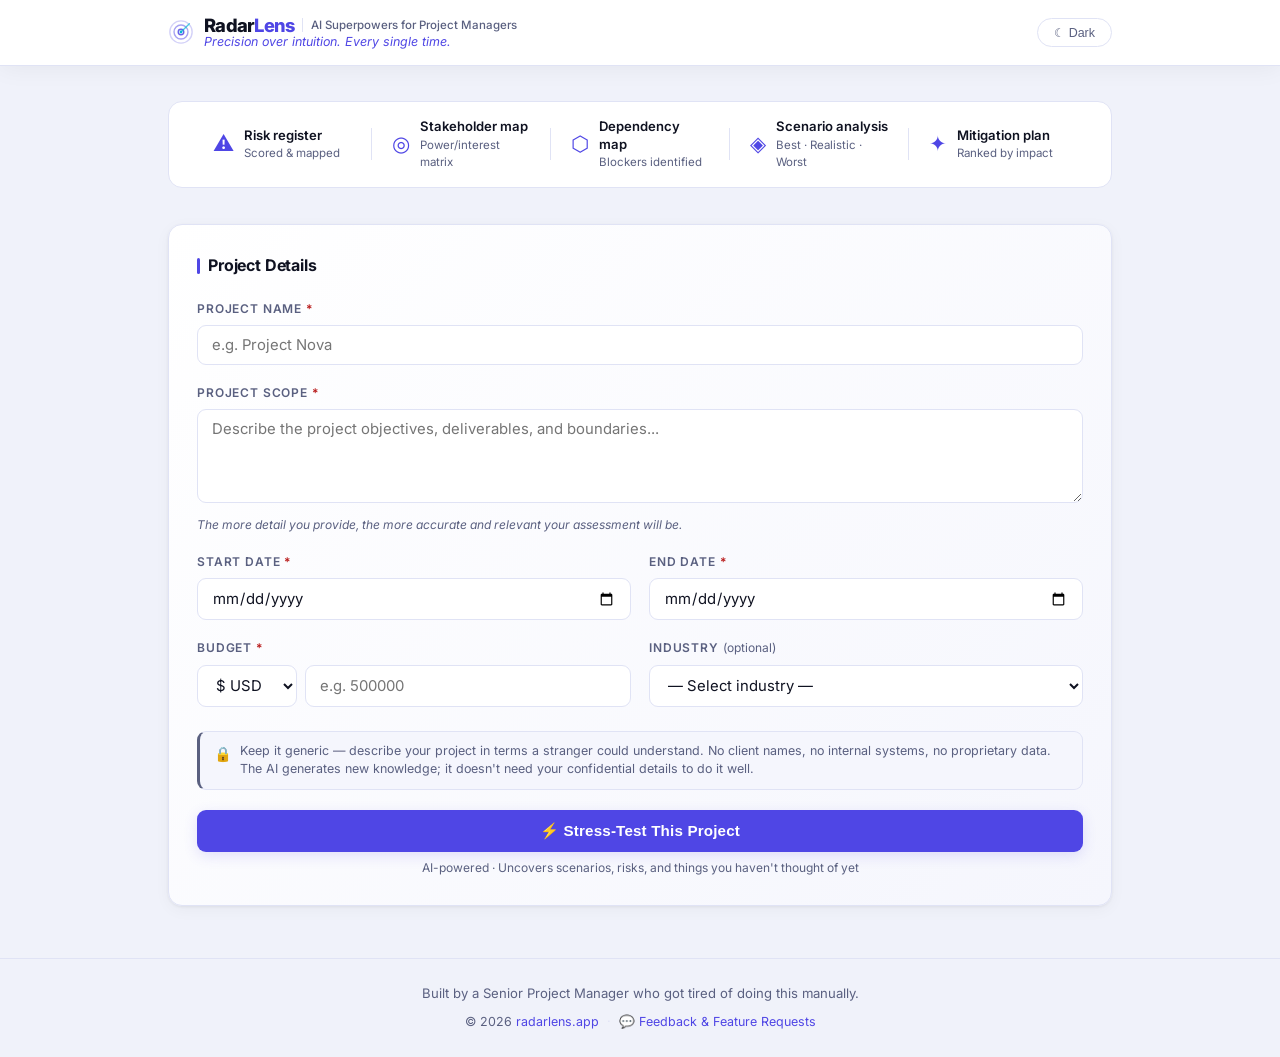
==== commit c3ccebd9: "fix: scenarios card bg + risks teaser copy upgrade to Pro" ====
--- a/index.html
+++ b/index.html
@@ -486,7 +486,7 @@
               <div class="add-risk-teaser">
                 <div class="add-risk-teaser-text">
                   <span class="add-risk-teaser-title">Add custom risk <span class="pro-badge">PRO</span></span>
-                  <span class="add-risk-teaser-desc">Identify risks the AI didn't catch and add them to your register.</span>
+                  <span class="add-risk-teaser-desc">Seeing 9 risks doesn't mean there are only 9. Pro generates up to 20 and lets you add what the AI missed.</span>
                 </div>
                 <button class="btn-upgrade btn-upgrade-sm">Upgrade to Pro</button>
               </div>
